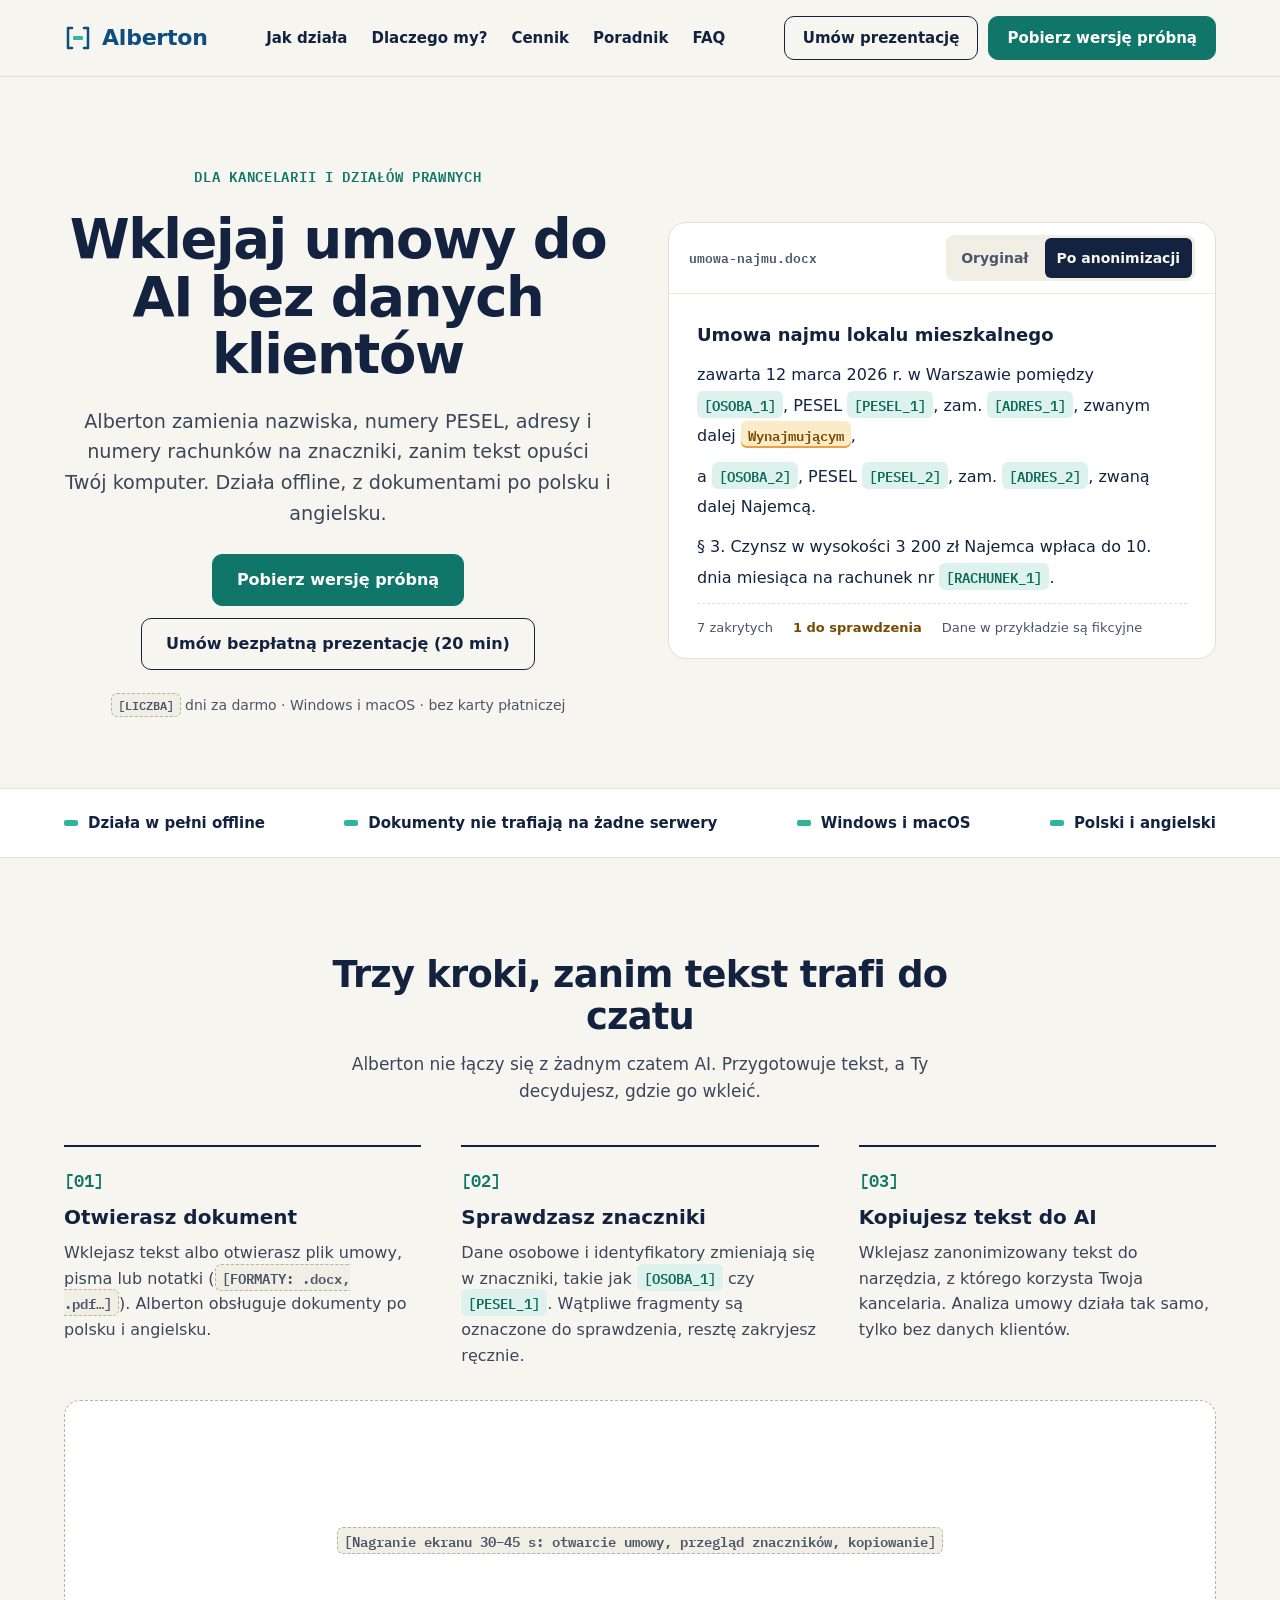
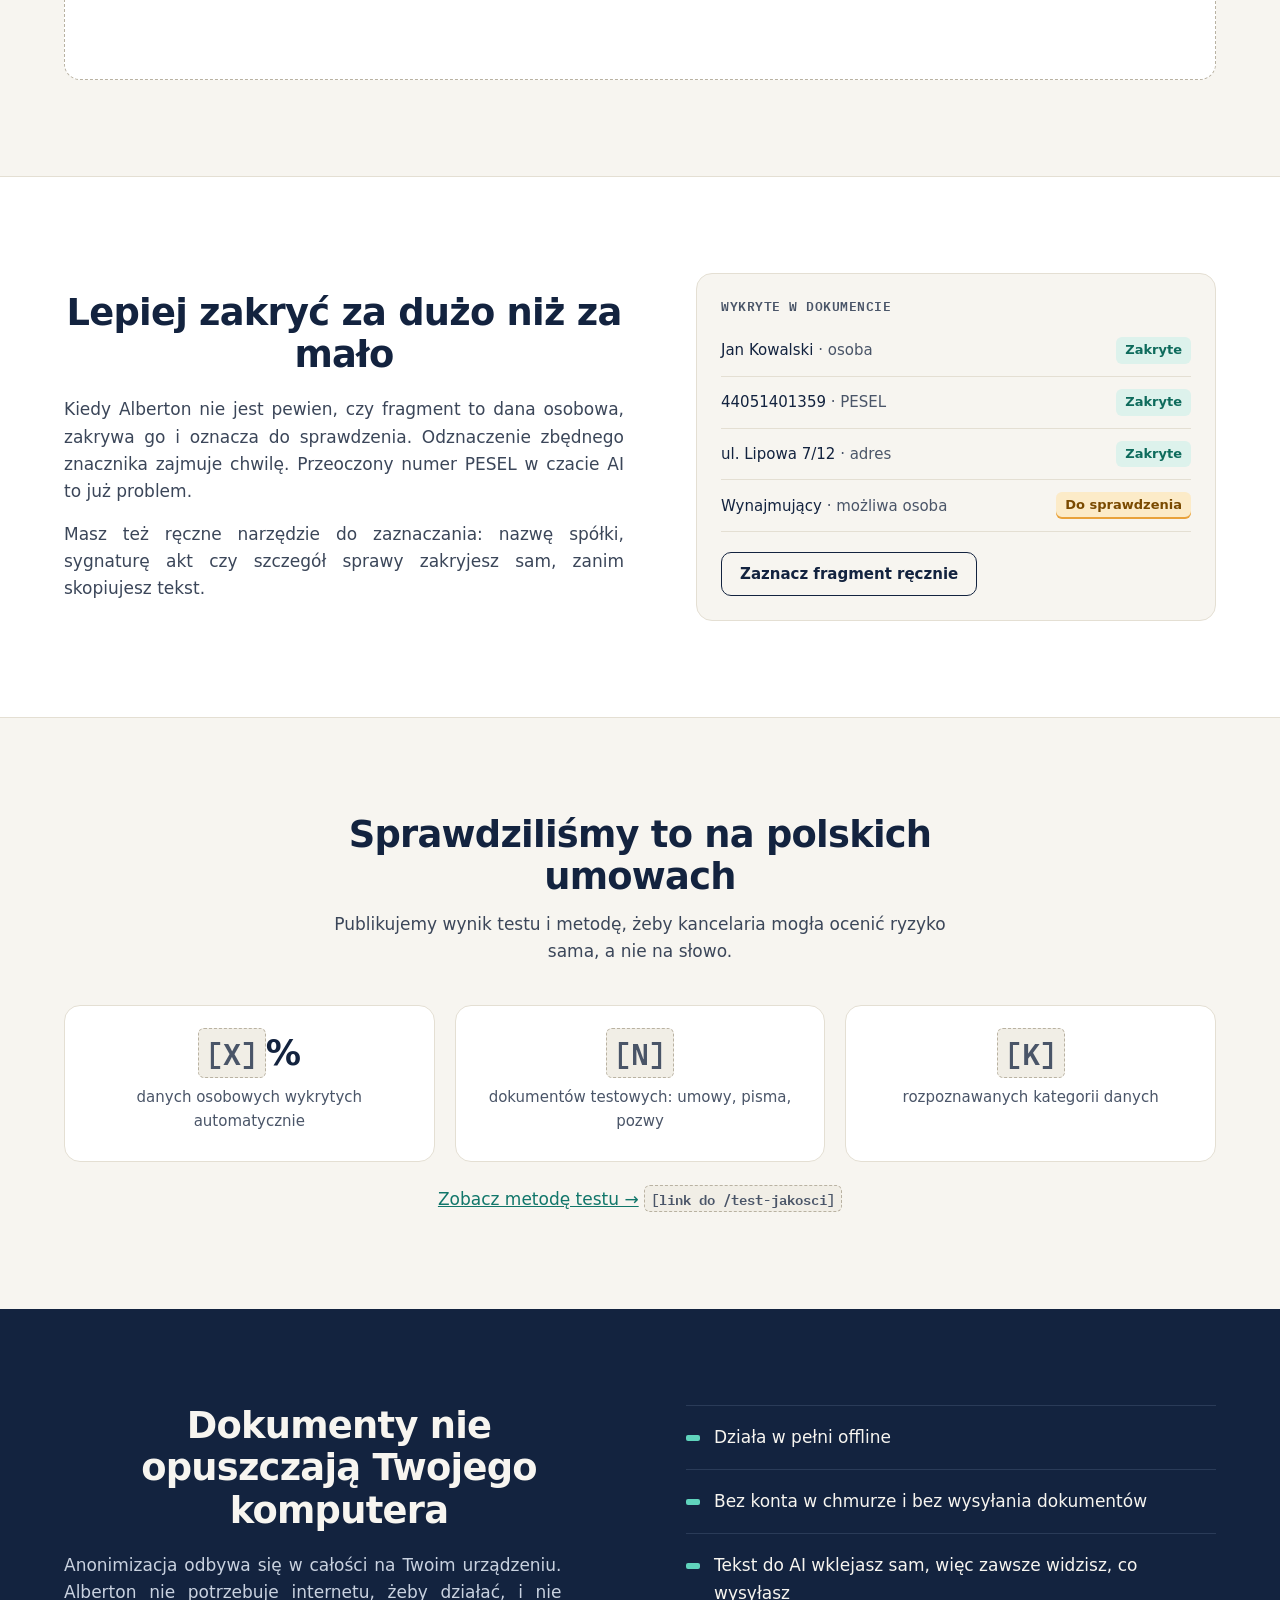
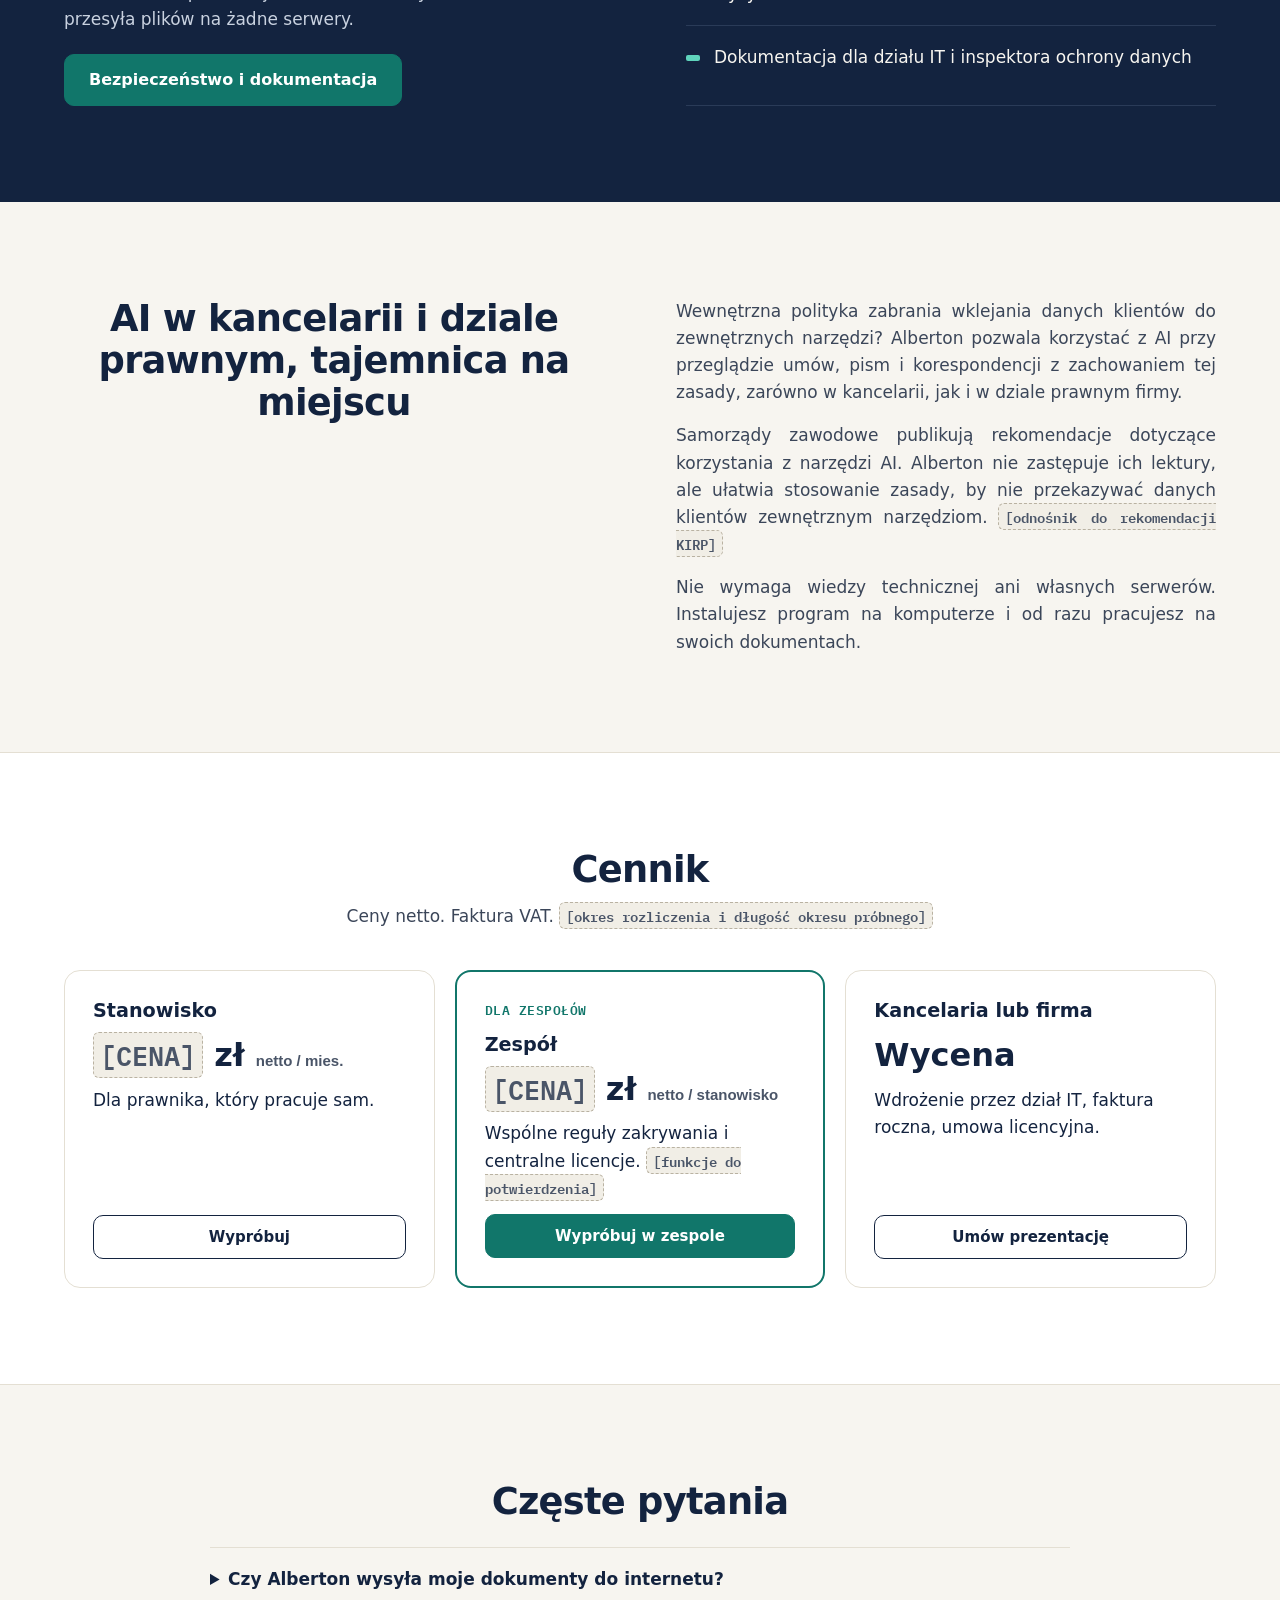
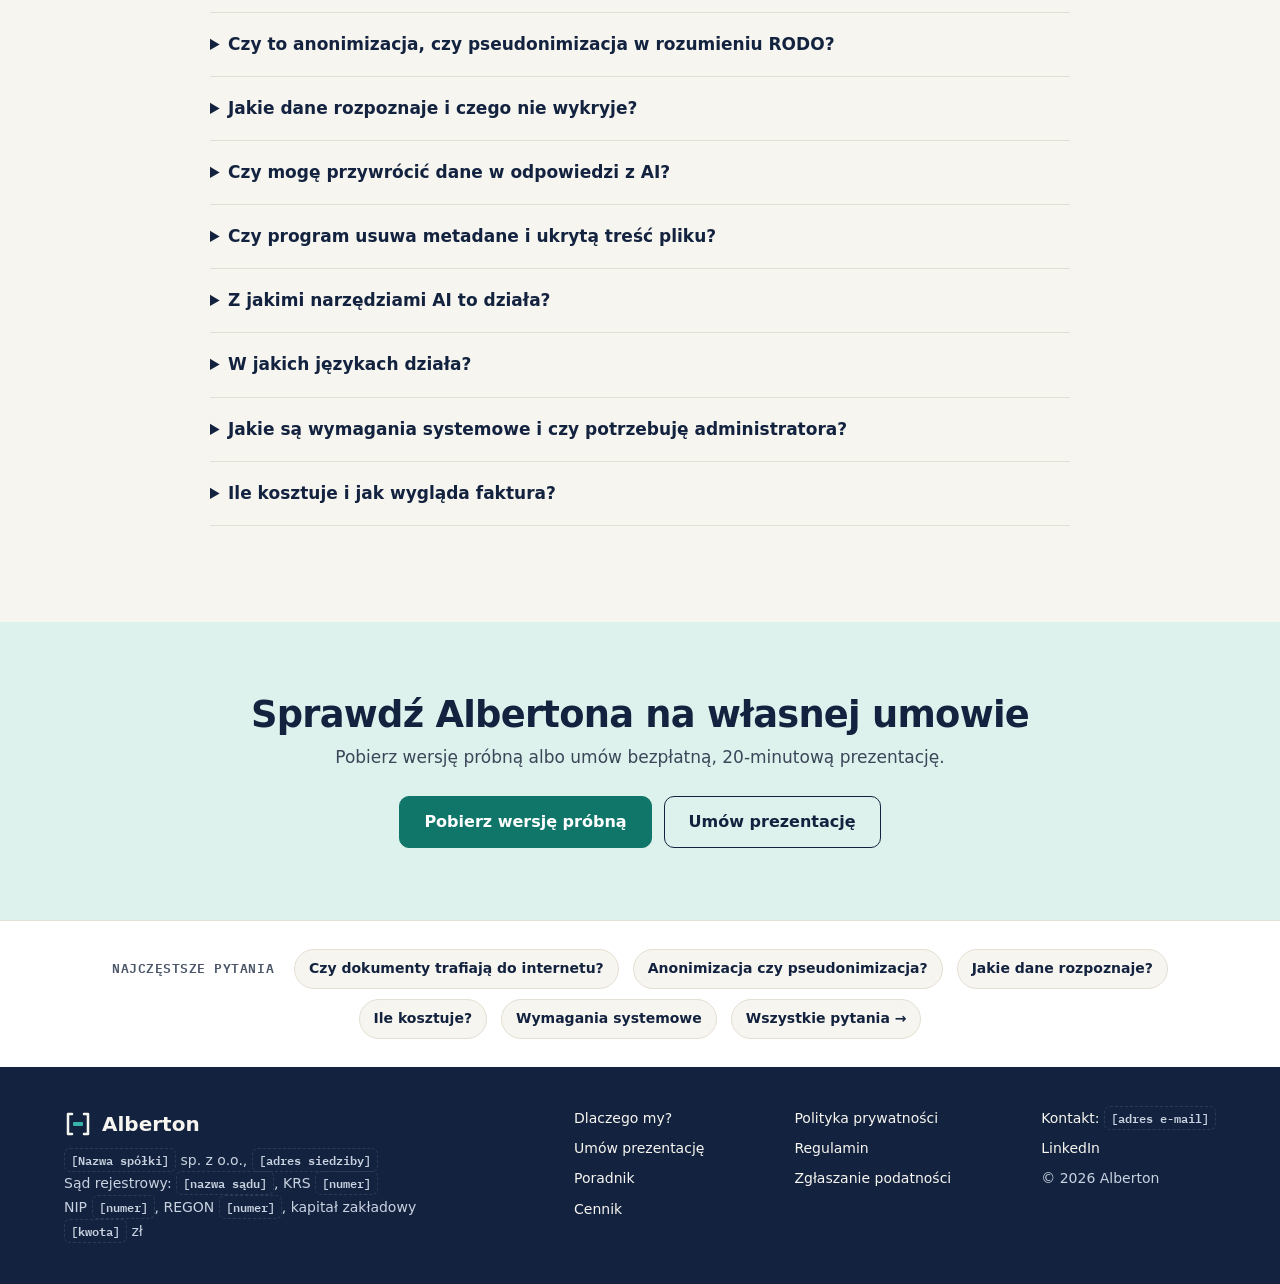
==== index.html @ 737182d7 "Propozycja wersji 3: zakładki Dlaczego my?, Prezentacja, Poradnik Zmiany wg audytu z 16.11.2026: prz" ====
<!doctype html>
<html lang="pl">
<head>
<meta charset="utf-8">
<meta name="viewport" content="width=device-width, initial-scale=1">
<title>Alberton — anonimizacja umów przed wklejeniem do AI</title>
<meta name="description" content="Alberton zamienia nazwiska, numery PESEL, adresy i numery rachunków na znaczniki, zanim tekst opuści Twój komputer. Działa offline, dla dokumentów po polsku i angielsku.">
<meta name="theme-color" content="#13233F">
<link rel="canonical" href="https://alberton.pl/">
<link rel="icon" href="/favicon.svg" type="image/svg+xml">
<link rel="apple-touch-icon" href="/assets/apple-touch-icon.png">

<meta property="og:type" content="website">
<meta property="og:locale" content="pl_PL">
<meta property="og:site_name" content="Alberton">
<meta property="og:url" content="https://alberton.pl/">
<meta property="og:title" content="Alberton — anonimizacja umów przed wklejeniem do AI">
<meta property="og:description" content="Alberton zamienia nazwiska, numery PESEL, adresy i numery rachunków na znaczniki, zanim tekst opuści Twój komputer. Działa offline, dla dokumentów po polsku i angielsku.">
<meta property="og:image" content="https://alberton.pl/assets/og-image.png">
<meta property="og:image:width" content="1200">
<meta property="og:image:height" content="630">
<meta property="og:image:alt" content="Alberton — wklejaj umowy do AI bez danych klientów">
<meta name="twitter:card" content="summary_large_image">

<link rel="preload" href="/assets/fonts/manrope-latin-800-normal.woff2" as="font" type="font/woff2" crossorigin>
<link rel="preload" href="/assets/fonts/inter-latin-400-normal.woff2" as="font" type="font/woff2" crossorigin>
<link rel="stylesheet" href="/assets/styles.css">
<script type="application/ld+json">
{
  "@context": "https://schema.org",
  "@type": "SoftwareApplication",
  "name": "Alberton",
  "url": "https://alberton.pl/",
  "applicationCategory": "BusinessApplication",
  "operatingSystem": "Windows, macOS",
  "description": "Aplikacja desktopowa do anonimizacji umów i dokumentów przed wklejeniem ich do narzędzi AI. Działa offline.",
  "inLanguage": ["pl", "en"]
}
</script>
</head>
<body>
<a class="skip-link" href="#tresc">Przejdź do treści</a>

<header class="site-header">
  <div class="wrap">
    <a class="logo" href="/" aria-label="Alberton — strona główna">
      <svg width="28" height="28" viewBox="0 0 28 28" fill="none" aria-hidden="true"><path d="M8 4H4V24H8" stroke="#0F4C81" stroke-width="2.5" stroke-linecap="round" stroke-linejoin="round"/><path d="M20 4H24V24H20" stroke="#0F4C81" stroke-width="2.5" stroke-linecap="round" stroke-linejoin="round"/><rect x="9" y="12" width="10" height="4" rx="1" fill="#38B2AC"/></svg>
      <span>Alberton</span>
    </a>
    <nav class="main-nav" aria-label="Główna nawigacja">
      <a class="nav-link" href="/#jak-dziala">Jak działa</a>
      <a class="nav-link" href="/dlaczego-my/">Dlaczego my?</a>
      <a class="nav-link" href="/#cennik">Cennik</a>
      <a class="nav-link" href="/poradnik/">Poradnik</a>
      <a class="nav-link" href="/#faq">FAQ</a>
    </nav>
    <div class="nav-actions">
      <a class="btn btn-outline btn-sm" href="/prezentacja/">Umów prezentację</a>
      <a class="btn btn-primary btn-sm" href="#">Pobierz wersję próbną</a>
    </div>
  </div>
</header>

<main id="tresc">

  <section class="wrap hero" aria-labelledby="hero-title">
    <div class="hero-copy">
      <p class="eyebrow">Dla kancelarii i działów prawnych</p>
      <h1 id="hero-title">Wklejaj umowy do AI bez danych klientów</h1>
      <p class="lead">Alberton zamienia nazwiska, numery PESEL, adresy i numery rachunków na znaczniki, zanim tekst opuści Twój komputer. Działa offline, z dokumentami po polsku i angielsku.</p>
      <div class="actions">
        <a class="btn btn-primary" href="#">Pobierz wersję próbną</a>
        <a class="btn btn-outline" href="/prezentacja/">Umów bezpłatną prezentację (20 min)</a>
      </div>
      <p class="hero-note"><span class="ph">[LICZBA]</span> dni za darmo · Windows i macOS · bez karty płatniczej</p>
    </div>

    <div class="hero-demo">
      <div class="doc">
        <div class="doc-bar">
          <span class="doc-name">umowa-najmu.docx</span>
          <div class="toggle" role="group" aria-label="Widok dokumentu">
            <button type="button" data-view="orig" aria-pressed="false">Oryginał</button>
            <button type="button" data-view="anon" aria-pressed="true">Po anonimizacji</button>
          </div>
        </div>
        <div class="doc-body" aria-live="polite">
          <p class="doc-title">Umowa najmu lokalu mieszkalnego</p>
          <div data-panel="orig" hidden>
            <p>zawarta 12 marca 2026 r. w Warszawie pomiędzy Janem Kowalskim, PESEL 44051401359, zam. ul. Lipowa 7/12, 00-001 Warszawa, zwanym dalej Wynajmującym,</p>
            <p>a Anną Nowak, PESEL 02070803628, zam. ul. Słoneczna 3, 31-002 Kraków, zwaną dalej Najemcą.</p>
            <p>§ 3. Czynsz w wysokości 3 200 zł Najemca wpłaca do 10. dnia miesiąca na rachunek nr PL61 1090 1014 0000 0712 1981 2874.</p>
            <p class="doc-summary"><span>Dane w przykładzie są fikcyjne</span></p>
          </div>
          <div data-panel="anon">
            <p>zawarta 12 marca 2026 r. w Warszawie pomiędzy <span class="tag">[OSOBA_1]</span>, PESEL <span class="tag">[PESEL_1]</span>, zam. <span class="tag">[ADRES_1]</span>, zwanym dalej <span class="flag" title="Do sprawdzenia">Wynajmującym</span>,</p>
            <p>a <span class="tag">[OSOBA_2]</span>, PESEL <span class="tag">[PESEL_2]</span>, zam. <span class="tag">[ADRES_2]</span>, zwaną dalej Najemcą.</p>
            <p>§ 3. Czynsz w wysokości 3 200 zł Najemca wpłaca do 10. dnia miesiąca na rachunek nr <span class="tag">[RACHUNEK_1]</span>.</p>
            <p class="doc-summary"><span>7 zakrytych</span><span class="check">1 do sprawdzenia</span><span>Dane w przykładzie są fikcyjne</span></p>
          </div>
        </div>
      </div>
    </div>
  </section>

  <section class="strip" aria-label="W skrócie">
    <ul class="wrap">
      <li>Działa w pełni offline</li>
      <li>Dokumenty nie trafiają na żadne serwery</li>
      <li>Windows i macOS</li>
      <li>Polski i angielski</li>
    </ul>
  </section>

  <section id="jak-dziala" class="wrap section" aria-labelledby="how-title">
    <div class="section-head">
      <h2 id="how-title" class="h2">Trzy kroki, zanim tekst trafi do czatu</h2>
      <p class="muted">Alberton nie łączy się z żadnym czatem AI. Przygotowuje tekst, a Ty decydujesz, gdzie go wkleić.</p>
    </div>
    <ol class="steps">
      <li>
        <span class="num" aria-hidden="true">[01]</span>
        <h3>Otwierasz dokument</h3>
        <p>Wklejasz tekst albo otwierasz plik umowy, pisma lub notatki (<span class="ph">[FORMATY: .docx, .pdf…]</span>). Alberton obsługuje dokumenty po polsku i angielsku.</p>
      </li>
      <li>
        <span class="num" aria-hidden="true">[02]</span>
        <h3>Sprawdzasz znaczniki</h3>
        <p>Dane osobowe i identyfikatory zmieniają się w znaczniki, takie jak <span class="tag">[OSOBA_1]</span> czy <span class="tag">[PESEL_1]</span>. Wątpliwe fragmenty są oznaczone do sprawdzenia, resztę zakryjesz ręcznie.</p>
      </li>
      <li>
        <span class="num" aria-hidden="true">[03]</span>
        <h3>Kopiujesz tekst do AI</h3>
        <p>Wklejasz zanonimizowany tekst do narzędzia, z którego korzysta Twoja kancelaria. Analiza umowy działa tak samo, tylko bez danych klientów.</p>
      </li>
    </ol>
    <div class="video-ph"><span class="ph">[Nagranie ekranu 30–45 s: otwarcie umowy, przegląd znaczników, kopiowanie]</span></div>
  </section>

  <section class="band" aria-labelledby="rule-title">
    <div class="wrap section split">
      <div class="rule-copy">
        <h2 id="rule-title" class="h2">Lepiej zakryć za dużo niż za mało</h2>
        <p class="measure muted">Kiedy Alberton nie jest pewien, czy fragment to dana osobowa, zakrywa go i oznacza do sprawdzenia. Odznaczenie zbędnego znacznika zajmuje chwilę. Przeoczony numer PESEL w czacie AI to już problem.</p>
        <p class="measure muted">Masz też ręczne narzędzie do zaznaczania: nazwę spółki, sygnaturę akt czy szczegół sprawy zakryjesz sam, zanim skopiujesz tekst.</p>
      </div>
      <div class="panel">
        <p class="panel-title">Wykryte w dokumencie</p>
        <ul class="found">
          <li><span>Jan Kowalski <span class="kind">· osoba</span></span><span class="status status-done">Zakryte</span></li>
          <li><span>44051401359 <span class="kind">· PESEL</span></span><span class="status status-done">Zakryte</span></li>
          <li><span>ul. Lipowa 7/12 <span class="kind">· adres</span></span><span class="status status-done">Zakryte</span></li>
          <li><span>Wynajmujący <span class="kind">· możliwa osoba</span></span><span class="status status-check">Do sprawdzenia</span></li>
        </ul>
        <button type="button" class="btn btn-outline btn-sm">Zaznacz fragment ręcznie</button>
      </div>
    </div>
  </section>

  <section id="test-jakosci" class="wrap section" aria-labelledby="test-title">
    <div class="section-head">
      <h2 id="test-title" class="h2">Sprawdziliśmy to na polskich umowach</h2>
      <p class="muted">Publikujemy wynik testu i metodę, żeby kancelaria mogła ocenić ryzyko sama, a nie na słowo.</p>
    </div>
    <div class="grid center">
      <div class="card"><div class="stat"><span class="ph">[X]</span>%</div><div class="stat-label">danych osobowych wykrytych automatycznie</div></div>
      <div class="card"><div class="stat"><span class="ph">[N]</span></div><div class="stat-label">dokumentów testowych: umowy, pisma, pozwy</div></div>
      <div class="card"><div class="stat"><span class="ph">[K]</span></div><div class="stat-label">rozpoznawanych kategorii danych</div></div>
    </div>
    <p class="center" style="margin-top:24px"><a href="#">Zobacz metodę testu →</a> <span class="ph">[link do /test-jakosci]</span></p>
  </section>

  <section id="bezpieczenstwo" class="security" aria-labelledby="sec-title">
    <div class="wrap section security-grid">
      <div class="security-copy">
        <h2 id="sec-title" class="h2">Dokumenty nie opuszczają Twojego komputera</h2>
        <p>Anonimizacja odbywa się w całości na Twoim urządzeniu. Alberton nie potrzebuje internetu, żeby działać, i nie przesyła plików na żadne serwery.</p>
        <p><a class="btn btn-primary" href="/dlaczego-my/">Bezpieczeństwo i dokumentacja</a></p>
      </div>
      <ul class="facts">
        <li>Działa w pełni offline</li>
        <li>Bez konta w chmurze i bez wysyłania dokumentów</li>
        <li>Tekst do AI wklejasz sam, więc zawsze widzisz, co wysyłasz</li>
        <li>Dokumentacja dla działu IT i inspektora ochrony danych</li>
      </ul>
    </div>
  </section>

  <section id="kancelarie" class="wrap section law" aria-labelledby="law-title">
    <h2 id="law-title" class="h2">AI w kancelarii i dziale prawnym, tajemnica na miejscu</h2>
    <div class="law-cols">
      <p>Wewnętrzna polityka zabrania wklejania danych klientów do zewnętrznych narzędzi? Alberton pozwala korzystać z AI przy przeglądzie umów, pism i korespondencji z zachowaniem tej zasady, zarówno w kancelarii, jak i w dziale prawnym firmy.</p>
      <p>Samorządy zawodowe publikują rekomendacje dotyczące korzystania z narzędzi AI. Alberton nie zastępuje ich lektury, ale ułatwia stosowanie zasady, by nie przekazywać danych klientów zewnętrznym narzędziom. <span class="ph">[odnośnik do rekomendacji KIRP]</span></p>
      <p>Nie wymaga wiedzy technicznej ani własnych serwerów. Instalujesz program na komputerze i od razu pracujesz na swoich dokumentach.</p>
    </div>
  </section>

  <section id="cennik" class="band" aria-labelledby="price-title">
    <div class="wrap section">
      <div class="section-head">
        <h2 id="price-title" class="h2">Cennik</h2>
        <p class="muted">Ceny netto. Faktura VAT. <span class="ph">[okres rozliczenia i długość okresu próbnego]</span></p>
      </div>
      <div class="grid">
        <div class="card"><h3>Stanowisko</h3><div class="price"><span class="ph">[CENA]</span> zł <small>netto / mies.</small></div><p>Dla prawnika, który pracuje sam.</p><a class="btn btn-outline btn-sm" href="#">Wypróbuj</a></div>
        <div class="card card-featured"><div class="meta">Dla zespołów</div><h3>Zespół</h3><div class="price"><span class="ph">[CENA]</span> zł <small>netto / stanowisko</small></div><p>Wspólne reguły zakrywania i centralne licencje. <span class="ph">[funkcje do potwierdzenia]</span></p><a class="btn btn-primary btn-sm" href="#">Wypróbuj w zespole</a></div>
        <div class="card"><h3>Kancelaria lub firma</h3><div class="price">Wycena</div><p>Wdrożenie przez dział IT, faktura roczna, umowa licencyjna.</p><a class="btn btn-outline btn-sm" href="/prezentacja/">Umów prezentację</a></div>
      </div>
    </div>
  </section>

  <section id="faq" class="wrap section" aria-labelledby="faq-title">
    <div class="faq">
      <h2 id="faq-title" class="h2">Częste pytania</h2>
      <div class="faq-list">
        <details id="q-internet"><summary>Czy Alberton wysyła moje dokumenty do internetu?</summary>
          <p>Nie. Program działa offline, a dokument przetwarzany jest wyłącznie na Twoim komputerze. <span class="ph">[Opisać, z czym program łączy się poza tym, np. aktywacja licencji, aktualizacje]</span></p></details>
        <details id="q-rodo"><summary>Czy to anonimizacja, czy pseudonimizacja w rozumieniu RODO?</summary>
          <p>Zastąpienie danych znacznikami to zwykle pseudonimizacja, a nie anonimizacja w rozumieniu RODO. Tekst może nadal zawierać szczegóły sprawy, które pozwalają kogoś rozpoznać, dlatego przed wklejeniem warto przejrzeć znaczniki i zakryć ręcznie to, czego program nie wykrył. <span class="ph">[Doprecyzować z prawnikiem]</span></p></details>
        <details id="q-dane"><summary>Jakie dane rozpoznaje i czego nie wykryje?</summary>
          <p>Między innymi imiona i nazwiska, numery PESEL, adresy i numery rachunków. Wszystko, czego nie wykryje, możesz zaznaczyć ręcznie. <span class="ph">[Pełna lista kategorii i znane ograniczenia, np. skany bez warstwy tekstu]</span></p></details>
        <details id="q-przywracanie"><summary>Czy mogę przywrócić dane w odpowiedzi z AI?</summary>
          <p><span class="ph">[Odpowiedź zależna od funkcji produktu]</span></p></details>
        <details id="q-metadane"><summary>Czy program usuwa metadane i ukrytą treść pliku?</summary>
          <p><span class="ph">[Komentarze, śledzenie zmian, właściwości dokumentu: odpowiedź zależna od funkcji produktu]</span></p></details>
        <details id="q-narzedzia"><summary>Z jakimi narzędziami AI to działa?</summary>
          <p>Z każdym, do którego można wkleić tekst. Alberton nie integruje się z żadnym czatem, tylko przygotowuje bezpieczną wersję dokumentu.</p></details>
        <details id="q-jezyki"><summary>W jakich językach działa?</summary>
          <p>Obsługuje dokumenty po polsku i angielsku.</p></details>
        <details id="q-wymagania"><summary>Jakie są wymagania systemowe i czy potrzebuję administratora?</summary>
          <p>Alberton działa na Windows i macOS. <span class="ph">[Wersje systemu, uprawnienia potrzebne do instalacji]</span></p></details>
        <details id="q-cena"><summary>Ile kosztuje i jak wygląda faktura?</summary>
          <p>Ceny podajemy netto, wystawiamy fakturę VAT. <span class="ph">[Ceny planów, okres próbny, płatność miesięczna lub roczna]</span> Szczegóły w <a href="#cennik">cenniku</a>.</p></details>
      </div>
    </div>
  </section>

  <section class="cta" aria-labelledby="cta-title">
    <div class="wrap">
      <div class="cta-copy">
        <h2 id="cta-title" class="h2">Sprawdź Albertona na własnej umowie</h2>
        <p>Pobierz wersję próbną albo umów bezpłatną, 20-minutową prezentację.</p>
      </div>
      <div class="actions">
        <a class="btn btn-primary" href="#">Pobierz wersję próbną</a>
        <a class="btn btn-outline" href="/prezentacja/">Umów prezentację</a>
      </div>
    </div>
  </section>

</main>

<section class="faq-bar" aria-label="Najczęstsze pytania">
  <div class="wrap">
    <span class="label">Najczęstsze pytania</span>
    <a href="/#q-internet">Czy dokumenty trafiają do internetu?</a>
    <a href="/#q-rodo">Anonimizacja czy pseudonimizacja?</a>
    <a href="/#q-dane">Jakie dane rozpoznaje?</a>
    <a href="/#q-cena">Ile kosztuje?</a>
    <a href="/#q-wymagania">Wymagania systemowe</a>
    <a href="/#faq">Wszystkie pytania →</a>
  </div>
</section>

<footer class="site-footer">
  <div class="wrap footer-cols">
    <div class="footer-col footer-company">
      <span class="footer-logo"><svg width="28" height="28" viewBox="0 0 28 28" fill="none" aria-hidden="true"><path d="M8 4H4V24H8" stroke="#F7F5F0" stroke-width="2.5" stroke-linecap="round" stroke-linejoin="round"/><path d="M20 4H24V24H20" stroke="#F7F5F0" stroke-width="2.5" stroke-linecap="round" stroke-linejoin="round"/><rect x="9" y="12" width="10" height="4" rx="1" fill="#38B2AC"/></svg>Alberton</span>
      <span><span class="ph">[Nazwa spółki]</span> sp. z o.o., <span class="ph">[adres siedziby]</span><br>
      Sąd rejestrowy: <span class="ph">[nazwa sądu]</span>, KRS <span class="ph">[numer]</span><br>
      NIP <span class="ph">[numer]</span>, REGON <span class="ph">[numer]</span>, kapitał zakładowy <span class="ph">[kwota]</span>&nbsp;zł</span>
    </div>
    <nav class="footer-col footer-nav" aria-label="Stopka">
      <a href="/dlaczego-my/">Dlaczego my?</a>
      <a href="/prezentacja/">Umów prezentację</a>
      <a href="/poradnik/">Poradnik</a>
      <a href="/#cennik">Cennik</a>
    </nav>
    <nav class="footer-col footer-nav" aria-label="Dokumenty">
      <a href="#">Polityka prywatności</a>
      <a href="#">Regulamin</a>
      <a href="/dlaczego-my/#zgloszenia">Zgłaszanie podatności</a>
    </nav>
    <div class="footer-col footer-nav">
      <a href="#">Kontakt: <span class="ph">[adres e-mail]</span></a>
      <a href="#">LinkedIn</a>
      <span>© <span data-year>2026</span> Alberton</span>
    </div>
  </div>
</footer>

<script src="/assets/main.js" defer></script>
</body>
</html>
---- assets/styles.css ----
/* Fonty hostowane lokalnie (bez Google Fonts) */
@font-face { font-family: "Inter"; font-style: normal; font-weight: 400; font-display: swap;
  src: url("fonts/inter-latin-400-normal.woff2") format("woff2");
  unicode-range: U+0000-00FF,U+0131,U+0152-0153,U+02BB-02BC,U+02C6,U+02DA,U+02DC,U+0304,U+0308,U+0329,U+2000-206F,U+2074,U+20AC,U+2122,U+2191,U+2193,U+2212,U+2215,U+FEFF,U+FFFD; }
@font-face { font-family: "Inter"; font-style: normal; font-weight: 400; font-display: swap;
  src: url("fonts/inter-latin-ext-400-normal.woff2") format("woff2");
  unicode-range: U+0100-02AF,U+0304,U+0308,U+0329,U+1E00-1E9F,U+1EF2-1EFF,U+2020,U+20A0-20AB,U+20AD-20C0,U+2113,U+2C60-2C7F,U+A720-A7FF; }
@font-face { font-family: "Inter"; font-style: normal; font-weight: 600; font-display: swap;
  src: url("fonts/inter-latin-600-normal.woff2") format("woff2");
  unicode-range: U+0000-00FF,U+0131,U+0152-0153,U+02BB-02BC,U+02C6,U+02DA,U+02DC,U+0304,U+0308,U+0329,U+2000-206F,U+2074,U+20AC,U+2122,U+2191,U+2193,U+2212,U+2215,U+FEFF,U+FFFD; }
@font-face { font-family: "Inter"; font-style: normal; font-weight: 600; font-display: swap;
  src: url("fonts/inter-latin-ext-600-normal.woff2") format("woff2");
  unicode-range: U+0100-02AF,U+0304,U+0308,U+0329,U+1E00-1E9F,U+1EF2-1EFF,U+2020,U+20A0-20AB,U+20AD-20C0,U+2113,U+2C60-2C7F,U+A720-A7FF; }
@font-face { font-family: "Manrope"; font-style: normal; font-weight: 700; font-display: swap;
  src: url("fonts/manrope-latin-700-normal.woff2") format("woff2");
  unicode-range: U+0000-00FF,U+0131,U+0152-0153,U+02BB-02BC,U+02C6,U+02DA,U+02DC,U+0304,U+0308,U+0329,U+2000-206F,U+2074,U+20AC,U+2122,U+2191,U+2193,U+2212,U+2215,U+FEFF,U+FFFD; }
@font-face { font-family: "Manrope"; font-style: normal; font-weight: 700; font-display: swap;
  src: url("fonts/manrope-latin-ext-700-normal.woff2") format("woff2");
  unicode-range: U+0100-02AF,U+0304,U+0308,U+0329,U+1E00-1E9F,U+1EF2-1EFF,U+2020,U+20A0-20AB,U+20AD-20C0,U+2113,U+2C60-2C7F,U+A720-A7FF; }
@font-face { font-family: "Manrope"; font-style: normal; font-weight: 800; font-display: swap;
  src: url("fonts/manrope-latin-800-normal.woff2") format("woff2");
  unicode-range: U+0000-00FF,U+0131,U+0152-0153,U+02BB-02BC,U+02C6,U+02DA,U+02DC,U+0304,U+0308,U+0329,U+2000-206F,U+2074,U+20AC,U+2122,U+2191,U+2193,U+2212,U+2215,U+FEFF,U+FFFD; }
@font-face { font-family: "Manrope"; font-style: normal; font-weight: 800; font-display: swap;
  src: url("fonts/manrope-latin-ext-800-normal.woff2") format("woff2");
  unicode-range: U+0100-02AF,U+0304,U+0308,U+0329,U+1E00-1E9F,U+1EF2-1EFF,U+2020,U+20A0-20AB,U+20AD-20C0,U+2113,U+2C60-2C7F,U+A720-A7FF; }
@font-face { font-family: "IBM Plex Mono"; font-style: normal; font-weight: 600; font-display: swap;
  src: url("fonts/ibm-plex-mono-latin-600-normal.woff2") format("woff2");
  unicode-range: U+0000-00FF,U+0131,U+0152-0153,U+02BB-02BC,U+02C6,U+02DA,U+02DC,U+0304,U+0308,U+0329,U+2000-206F,U+2074,U+20AC,U+2122,U+2191,U+2193,U+2212,U+2215,U+FEFF,U+FFFD; }
@font-face { font-family: "IBM Plex Mono"; font-style: normal; font-weight: 600; font-display: swap;
  src: url("fonts/ibm-plex-mono-latin-ext-600-normal.woff2") format("woff2");
  unicode-range: U+0100-02AF,U+0304,U+0308,U+0329,U+1E00-1E9F,U+1EF2-1EFF,U+2020,U+20A0-20AB,U+20AD-20C0,U+2113,U+2C60-2C7F,U+A720-A7FF; }

/* Identyfikacja „znacznik zamiast danych” */
:root {
  --ink: #13233F;          /* Atrament: tekst, ciemne sekcje */
  --ink-line: #2A3B58;
  --paper: #F7F5F0;        /* Papier: tło */
  --white: #FFFFFF;
  --mark: #2FB39A;         /* Znacznik: tylko grafika */
  --mark-dark: #11766A;    /* Znacznik ciemny: przyciski, linki */
  --mark-darker: #0E6B5C;
  --mark-tint: #DDF2EC;
  --mark-on-ink: #5FD3BC;
  --signal: #E9A23B;       /* Sygnał: tylko „do sprawdzenia” */
  --signal-tint: #FCEBC8;
  --signal-text: #7A4A00;
  --graphite: #4A5568;     /* Grafit: tekst drugorzędny */
  --text-2: #3B4659;
  --on-ink: #C9D2E0;
  --line: #E4DFD3;
  --line-soft: #EEEAE0;
  --chip: #F1EEE6;
  --radius: 10px;
  --mono: "IBM Plex Mono", ui-monospace, "SFMono-Regular", Menlo, Consolas, monospace;
  --head: "Manrope", "Inter", system-ui, sans-serif;
}

*, *::before, *::after { box-sizing: border-box; }
html { scroll-behavior: smooth; }
@media (prefers-reduced-motion: reduce) { html { scroll-behavior: auto; } }
body {
  margin: 0;
  background: var(--paper);
  color: var(--ink);
  font-family: "Inter", system-ui, -apple-system, "Segoe UI", sans-serif;
  font-size: 17px;
  line-height: 1.6;
  -webkit-text-size-adjust: 100%;
}
h1, h2, h3 { font-family: var(--head); font-weight: 800; margin: 0; }
h3 { font-weight: 700; }
p { margin: 0; }
a { color: var(--mark-dark); }
a:hover { color: var(--mark-darker); }
:focus-visible { outline: 2px solid var(--mark-dark); outline-offset: 3px; }

.skip-link { position: absolute; left: 16px; top: -48px; background: var(--ink); color: var(--paper); padding: 8px 16px; border-radius: var(--radius); z-index: 10; }
.skip-link:focus { top: 12px; color: var(--paper); }

.wrap { max-width: 1200px; margin: 0 auto; padding-left: 24px; padding-right: 24px; }
.measure { max-width: 60ch; }
.muted { color: var(--text-2); }
.mono { font-family: var(--mono); font-weight: 600; }

/* Znaczniki w tekście: [OSOBA_1] i „do sprawdzenia” */
.tag, .flag { font-family: var(--mono); font-size: 0.86em; font-weight: 600; padding: 2px 7px; border-radius: 6px; white-space: nowrap; }
.tag { background: var(--mark-tint); color: var(--mark-darker); }
.flag { background: var(--signal-tint); color: var(--signal-text); box-shadow: inset 0 -2px 0 var(--signal); }

/* Przyciski */
.btn { display: inline-flex; align-items: center; justify-content: center; min-height: 52px; padding: 0 24px; border-radius: var(--radius); font: 600 16px/1.2 "Inter", system-ui, sans-serif; text-decoration: none; cursor: pointer; border: 1.5px solid transparent; }
.btn-primary { background: var(--mark-dark); color: var(--white); border-color: var(--mark-dark); }
.btn-primary:hover { background: var(--mark-darker); border-color: var(--mark-darker); color: var(--white); }
.btn-outline { background: transparent; color: var(--ink); border-color: var(--ink); }
.btn-outline:hover { background: var(--ink); color: var(--paper); }
.btn-sm { min-height: 44px; padding: 0 18px; font-size: 15px; }

/* Nagłówek */
.site-header { border-bottom: 1px solid var(--line); background: var(--paper); }
.site-header .wrap { display: flex; flex-wrap: wrap; align-items: center; justify-content: space-between; gap: 16px; padding-top: 16px; padding-bottom: 16px; }
.logo { display: flex; align-items: center; gap: 10px; text-decoration: none; color: var(--ink); }
.logo:hover { color: var(--ink); }
.logo span { font-family: var(--head); font-weight: 800; font-size: 22px; letter-spacing: -0.01em; }
.main-nav { display: flex; flex-wrap: wrap; align-items: center; gap: 6px 24px; }
.nav-link { color: var(--ink); text-decoration: none; font-size: 15px; font-weight: 600; }
.nav-link:hover { color: var(--ink); text-decoration: underline; text-decoration-color: var(--mark); text-decoration-thickness: 3px; text-underline-offset: 7px; }

/* Hero */
.hero { display: flex; flex-wrap: wrap; align-items: center; gap: 56px; padding-top: 88px; padding-bottom: 72px; }
.hero-copy { flex: 1 1 460px; min-width: 0; display: flex; flex-direction: column; gap: 24px; }
.eyebrow { font-family: var(--mono); font-size: 14px; font-weight: 600; color: var(--mark-dark); letter-spacing: 0.05em; text-transform: uppercase; }
.hero h1 { font-size: clamp(2.4rem, 5vw, 3.4rem); line-height: 1.05; letter-spacing: -0.025em; }
.lead { font-size: 1.2rem; color: var(--text-2); max-width: 34em; }
.actions { display: flex; flex-wrap: wrap; gap: 12px; }
.hero-note { font-size: 14px; color: var(--graphite); }
.hero-demo { flex: 1 1 460px; min-width: 0; }

.doc { background: var(--white); border: 1px solid var(--line); border-radius: 18px; overflow: hidden; }
.doc-bar { display: flex; flex-wrap: wrap; align-items: center; justify-content: space-between; gap: 12px; padding: 12px 20px; border-bottom: 1px solid var(--line-soft); }
.doc-name { font-family: var(--mono); font-weight: 600; font-size: 13px; color: var(--graphite); }
.toggle { display: flex; gap: 4px; padding: 3px; background: var(--chip); border-radius: 8px; }
.toggle button { min-height: 40px; padding: 0 12px; border-radius: 6px; font: 600 14px/1 "Inter", system-ui, sans-serif; cursor: pointer; background: transparent; color: var(--graphite); border: 0; }
.toggle button[aria-pressed="true"] { background: var(--ink); color: var(--paper); }
.doc-body { padding: 24px 28px 20px; font-size: 16px; line-height: 1.9; }
.doc-body p + p { margin-top: 10px; }
.doc-title { font-family: var(--head); font-weight: 700; font-size: 18px; margin-bottom: 8px; }
.doc-summary { display: flex; flex-wrap: wrap; gap: 6px 20px; margin-top: 16px; padding-top: 14px; border-top: 1px dashed var(--line); font-size: 13px; line-height: 1.5; color: var(--graphite); }
.doc-summary .check { color: var(--signal-text); font-weight: 600; }

/* Pasek faktów */
.strip { background: var(--white); border-top: 1px solid var(--line); border-bottom: 1px solid var(--line); }
.strip ul { list-style: none; margin: 0 auto; padding-top: 22px; padding-bottom: 22px; display: flex; flex-wrap: wrap; gap: 10px 40px; justify-content: space-between; font-size: 15px; font-weight: 600; }
.strip li { display: flex; align-items: center; gap: 10px; }
.strip li::before { content: ""; flex: none; width: 14px; height: 6px; border-radius: 2px; background: var(--mark); }

/* Sekcje */
.section { padding-top: 96px; padding-bottom: 96px; }
.h2 { font-size: clamp(1.8rem, 3.4vw, 2.3rem); line-height: 1.15; letter-spacing: -0.02em; }
.section-head { display: flex; flex-direction: column; gap: 12px; max-width: 680px; margin-bottom: 40px; }

.steps { list-style: none; margin: 0; padding: 0; display: grid; grid-template-columns: repeat(auto-fit, minmax(260px, 1fr)); gap: 32px 40px; }
.steps li { border-top: 2px solid var(--ink); padding-top: 20px; display: flex; flex-direction: column; gap: 10px; }
.steps .num { font-family: var(--mono); font-weight: 600; color: var(--mark-dark); }
.steps h3 { font-size: 1.25rem; line-height: 1.3; }
.steps p { color: var(--text-2); font-size: 16px; }

.band { background: var(--white); border-top: 1px solid var(--line); border-bottom: 1px solid var(--line); }
.split { display: flex; flex-wrap: wrap; align-items: center; gap: 56px 72px; }
.split > * { min-width: 0; }
.rule-copy { flex: 1 1 420px; display: flex; flex-direction: column; gap: 16px; }
.rule-copy .h2 { margin-bottom: 4px; }
.panel { flex: 1 1 380px; background: var(--paper); border: 1px solid var(--line); border-radius: 16px; padding: 22px 24px 24px; }
.panel-title { font-family: var(--mono); font-weight: 600; font-size: 13px; color: var(--graphite); letter-spacing: 0.04em; text-transform: uppercase; margin-bottom: 8px; }
.found { list-style: none; margin: 0 0 20px; padding: 0; font-size: 15px; }
.found li { display: flex; justify-content: space-between; align-items: center; gap: 12px; padding: 12px 0; border-bottom: 1px solid var(--line); }
.found .kind { color: var(--graphite); }
.status { font-size: 13px; font-weight: 600; padding: 3px 9px; border-radius: 6px; white-space: nowrap; }
.status-done { background: var(--mark-tint); color: var(--mark-darker); }
.status-check { background: var(--signal-tint); color: var(--signal-text); box-shadow: inset 0 -2px 0 var(--signal); }

.security { background: var(--ink); color: var(--paper); }
.security .h2 { color: var(--paper); max-width: 20ch; }
.security-grid { display: flex; flex-wrap: wrap; gap: 40px 72px; }
.security-copy { flex: 1 1 400px; min-width: 0; display: flex; flex-direction: column; gap: 20px; }
.security-copy p { color: var(--on-ink); max-width: 46ch; }
.facts { flex: 1 1 380px; min-width: 0; list-style: none; margin: 0; padding: 0; border-bottom: 1px solid var(--ink-line); }
.facts li { display: flex; gap: 14px; padding: 18px 0; border-top: 1px solid var(--ink-line); }
.facts li::before { content: ""; flex: none; width: 14px; height: 6px; margin-top: 11px; border-radius: 2px; background: var(--mark-on-ink); }

.law { display: flex; flex-wrap: wrap; gap: 24px 72px; }
.law .h2 { flex: 1 1 420px; max-width: 22ch; }
.law-cols { flex: 1 1 420px; display: flex; flex-direction: column; gap: 16px; color: var(--text-2); }

.faq { max-width: 860px; }
.faq .h2 { margin-bottom: 24px; }
.faq-list { border-bottom: 1px solid var(--line); }
.faq details { border-top: 1px solid var(--line); padding: 18px 0; }
.faq summary { cursor: pointer; font-weight: 600; }
.faq details p { margin-top: 10px; color: var(--text-2); }

.cta { background: var(--mark-tint); }
.cta .wrap { display: flex; flex-wrap: wrap; align-items: center; justify-content: space-between; gap: 24px 48px; padding-top: 72px; padding-bottom: 72px; }
.cta-copy { flex: 1 1 420px; min-width: 0; display: flex; flex-direction: column; gap: 8px; }
.cta-copy p { color: var(--text-2); }

/* Stopka */
.site-footer { background: var(--ink); color: var(--on-ink); font-size: 14px; }
.site-footer .wrap { display: flex; flex-wrap: wrap; align-items: center; justify-content: space-between; gap: 16px 40px; padding-top: 40px; padding-bottom: 40px; }
.footer-logo { display: flex; align-items: center; gap: 10px; font-family: var(--head); font-weight: 800; font-size: 20px; color: var(--paper); }
.footer-nav { display: flex; flex-wrap: wrap; gap: 8px 24px; }
.footer-nav a { color: var(--paper); text-decoration: none; }
.footer-nav a:hover { color: var(--paper); text-decoration: underline; text-decoration-color: var(--mark-on-ink); text-underline-offset: 5px; }

@media (max-width: 640px) {
  .hero { padding-top: 48px; padding-bottom: 56px; gap: 40px; }
  .section { padding-top: 64px; padding-bottom: 64px; }
  .cta .wrap { padding-top: 56px; padding-bottom: 56px; }
  .main-nav { gap: 8px 18px; }
  .doc-body { padding: 20px 18px 18px; }
  .strip ul { justify-content: flex-start; }
}

/* ===== Wersja 3: podstrony, wyśrodkowanie, justowanie ===== */
/* Logo: znak bez zmian (geometria i kolory z wersji 1) */
.logo, .logo:hover { color: #0F4C81; }
.logo span { color: #0F4C81; }

/* Wyśrodkowane nagłówki i wstępy, justowany tekst ciągły */
.center { text-align: center; }
.section-head { margin-left: auto; margin-right: auto; text-align: center; align-items: center; }
.section-head p { max-width: 60ch; }
.justify, .prose p, .rule-copy p, .law-cols p, .security-copy p, .faq details p { text-align: justify; hyphens: auto; -webkit-hyphens: auto; }
.hero-copy { text-align: center; align-items: center; }
.hero-copy .lead { text-align: center; }
.hero-copy .actions { justify-content: center; }
.rule-copy .h2, .security-copy .h2, .law .h2 { text-align: center; margin-left: auto; margin-right: auto; }
.cta .wrap { flex-direction: column; text-align: center; justify-content: center; }
.cta-copy { flex: none; align-items: center; }
.faq { margin: 0 auto; }
.faq .h2 { text-align: center; }

/* Miejsca do uzupełnienia */
.ph { font-family: var(--mono); font-size: 0.85em; font-weight: 600; color: var(--graphite); background: var(--chip); border: 1px dashed #B9B2A2; border-radius: 6px; padding: 1px 6px; }

/* Nawigacja */
.main-nav .nav-link[aria-current="page"] { text-decoration: underline; text-decoration-color: var(--mark); text-decoration-thickness: 3px; text-underline-offset: 7px; }
.nav-actions { display: flex; flex-wrap: wrap; gap: 10px; }

/* Karty i siatki */
.grid { display: grid; grid-template-columns: repeat(auto-fit, minmax(260px, 1fr)); gap: 20px; }
.card { background: var(--white); border: 1px solid var(--line); border-radius: 16px; padding: 28px; display: flex; flex-direction: column; gap: 12px; }
.card h3 { font-size: 1.2rem; line-height: 1.3; }
.card .meta { font-family: var(--mono); font-size: 13px; font-weight: 600; color: var(--mark-dark); letter-spacing: 0.04em; text-transform: uppercase; }
.card .btn { margin-top: auto; }
.card-featured { border: 2px solid var(--mark-dark); }
.price { font-family: var(--head); font-weight: 800; font-size: 2rem; line-height: 1.2; }
.price small { font-family: "Inter", sans-serif; font-size: 15px; font-weight: 600; color: var(--graphite); }
.stat { font-family: var(--head); font-weight: 800; font-size: 2.2rem; line-height: 1.1; }
.stat-label { font-size: 15px; color: var(--graphite); }
.band-white { background: var(--white); }
.video-ph { margin-top: 32px; background: var(--white); border: 1px dashed #B9B2A2; border-radius: 16px; min-height: 280px; display: flex; align-items: center; justify-content: center; text-align: center; padding: 24px; color: var(--graphite); }

/* Dokumentacja (Dlaczego my?) */
.docs { list-style: none; margin: 0; padding: 0; border-bottom: 1px solid var(--line); }
.docs li { display: flex; flex-wrap: wrap; justify-content: space-between; align-items: center; gap: 8px 24px; padding: 18px 0; border-top: 1px solid var(--line); }
.docs .doc-what { flex: 1 1 360px; display: flex; flex-direction: column; gap: 4px; }
.docs .doc-what strong { font-weight: 600; }
.docs .doc-what span { color: var(--graphite); font-size: 15px; }
.docs .doc-for { font-family: var(--mono); font-size: 13px; font-weight: 600; color: var(--mark-darker); background: var(--mark-tint); border-radius: 6px; padding: 3px 9px; white-space: nowrap; }

/* Podstrony */
.page-head { padding-top: 80px; padding-bottom: 56px; text-align: center; display: flex; flex-direction: column; align-items: center; gap: 18px; }
.page-head h1 { font-size: clamp(2.2rem, 4.5vw, 3rem); line-height: 1.08; letter-spacing: -0.025em; max-width: 20ch; }
.page-head .lead { text-align: center; max-width: 40em; }
.prose { max-width: 720px; margin: 0 auto; display: flex; flex-direction: column; gap: 18px; }
.prose h2 { font-size: 1.6rem; line-height: 1.2; margin-top: 24px; text-align: center; }
.breadcrumb { font-size: 14px; color: var(--graphite); }
.breadcrumb a { color: var(--graphite); }

/* Formularz prezentacji */
.form { background: var(--white); border: 1px solid var(--line); border-radius: 16px; padding: 28px; display: flex; flex-direction: column; gap: 16px; }
.field { display: flex; flex-direction: column; gap: 6px; }
.field label { font-weight: 600; font-size: 15px; }
.field input, .field select, .field textarea { font: 400 16px/1.4 "Inter", system-ui, sans-serif; color: var(--ink); background: var(--paper); border: 1.5px solid #B9B2A2; border-radius: 8px; padding: 12px 14px; min-height: 48px; }
.field input:focus, .field select:focus, .field textarea:focus { outline: 2px solid var(--mark-dark); outline-offset: 1px; border-color: var(--mark-dark); }
.form .note { font-size: 14px; color: var(--graphite); text-align: justify; hyphens: auto; }
.agenda { list-style: none; margin: 0; padding: 0; counter-reset: a; }
.agenda li { display: flex; gap: 16px; padding: 16px 0; border-top: 1px solid var(--line); }
.agenda li:last-child { border-bottom: 1px solid var(--line); }
.agenda .mono { color: var(--mark-dark); flex: none; width: 4.5em; }

/* Pasek najczęstszych pytań nad stopką */
.faq-bar { background: var(--white); border-top: 1px solid var(--line); }
.faq-bar .wrap { padding-top: 28px; padding-bottom: 28px; display: flex; flex-wrap: wrap; align-items: center; justify-content: center; gap: 10px 14px; text-align: center; }
.faq-bar .label { font-family: var(--mono); font-size: 13px; font-weight: 600; color: var(--graphite); letter-spacing: 0.04em; text-transform: uppercase; margin-right: 6px; }
.faq-bar a { display: inline-flex; align-items: center; min-height: 40px; padding: 0 14px; border: 1px solid var(--line); border-radius: 999px; color: var(--ink); text-decoration: none; font-size: 14px; font-weight: 600; background: var(--paper); }
.faq-bar a:hover { border-color: var(--mark-dark); color: var(--mark-darker); }

/* Stopka z danymi spółki */
.site-footer .footer-cols { align-items: flex-start; }
.footer-col { display: flex; flex-direction: column; gap: 8px; }
.footer-col .ph { color: var(--on-ink); background: transparent; border-color: var(--ink-line); }
.footer-company { max-width: 420px; line-height: 1.7; }

@media (min-width: 641px) and (max-width: 1024px) {
  .hero { gap: 40px; }
  .hero-copy, .hero-demo { flex-basis: 100%; }
  .doc { max-width: 680px; margin: 0 auto; }
}
@media (max-width: 640px) {
  .page-head { padding-top: 48px; padding-bottom: 40px; }
  .card, .form { padding: 22px; }
}
.split > .form { flex: 1 1 400px; min-width: 0; }
.card p, .steps p { text-align: left; }  /* wąskie kolumny: justowanie robi „dziury” między słowami */
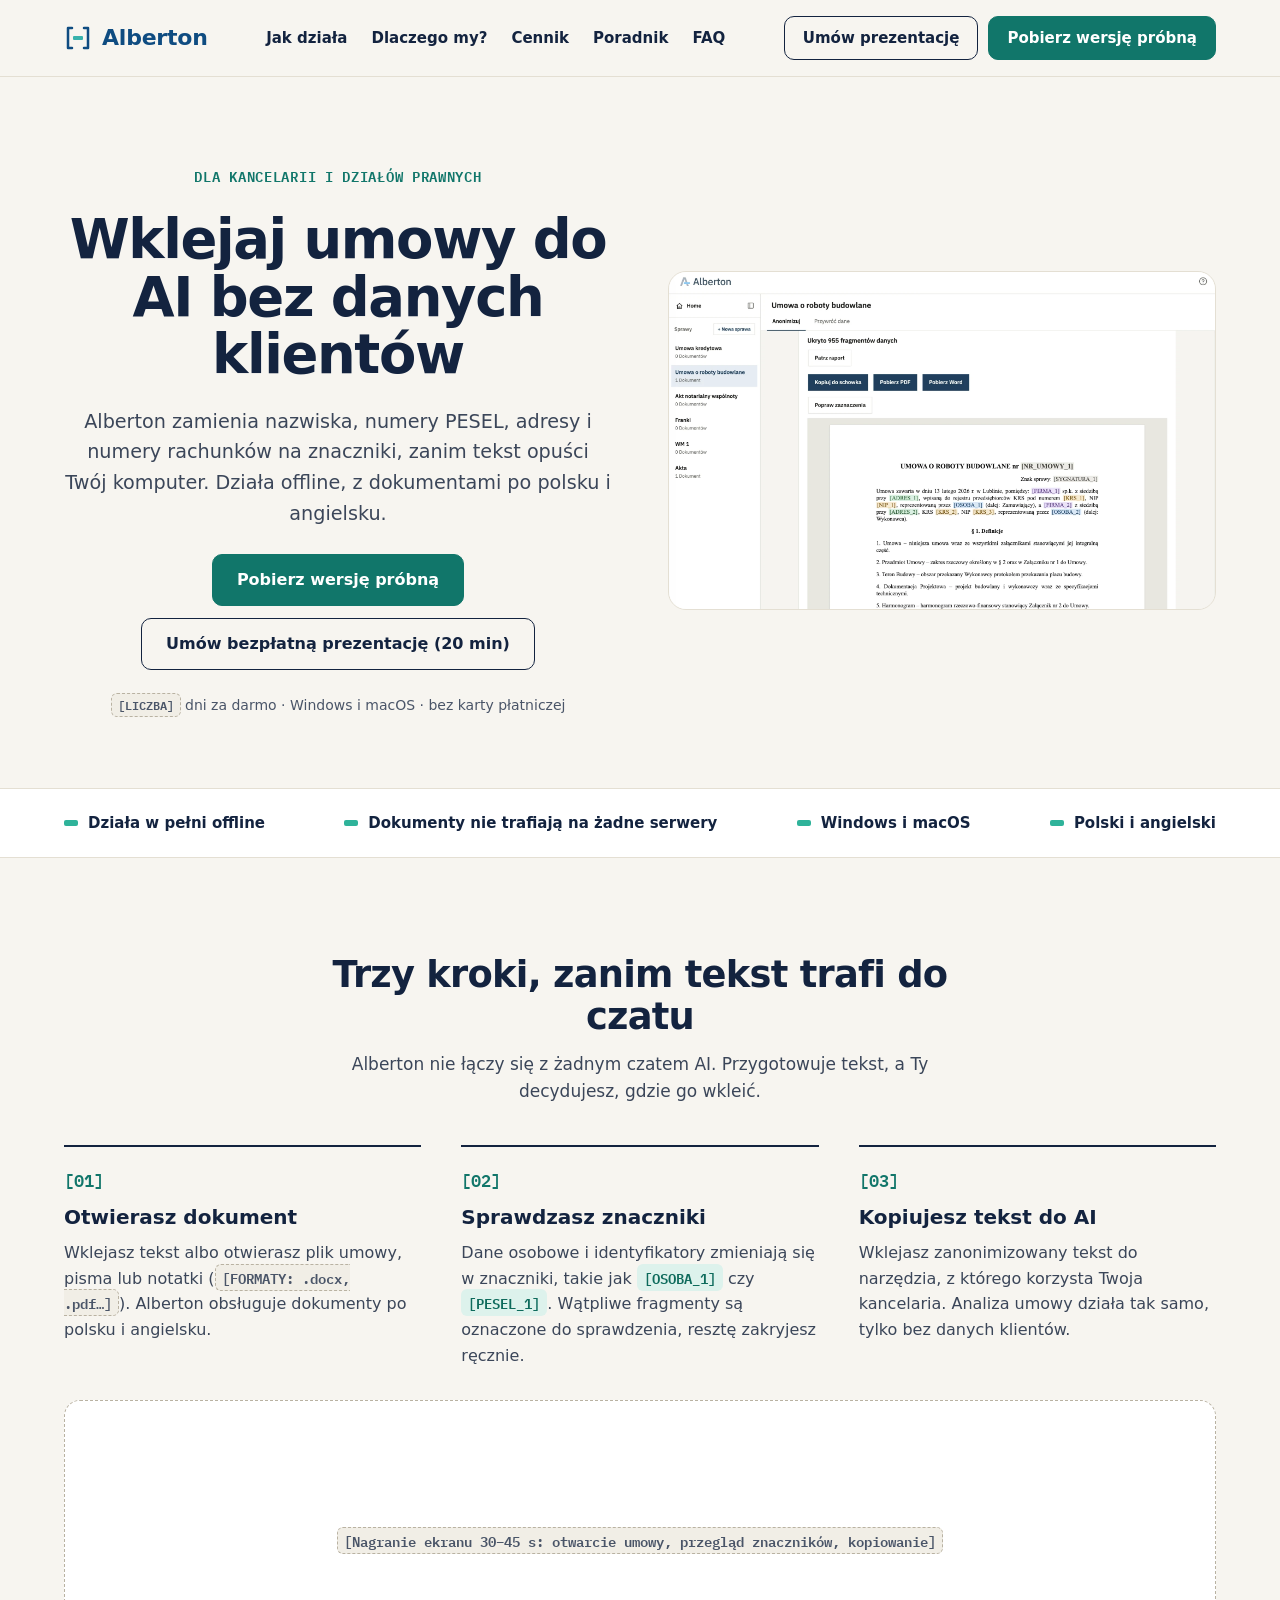
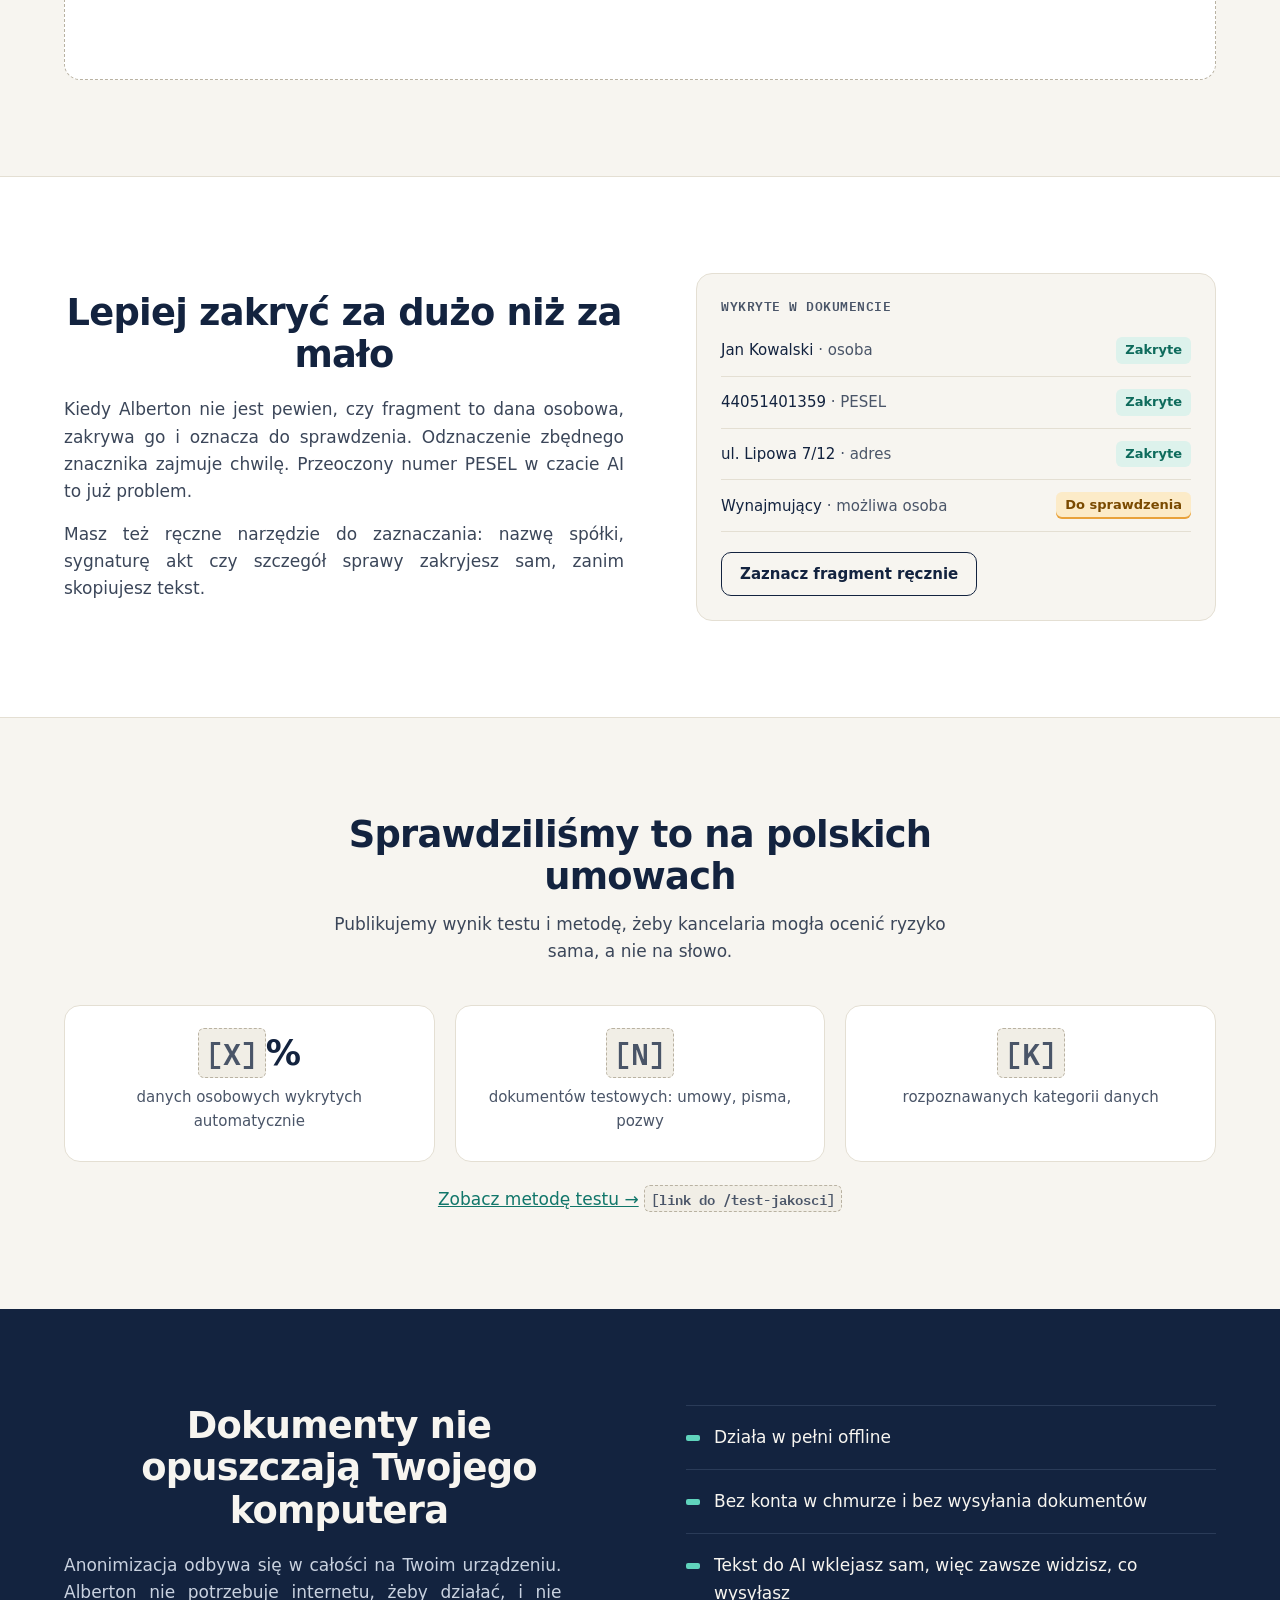
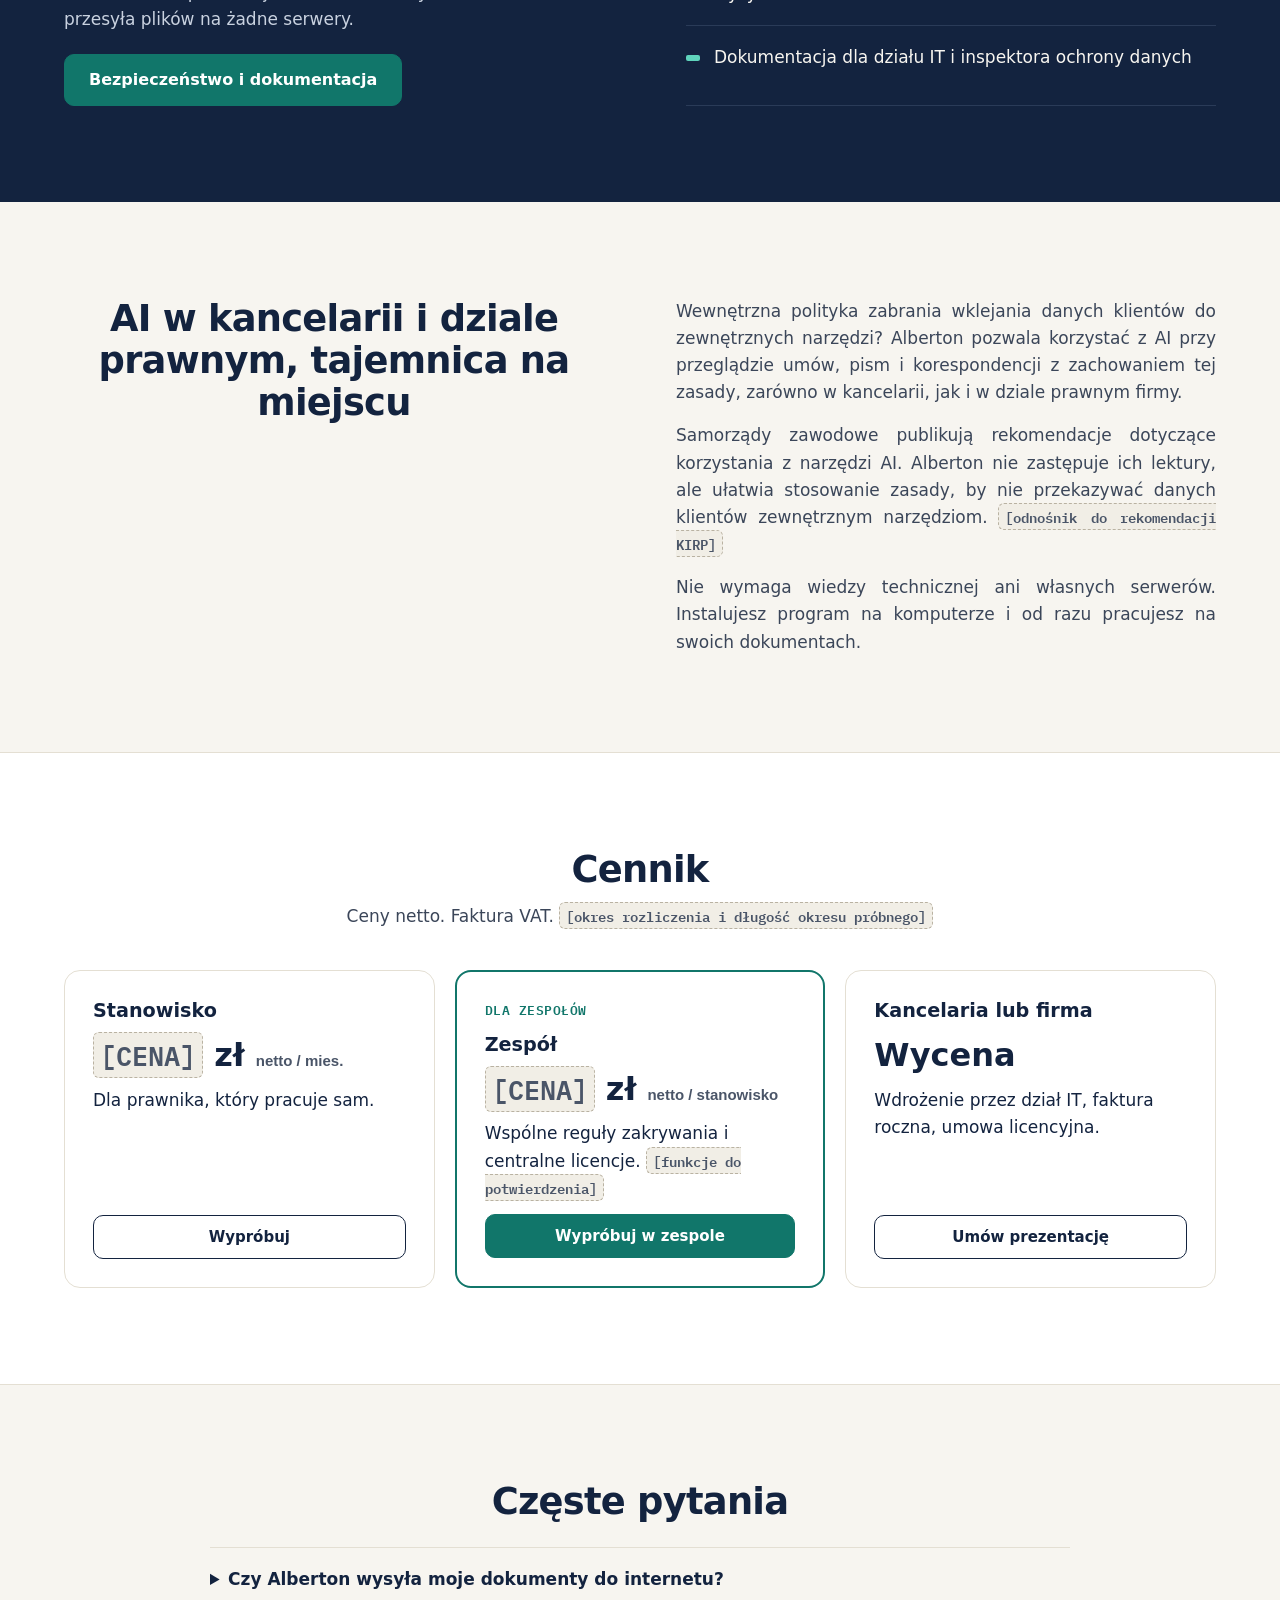
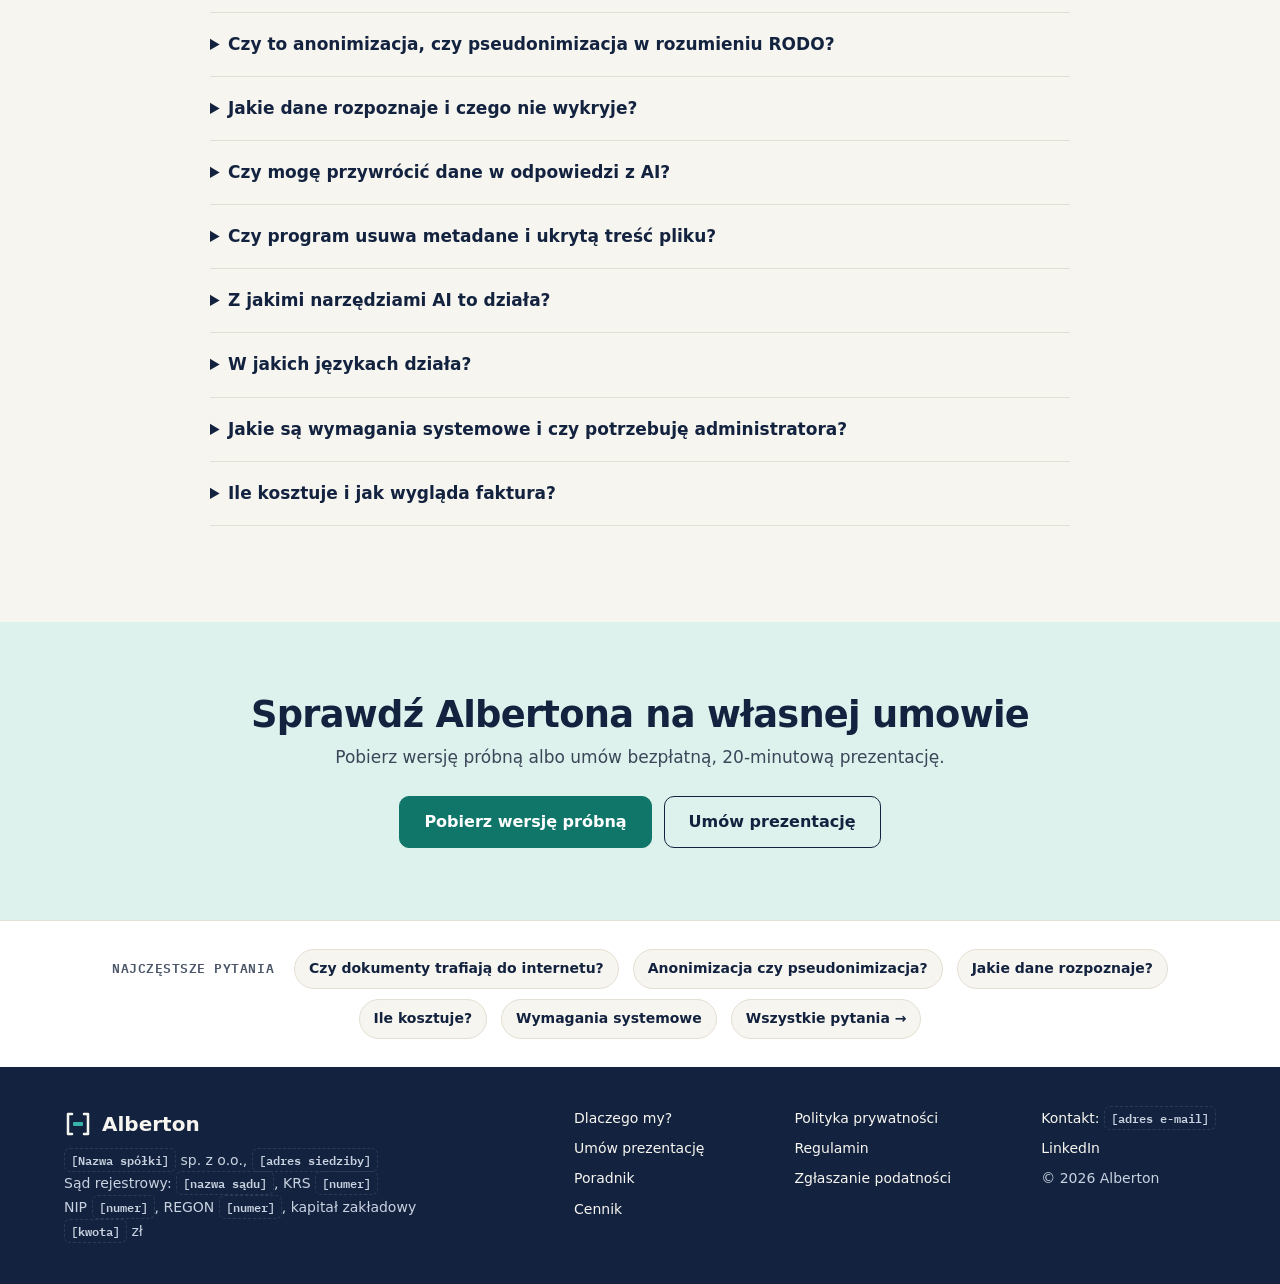
==== commit 446e88dc: "Zastąp porównanie oryginał/anonimizacja zrzutem aplikacji Co-Authored-By: Claude Sonnet 5.5 <noreply" ====
--- a/index.html
+++ b/index.html
@@ -76,30 +76,7 @@
     </div>
 
     <div class="hero-demo">
-      <div class="doc">
-        <div class="doc-bar">
-          <span class="doc-name">umowa-najmu.docx</span>
-          <div class="toggle" role="group" aria-label="Widok dokumentu">
-            <button type="button" data-view="orig" aria-pressed="false">Oryginał</button>
-            <button type="button" data-view="anon" aria-pressed="true">Po anonimizacji</button>
-          </div>
-        </div>
-        <div class="doc-body" aria-live="polite">
-          <p class="doc-title">Umowa najmu lokalu mieszkalnego</p>
-          <div data-panel="orig" hidden>
-            <p>zawarta 12 marca 2026 r. w Warszawie pomiędzy Janem Kowalskim, PESEL 44051401359, zam. ul. Lipowa 7/12, 00-001 Warszawa, zwanym dalej Wynajmującym,</p>
-            <p>a Anną Nowak, PESEL 02070803628, zam. ul. Słoneczna 3, 31-002 Kraków, zwaną dalej Najemcą.</p>
-            <p>§ 3. Czynsz w wysokości 3 200 zł Najemca wpłaca do 10. dnia miesiąca na rachunek nr PL61 1090 1014 0000 0712 1981 2874.</p>
-            <p class="doc-summary"><span>Dane w przykładzie są fikcyjne</span></p>
-          </div>
-          <div data-panel="anon">
-            <p>zawarta 12 marca 2026 r. w Warszawie pomiędzy <span class="tag">[OSOBA_1]</span>, PESEL <span class="tag">[PESEL_1]</span>, zam. <span class="tag">[ADRES_1]</span>, zwanym dalej <span class="flag" title="Do sprawdzenia">Wynajmującym</span>,</p>
-            <p>a <span class="tag">[OSOBA_2]</span>, PESEL <span class="tag">[PESEL_2]</span>, zam. <span class="tag">[ADRES_2]</span>, zwaną dalej Najemcą.</p>
-            <p>§ 3. Czynsz w wysokości 3 200 zł Najemca wpłaca do 10. dnia miesiąca na rachunek nr <span class="tag">[RACHUNEK_1]</span>.</p>
-            <p class="doc-summary"><span>7 zakrytych</span><span class="check">1 do sprawdzenia</span><span>Dane w przykładzie są fikcyjne</span></p>
-          </div>
-        </div>
-      </div>
+      <img class="hero-shot" src="/assets/aplikacja.webp" width="2000" height="1231" alt="Okno aplikacji Alberton z zanonimizowaną umową o roboty budowlane: dane w tekście zastąpione kolorowymi znacznikami, takimi jak [FIRMA_1], [ADRES_1] i [OSOBA_1]">
     </div>
   </section>
 
--- a/assets/styles.css
+++ b/assets/styles.css
@@ -115,17 +115,6 @@
 .hero-note { font-size: 14px; color: var(--graphite); }
 .hero-demo { flex: 1 1 460px; min-width: 0; }
 
-.doc { background: var(--white); border: 1px solid var(--line); border-radius: 18px; overflow: hidden; }
-.doc-bar { display: flex; flex-wrap: wrap; align-items: center; justify-content: space-between; gap: 12px; padding: 12px 20px; border-bottom: 1px solid var(--line-soft); }
-.doc-name { font-family: var(--mono); font-weight: 600; font-size: 13px; color: var(--graphite); }
-.toggle { display: flex; gap: 4px; padding: 3px; background: var(--chip); border-radius: 8px; }
-.toggle button { min-height: 40px; padding: 0 12px; border-radius: 6px; font: 600 14px/1 "Inter", system-ui, sans-serif; cursor: pointer; background: transparent; color: var(--graphite); border: 0; }
-.toggle button[aria-pressed="true"] { background: var(--ink); color: var(--paper); }
-.doc-body { padding: 24px 28px 20px; font-size: 16px; line-height: 1.9; }
-.doc-body p + p { margin-top: 10px; }
-.doc-title { font-family: var(--head); font-weight: 700; font-size: 18px; margin-bottom: 8px; }
-.doc-summary { display: flex; flex-wrap: wrap; gap: 6px 20px; margin-top: 16px; padding-top: 14px; border-top: 1px dashed var(--line); font-size: 13px; line-height: 1.5; color: var(--graphite); }
-.doc-summary .check { color: var(--signal-text); font-weight: 600; }
 
 /* Pasek faktów */
 .strip { background: var(--white); border-top: 1px solid var(--line); border-bottom: 1px solid var(--line); }
@@ -196,7 +185,6 @@
   .section { padding-top: 64px; padding-bottom: 64px; }
   .cta .wrap { padding-top: 56px; padding-bottom: 56px; }
   .main-nav { gap: 8px 18px; }
-  .doc-body { padding: 20px 18px 18px; }
   .strip ul { justify-content: flex-start; }
 }
 
@@ -285,7 +273,6 @@
 @media (min-width: 641px) and (max-width: 1024px) {
   .hero { gap: 40px; }
   .hero-copy, .hero-demo { flex-basis: 100%; }
-  .doc { max-width: 680px; margin: 0 auto; }
 }
 @media (max-width: 640px) {
   .page-head { padding-top: 48px; padding-bottom: 40px; }
@@ -293,3 +280,4 @@
 }
 .split > .form { flex: 1 1 400px; min-width: 0; }
 .card p, .steps p { text-align: left; }  /* wąskie kolumny: justowanie robi „dziury” między słowami */
+.hero-shot { display: block; width: 100%; height: auto; border: 1px solid var(--line); border-radius: 18px; }
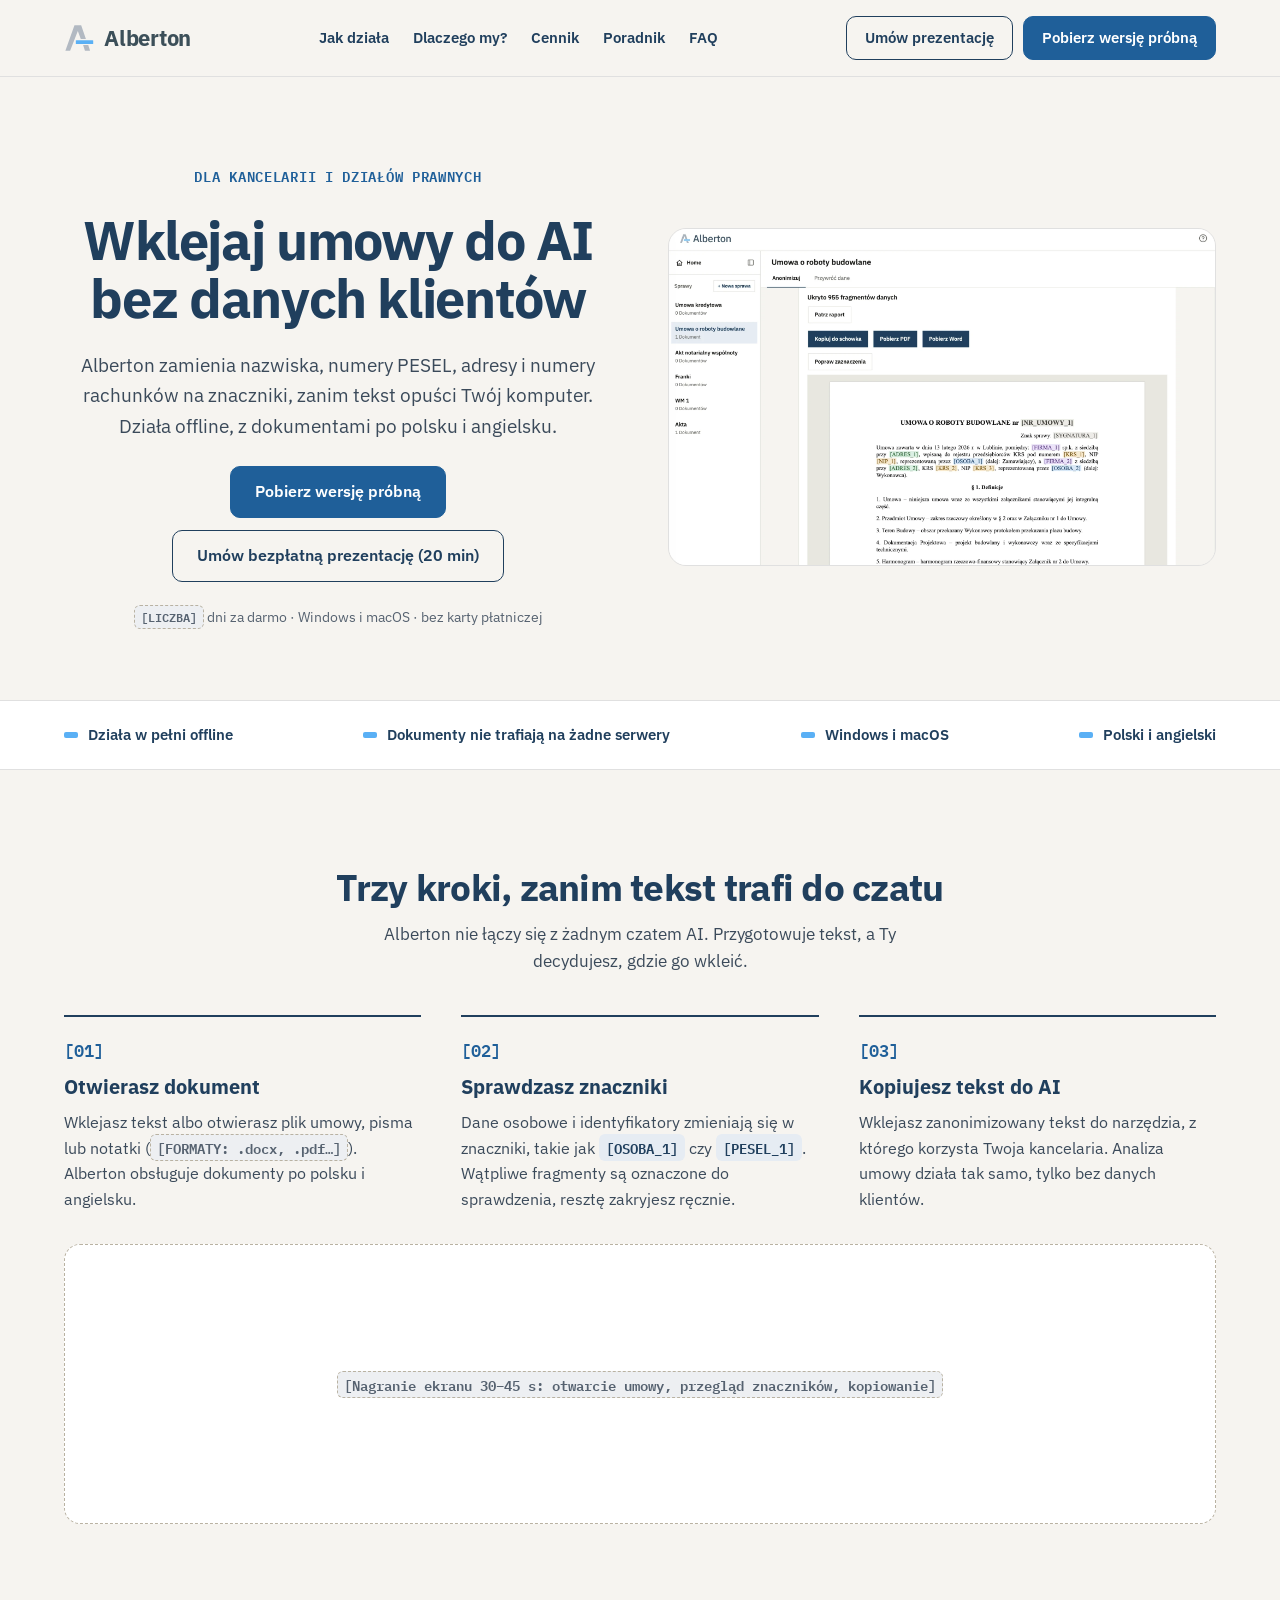
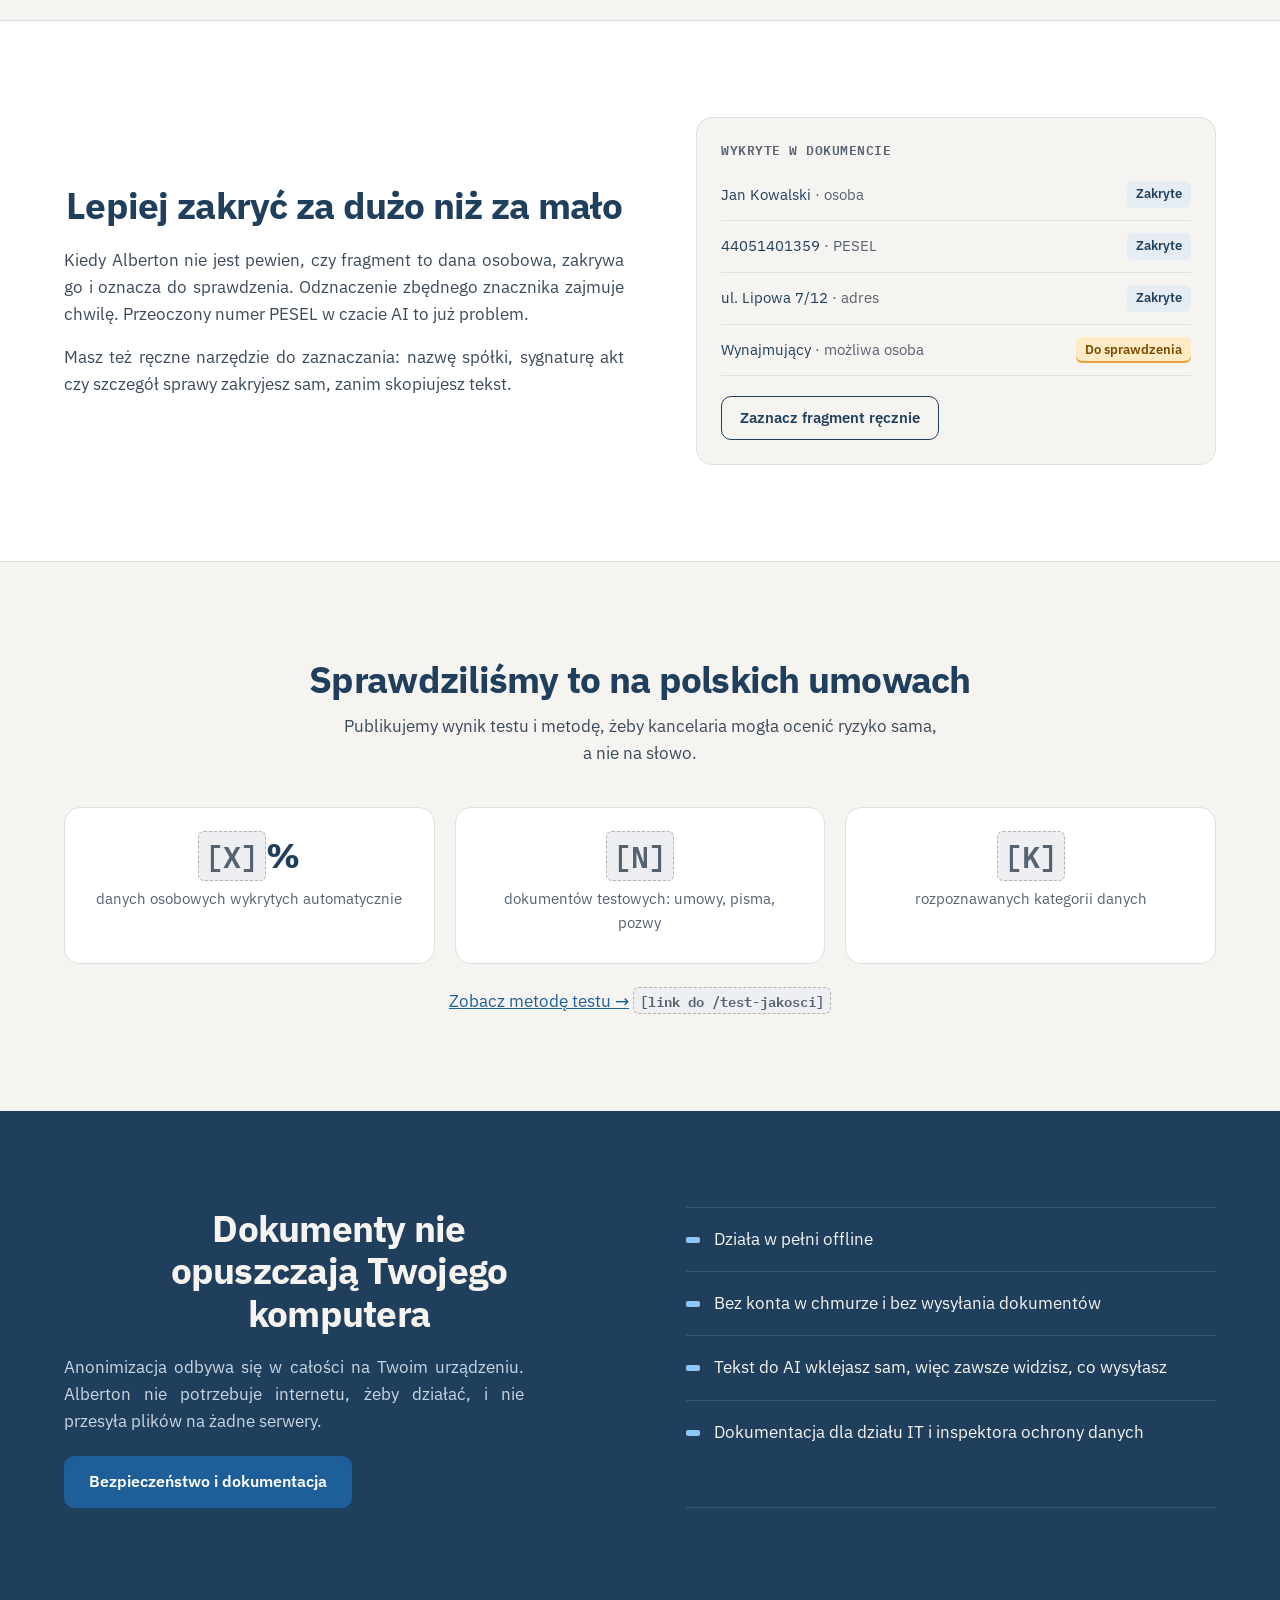
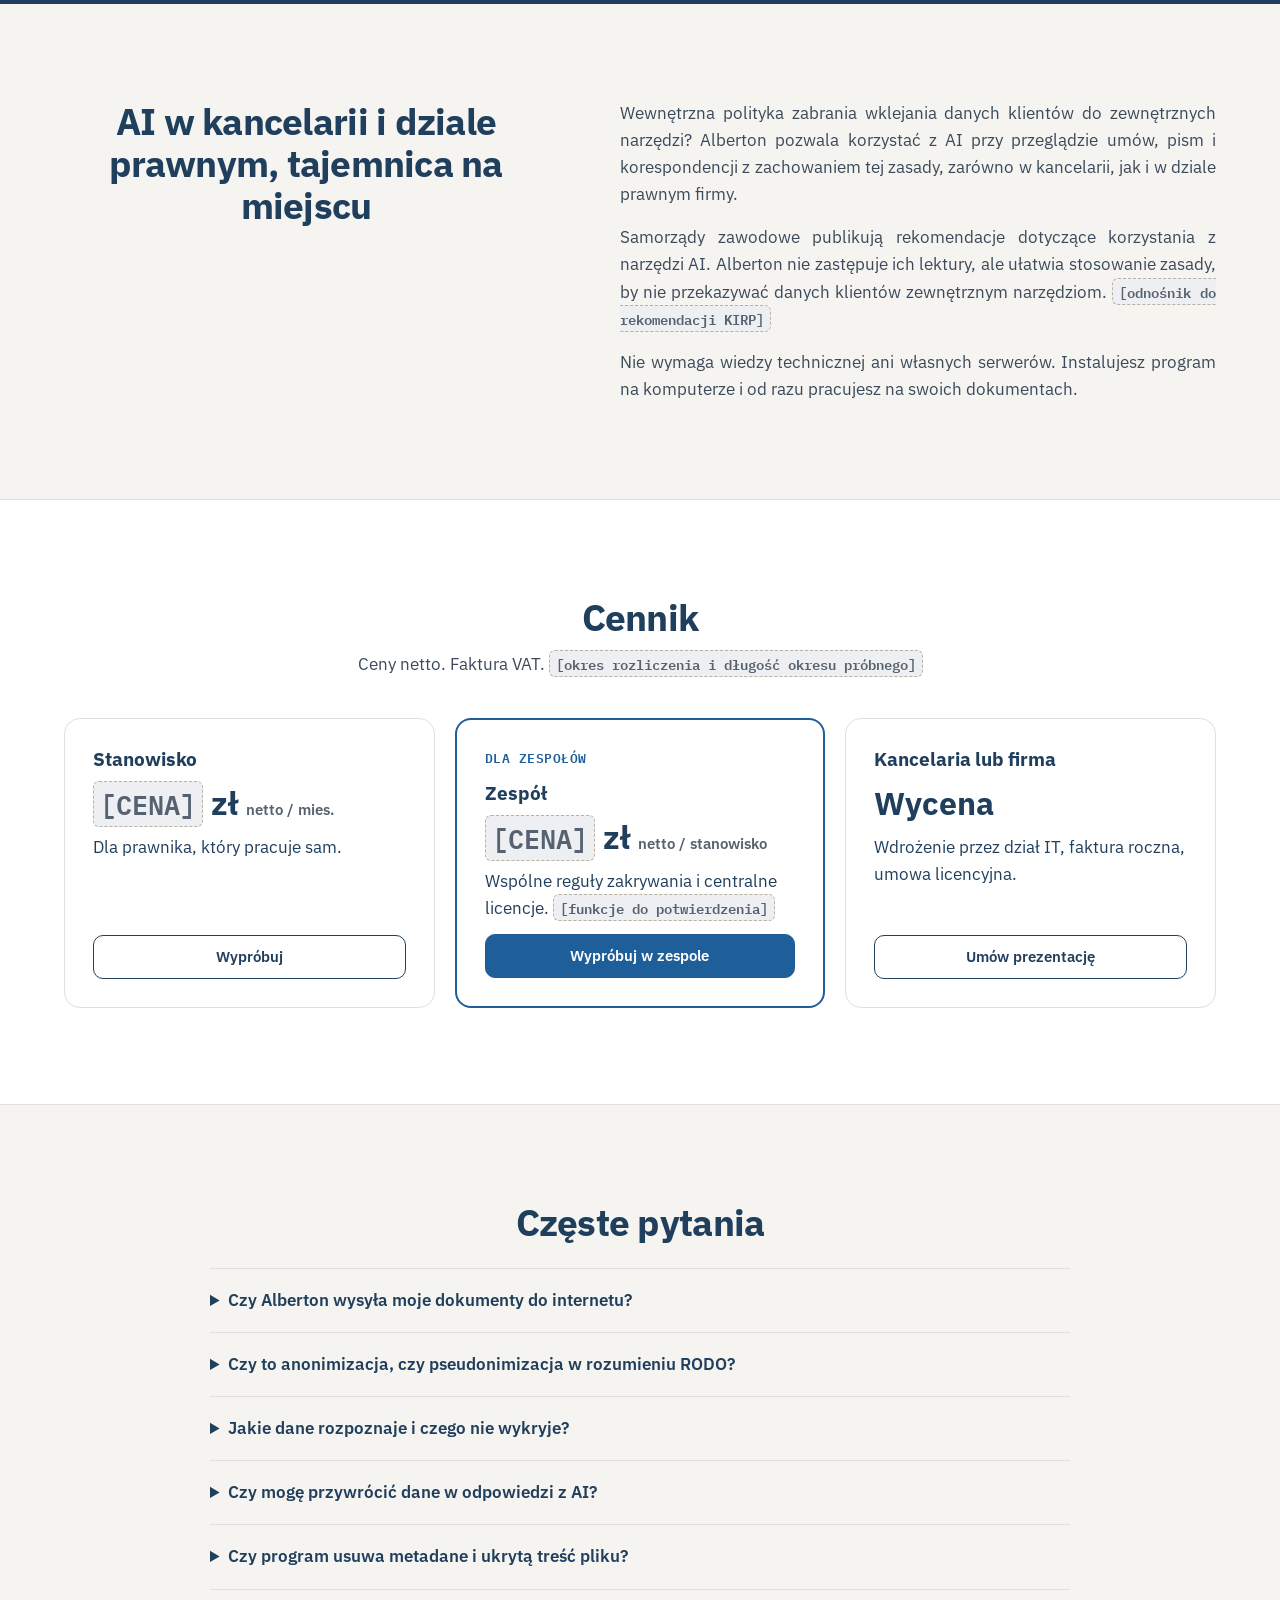
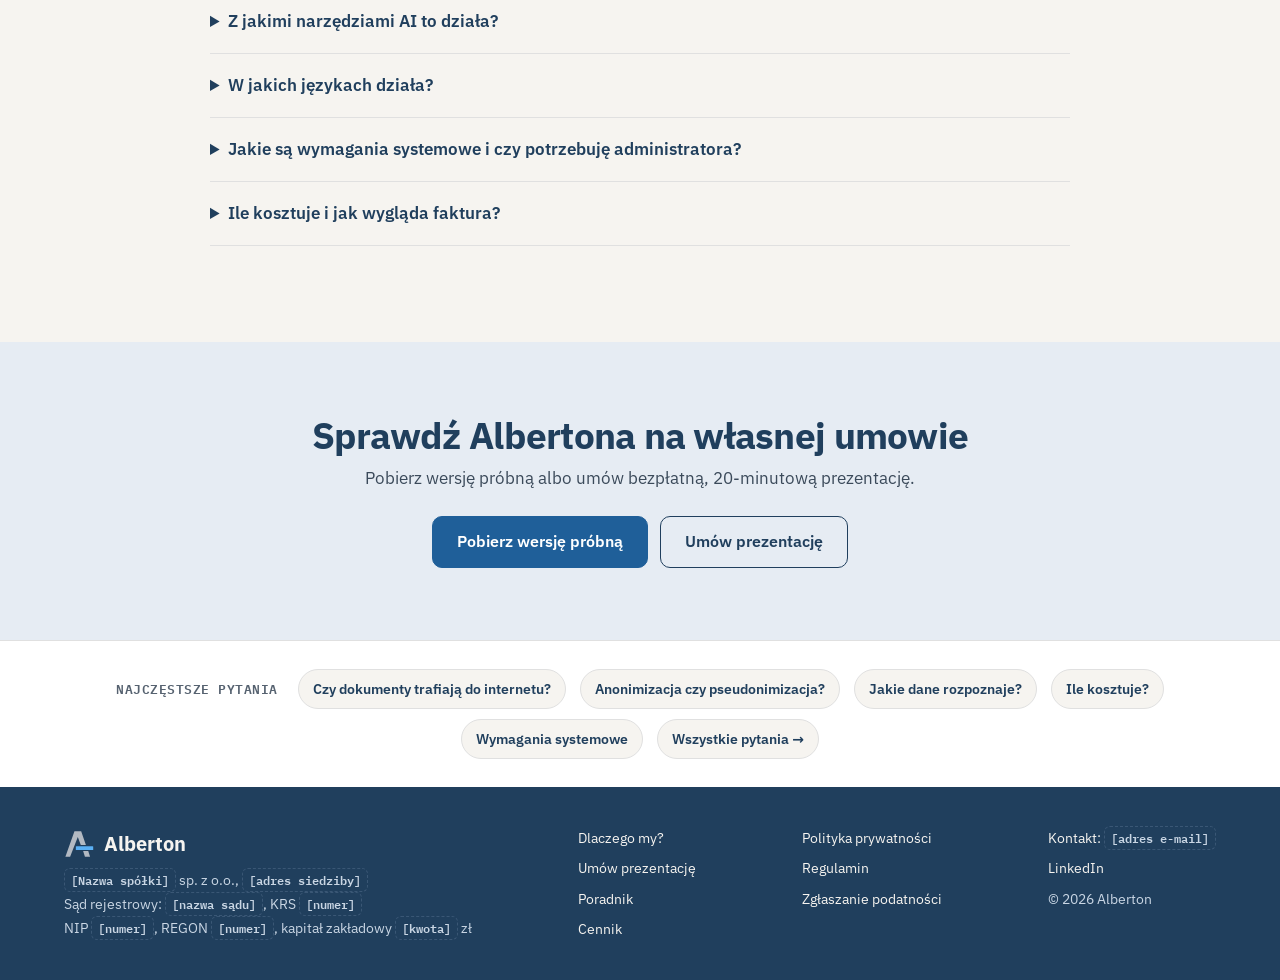
==== commit 531122b0: "Kolorystyka, logo i czcionka zgodne z programem (IBM Plex Sans) Co-Authored-By: Claude Sonnet 5.5 <n" ====
--- a/index.html
+++ b/index.html
@@ -22,8 +22,8 @@
 <meta property="og:image:alt" content="Alberton — wklejaj umowy do AI bez danych klientów">
 <meta name="twitter:card" content="summary_large_image">
 
-<link rel="preload" href="/assets/fonts/manrope-latin-800-normal.woff2" as="font" type="font/woff2" crossorigin>
-<link rel="preload" href="/assets/fonts/inter-latin-400-normal.woff2" as="font" type="font/woff2" crossorigin>
+<link rel="preload" href="/assets/fonts/ibm-plex-sans-latin-700-normal.woff2" as="font" type="font/woff2" crossorigin>
+<link rel="preload" href="/assets/fonts/ibm-plex-sans-latin-400-normal.woff2" as="font" type="font/woff2" crossorigin>
 <link rel="stylesheet" href="/assets/styles.css">
 <script type="application/ld+json">
 {
@@ -44,7 +44,7 @@
 <header class="site-header">
   <div class="wrap">
     <a class="logo" href="/" aria-label="Alberton — strona główna">
-      <svg width="28" height="28" viewBox="0 0 28 28" fill="none" aria-hidden="true"><path d="M8 4H4V24H8" stroke="#0F4C81" stroke-width="2.5" stroke-linecap="round" stroke-linejoin="round"/><path d="M20 4H24V24H20" stroke="#0F4C81" stroke-width="2.5" stroke-linecap="round" stroke-linejoin="round"/><rect x="9" y="12" width="10" height="4" rx="1" fill="#38B2AC"/></svg>
+      <svg width="30" height="30" viewBox="3 2 38 38" fill="none" aria-hidden="true"><path d="M4.75 37L16.25 5H24.75L30.75 22.25H24.25L20.5 12L10.75 37Z" fill="#B2B9C2"/><path d="M27.25 30H33.75L36 37H29.5Z" fill="#B2B9C2"/><rect x="18" y="24" width="22" height="4.75" rx="0.6" fill="#5AB0F5"/></svg>
       <span>Alberton</span>
     </a>
     <nav class="main-nav" aria-label="Główna nawigacja">
@@ -242,7 +242,7 @@
 <footer class="site-footer">
   <div class="wrap footer-cols">
     <div class="footer-col footer-company">
-      <span class="footer-logo"><svg width="28" height="28" viewBox="0 0 28 28" fill="none" aria-hidden="true"><path d="M8 4H4V24H8" stroke="#F7F5F0" stroke-width="2.5" stroke-linecap="round" stroke-linejoin="round"/><path d="M20 4H24V24H20" stroke="#F7F5F0" stroke-width="2.5" stroke-linecap="round" stroke-linejoin="round"/><rect x="9" y="12" width="10" height="4" rx="1" fill="#38B2AC"/></svg>Alberton</span>
+      <span class="footer-logo"><svg width="30" height="30" viewBox="3 2 38 38" fill="none" aria-hidden="true"><path d="M4.75 37L16.25 5H24.75L30.75 22.25H24.25L20.5 12L10.75 37Z" fill="#B2B9C2"/><path d="M27.25 30H33.75L36 37H29.5Z" fill="#B2B9C2"/><rect x="18" y="24" width="22" height="4.75" rx="0.6" fill="#5AB0F5"/></svg>Alberton</span>
       <span><span class="ph">[Nazwa spółki]</span> sp. z o.o., <span class="ph">[adres siedziby]</span><br>
       Sąd rejestrowy: <span class="ph">[nazwa sądu]</span>, KRS <span class="ph">[numer]</span><br>
       NIP <span class="ph">[numer]</span>, REGON <span class="ph">[numer]</span>, kapitał zakładowy <span class="ph">[kwota]</span>&nbsp;zł</span>
--- a/assets/styles.css
+++ b/assets/styles.css
@@ -1,27 +1,21 @@
 /* Fonty hostowane lokalnie (bez Google Fonts) */
-@font-face { font-family: "Inter"; font-style: normal; font-weight: 400; font-display: swap;
-  src: url("fonts/inter-latin-400-normal.woff2") format("woff2");
-  unicode-range: U+0000-00FF,U+0131,U+0152-0153,U+02BB-02BC,U+02C6,U+02DA,U+02DC,U+0304,U+0308,U+0329,U+2000-206F,U+2074,U+20AC,U+2122,U+2191,U+2193,U+2212,U+2215,U+FEFF,U+FFFD; }
-@font-face { font-family: "Inter"; font-style: normal; font-weight: 400; font-display: swap;
-  src: url("fonts/inter-latin-ext-400-normal.woff2") format("woff2");
-  unicode-range: U+0100-02AF,U+0304,U+0308,U+0329,U+1E00-1E9F,U+1EF2-1EFF,U+2020,U+20A0-20AB,U+20AD-20C0,U+2113,U+2C60-2C7F,U+A720-A7FF; }
-@font-face { font-family: "Inter"; font-style: normal; font-weight: 600; font-display: swap;
-  src: url("fonts/inter-latin-600-normal.woff2") format("woff2");
-  unicode-range: U+0000-00FF,U+0131,U+0152-0153,U+02BB-02BC,U+02C6,U+02DA,U+02DC,U+0304,U+0308,U+0329,U+2000-206F,U+2074,U+20AC,U+2122,U+2191,U+2193,U+2212,U+2215,U+FEFF,U+FFFD; }
-@font-face { font-family: "Inter"; font-style: normal; font-weight: 600; font-display: swap;
-  src: url("fonts/inter-latin-ext-600-normal.woff2") format("woff2");
-  unicode-range: U+0100-02AF,U+0304,U+0308,U+0329,U+1E00-1E9F,U+1EF2-1EFF,U+2020,U+20A0-20AB,U+20AD-20C0,U+2113,U+2C60-2C7F,U+A720-A7FF; }
-@font-face { font-family: "Manrope"; font-style: normal; font-weight: 700; font-display: swap;
-  src: url("fonts/manrope-latin-700-normal.woff2") format("woff2");
-  unicode-range: U+0000-00FF,U+0131,U+0152-0153,U+02BB-02BC,U+02C6,U+02DA,U+02DC,U+0304,U+0308,U+0329,U+2000-206F,U+2074,U+20AC,U+2122,U+2191,U+2193,U+2212,U+2215,U+FEFF,U+FFFD; }
-@font-face { font-family: "Manrope"; font-style: normal; font-weight: 700; font-display: swap;
-  src: url("fonts/manrope-latin-ext-700-normal.woff2") format("woff2");
-  unicode-range: U+0100-02AF,U+0304,U+0308,U+0329,U+1E00-1E9F,U+1EF2-1EFF,U+2020,U+20A0-20AB,U+20AD-20C0,U+2113,U+2C60-2C7F,U+A720-A7FF; }
-@font-face { font-family: "Manrope"; font-style: normal; font-weight: 800; font-display: swap;
-  src: url("fonts/manrope-latin-800-normal.woff2") format("woff2");
-  unicode-range: U+0000-00FF,U+0131,U+0152-0153,U+02BB-02BC,U+02C6,U+02DA,U+02DC,U+0304,U+0308,U+0329,U+2000-206F,U+2074,U+20AC,U+2122,U+2191,U+2193,U+2212,U+2215,U+FEFF,U+FFFD; }
-@font-face { font-family: "Manrope"; font-style: normal; font-weight: 800; font-display: swap;
-  src: url("fonts/manrope-latin-ext-800-normal.woff2") format("woff2");
+@font-face { font-family: "IBM Plex Sans"; font-style: normal; font-weight: 400; font-display: swap;
+  src: url("fonts/ibm-plex-sans-latin-400-normal.woff2") format("woff2");
+  unicode-range: U+0000-00FF,U+0131,U+0152-0153,U+02BB-02BC,U+02C6,U+02DA,U+02DC,U+0304,U+0308,U+0329,U+2000-206F,U+2074,U+20AC,U+2122,U+2191,U+2193,U+2212,U+2215,U+FEFF,U+FFFD; }
+@font-face { font-family: "IBM Plex Sans"; font-style: normal; font-weight: 400; font-display: swap;
+  src: url("fonts/ibm-plex-sans-latin-ext-400-normal.woff2") format("woff2");
+  unicode-range: U+0100-02AF,U+0304,U+0308,U+0329,U+1E00-1E9F,U+1EF2-1EFF,U+2020,U+20A0-20AB,U+20AD-20C0,U+2113,U+2C60-2C7F,U+A720-A7FF; }
+@font-face { font-family: "IBM Plex Sans"; font-style: normal; font-weight: 600; font-display: swap;
+  src: url("fonts/ibm-plex-sans-latin-600-normal.woff2") format("woff2");
+  unicode-range: U+0000-00FF,U+0131,U+0152-0153,U+02BB-02BC,U+02C6,U+02DA,U+02DC,U+0304,U+0308,U+0329,U+2000-206F,U+2074,U+20AC,U+2122,U+2191,U+2193,U+2212,U+2215,U+FEFF,U+FFFD; }
+@font-face { font-family: "IBM Plex Sans"; font-style: normal; font-weight: 600; font-display: swap;
+  src: url("fonts/ibm-plex-sans-latin-ext-600-normal.woff2") format("woff2");
+  unicode-range: U+0100-02AF,U+0304,U+0308,U+0329,U+1E00-1E9F,U+1EF2-1EFF,U+2020,U+20A0-20AB,U+20AD-20C0,U+2113,U+2C60-2C7F,U+A720-A7FF; }
+@font-face { font-family: "IBM Plex Sans"; font-style: normal; font-weight: 700; font-display: swap;
+  src: url("fonts/ibm-plex-sans-latin-700-normal.woff2") format("woff2");
+  unicode-range: U+0000-00FF,U+0131,U+0152-0153,U+02BB-02BC,U+02C6,U+02DA,U+02DC,U+0304,U+0308,U+0329,U+2000-206F,U+2074,U+20AC,U+2122,U+2191,U+2193,U+2212,U+2215,U+FEFF,U+FFFD; }
+@font-face { font-family: "IBM Plex Sans"; font-style: normal; font-weight: 700; font-display: swap;
+  src: url("fonts/ibm-plex-sans-latin-ext-700-normal.woff2") format("woff2");
   unicode-range: U+0100-02AF,U+0304,U+0308,U+0329,U+1E00-1E9F,U+1EF2-1EFF,U+2020,U+20A0-20AB,U+20AD-20C0,U+2113,U+2C60-2C7F,U+A720-A7FF; }
 @font-face { font-family: "IBM Plex Mono"; font-style: normal; font-weight: 600; font-display: swap;
   src: url("fonts/ibm-plex-mono-latin-600-normal.woff2") format("woff2");
@@ -32,27 +26,27 @@
 
 /* Identyfikacja „znacznik zamiast danych” */
 :root {
-  --ink: #13233F;          /* Atrament: tekst, ciemne sekcje */
-  --ink-line: #2A3B58;
-  --paper: #F7F5F0;        /* Papier: tło */
+  --ink: #203F5D;          /* Atrament: tekst, ciemne sekcje */
+  --ink-line: #3A5775;
+  --paper: #F6F4F0;        /* Papier: tło */
   --white: #FFFFFF;
-  --mark: #2FB39A;         /* Znacznik: tylko grafika */
-  --mark-dark: #11766A;    /* Znacznik ciemny: przyciski, linki */
-  --mark-darker: #0E6B5C;
-  --mark-tint: #DDF2EC;
-  --mark-on-ink: #5FD3BC;
+  --mark: #5AB0F5;         /* Znacznik: tylko grafika */
+  --mark-dark: #1F5F99;    /* Znacznik ciemny: przyciski, linki */
+  --mark-darker: #203F5D;
+  --mark-tint: #E6ECF3;
+  --mark-on-ink: #8CC8F8;
   --signal: #E9A23B;       /* Sygnał: tylko „do sprawdzenia” */
-  --signal-tint: #FCEBC8;
+  --signal-tint: #FFEAC6;
   --signal-text: #7A4A00;
-  --graphite: #4A5568;     /* Grafit: tekst drugorzędny */
-  --text-2: #3B4659;
-  --on-ink: #C9D2E0;
-  --line: #E4DFD3;
-  --line-soft: #EEEAE0;
-  --chip: #F1EEE6;
+  --graphite: #566270;     /* Grafit: tekst drugorzędny */
+  --text-2: #3B4A5A;
+  --on-ink: #C9D6E4;
+  --line: #E0E0E0;
+  --line-soft: #EBEBEB;
+  --chip: #EDEFF2;
   --radius: 10px;
   --mono: "IBM Plex Mono", ui-monospace, "SFMono-Regular", Menlo, Consolas, monospace;
-  --head: "Manrope", "Inter", system-ui, sans-serif;
+  --head: "IBM Plex Sans", system-ui, sans-serif;
 }
 
 *, *::before, *::after { box-sizing: border-box; }
@@ -62,12 +56,12 @@
   margin: 0;
   background: var(--paper);
   color: var(--ink);
-  font-family: "Inter", system-ui, -apple-system, "Segoe UI", sans-serif;
+  font-family: "IBM Plex Sans", system-ui, -apple-system, "Segoe UI", sans-serif;
   font-size: 17px;
   line-height: 1.6;
   -webkit-text-size-adjust: 100%;
 }
-h1, h2, h3 { font-family: var(--head); font-weight: 800; margin: 0; }
+h1, h2, h3 { font-family: var(--head); font-weight: 700; margin: 0; }
 h3 { font-weight: 700; }
 p { margin: 0; }
 a { color: var(--mark-dark); }
@@ -88,7 +82,7 @@
 .flag { background: var(--signal-tint); color: var(--signal-text); box-shadow: inset 0 -2px 0 var(--signal); }
 
 /* Przyciski */
-.btn { display: inline-flex; align-items: center; justify-content: center; min-height: 52px; padding: 0 24px; border-radius: var(--radius); font: 600 16px/1.2 "Inter", system-ui, sans-serif; text-decoration: none; cursor: pointer; border: 1.5px solid transparent; }
+.btn { display: inline-flex; align-items: center; justify-content: center; min-height: 52px; padding: 0 24px; border-radius: var(--radius); font: 600 16px/1.2 "IBM Plex Sans", system-ui, sans-serif; text-decoration: none; cursor: pointer; border: 1.5px solid transparent; }
 .btn-primary { background: var(--mark-dark); color: var(--white); border-color: var(--mark-dark); }
 .btn-primary:hover { background: var(--mark-darker); border-color: var(--mark-darker); color: var(--white); }
 .btn-outline { background: transparent; color: var(--ink); border-color: var(--ink); }
@@ -100,7 +94,7 @@
 .site-header .wrap { display: flex; flex-wrap: wrap; align-items: center; justify-content: space-between; gap: 16px; padding-top: 16px; padding-bottom: 16px; }
 .logo { display: flex; align-items: center; gap: 10px; text-decoration: none; color: var(--ink); }
 .logo:hover { color: var(--ink); }
-.logo span { font-family: var(--head); font-weight: 800; font-size: 22px; letter-spacing: -0.01em; }
+.logo span { font-family: var(--head); font-weight: 700; font-size: 22px; letter-spacing: -0.01em; }
 .main-nav { display: flex; flex-wrap: wrap; align-items: center; gap: 6px 24px; }
 .nav-link { color: var(--ink); text-decoration: none; font-size: 15px; font-weight: 600; }
 .nav-link:hover { color: var(--ink); text-decoration: underline; text-decoration-color: var(--mark); text-decoration-thickness: 3px; text-underline-offset: 7px; }
@@ -175,7 +169,7 @@
 /* Stopka */
 .site-footer { background: var(--ink); color: var(--on-ink); font-size: 14px; }
 .site-footer .wrap { display: flex; flex-wrap: wrap; align-items: center; justify-content: space-between; gap: 16px 40px; padding-top: 40px; padding-bottom: 40px; }
-.footer-logo { display: flex; align-items: center; gap: 10px; font-family: var(--head); font-weight: 800; font-size: 20px; color: var(--paper); }
+.footer-logo { display: flex; align-items: center; gap: 10px; font-family: var(--head); font-weight: 700; font-size: 20px; color: var(--paper); }
 .footer-nav { display: flex; flex-wrap: wrap; gap: 8px 24px; }
 .footer-nav a { color: var(--paper); text-decoration: none; }
 .footer-nav a:hover { color: var(--paper); text-decoration: underline; text-decoration-color: var(--mark-on-ink); text-underline-offset: 5px; }
@@ -190,8 +184,8 @@
 
 /* ===== Wersja 3: podstrony, wyśrodkowanie, justowanie ===== */
 /* Logo: znak bez zmian (geometria i kolory z wersji 1) */
-.logo, .logo:hover { color: #0F4C81; }
-.logo span { color: #0F4C81; }
+.logo, .logo:hover { color: #3C4F59; }
+.logo span { color: #3C4F59; }
 
 /* Wyśrodkowane nagłówki i wstępy, justowany tekst ciągły */
 .center { text-align: center; }
@@ -221,9 +215,9 @@
 .card .meta { font-family: var(--mono); font-size: 13px; font-weight: 600; color: var(--mark-dark); letter-spacing: 0.04em; text-transform: uppercase; }
 .card .btn { margin-top: auto; }
 .card-featured { border: 2px solid var(--mark-dark); }
-.price { font-family: var(--head); font-weight: 800; font-size: 2rem; line-height: 1.2; }
-.price small { font-family: "Inter", sans-serif; font-size: 15px; font-weight: 600; color: var(--graphite); }
-.stat { font-family: var(--head); font-weight: 800; font-size: 2.2rem; line-height: 1.1; }
+.price { font-family: var(--head); font-weight: 700; font-size: 2rem; line-height: 1.2; }
+.price small { font-family: "IBM Plex Sans", sans-serif; font-size: 15px; font-weight: 600; color: var(--graphite); }
+.stat { font-family: var(--head); font-weight: 700; font-size: 2.2rem; line-height: 1.1; }
 .stat-label { font-size: 15px; color: var(--graphite); }
 .band-white { background: var(--white); }
 .video-ph { margin-top: 32px; background: var(--white); border: 1px dashed #B9B2A2; border-radius: 16px; min-height: 280px; display: flex; align-items: center; justify-content: center; text-align: center; padding: 24px; color: var(--graphite); }
@@ -249,7 +243,7 @@
 .form { background: var(--white); border: 1px solid var(--line); border-radius: 16px; padding: 28px; display: flex; flex-direction: column; gap: 16px; }
 .field { display: flex; flex-direction: column; gap: 6px; }
 .field label { font-weight: 600; font-size: 15px; }
-.field input, .field select, .field textarea { font: 400 16px/1.4 "Inter", system-ui, sans-serif; color: var(--ink); background: var(--paper); border: 1.5px solid #B9B2A2; border-radius: 8px; padding: 12px 14px; min-height: 48px; }
+.field input, .field select, .field textarea { font: 400 16px/1.4 "IBM Plex Sans", system-ui, sans-serif; color: var(--ink); background: var(--paper); border: 1.5px solid #B9B2A2; border-radius: 8px; padding: 12px 14px; min-height: 48px; }
 .field input:focus, .field select:focus, .field textarea:focus { outline: 2px solid var(--mark-dark); outline-offset: 1px; border-color: var(--mark-dark); }
 .form .note { font-size: 14px; color: var(--graphite); text-align: justify; hyphens: auto; }
 .agenda { list-style: none; margin: 0; padding: 0; counter-reset: a; }
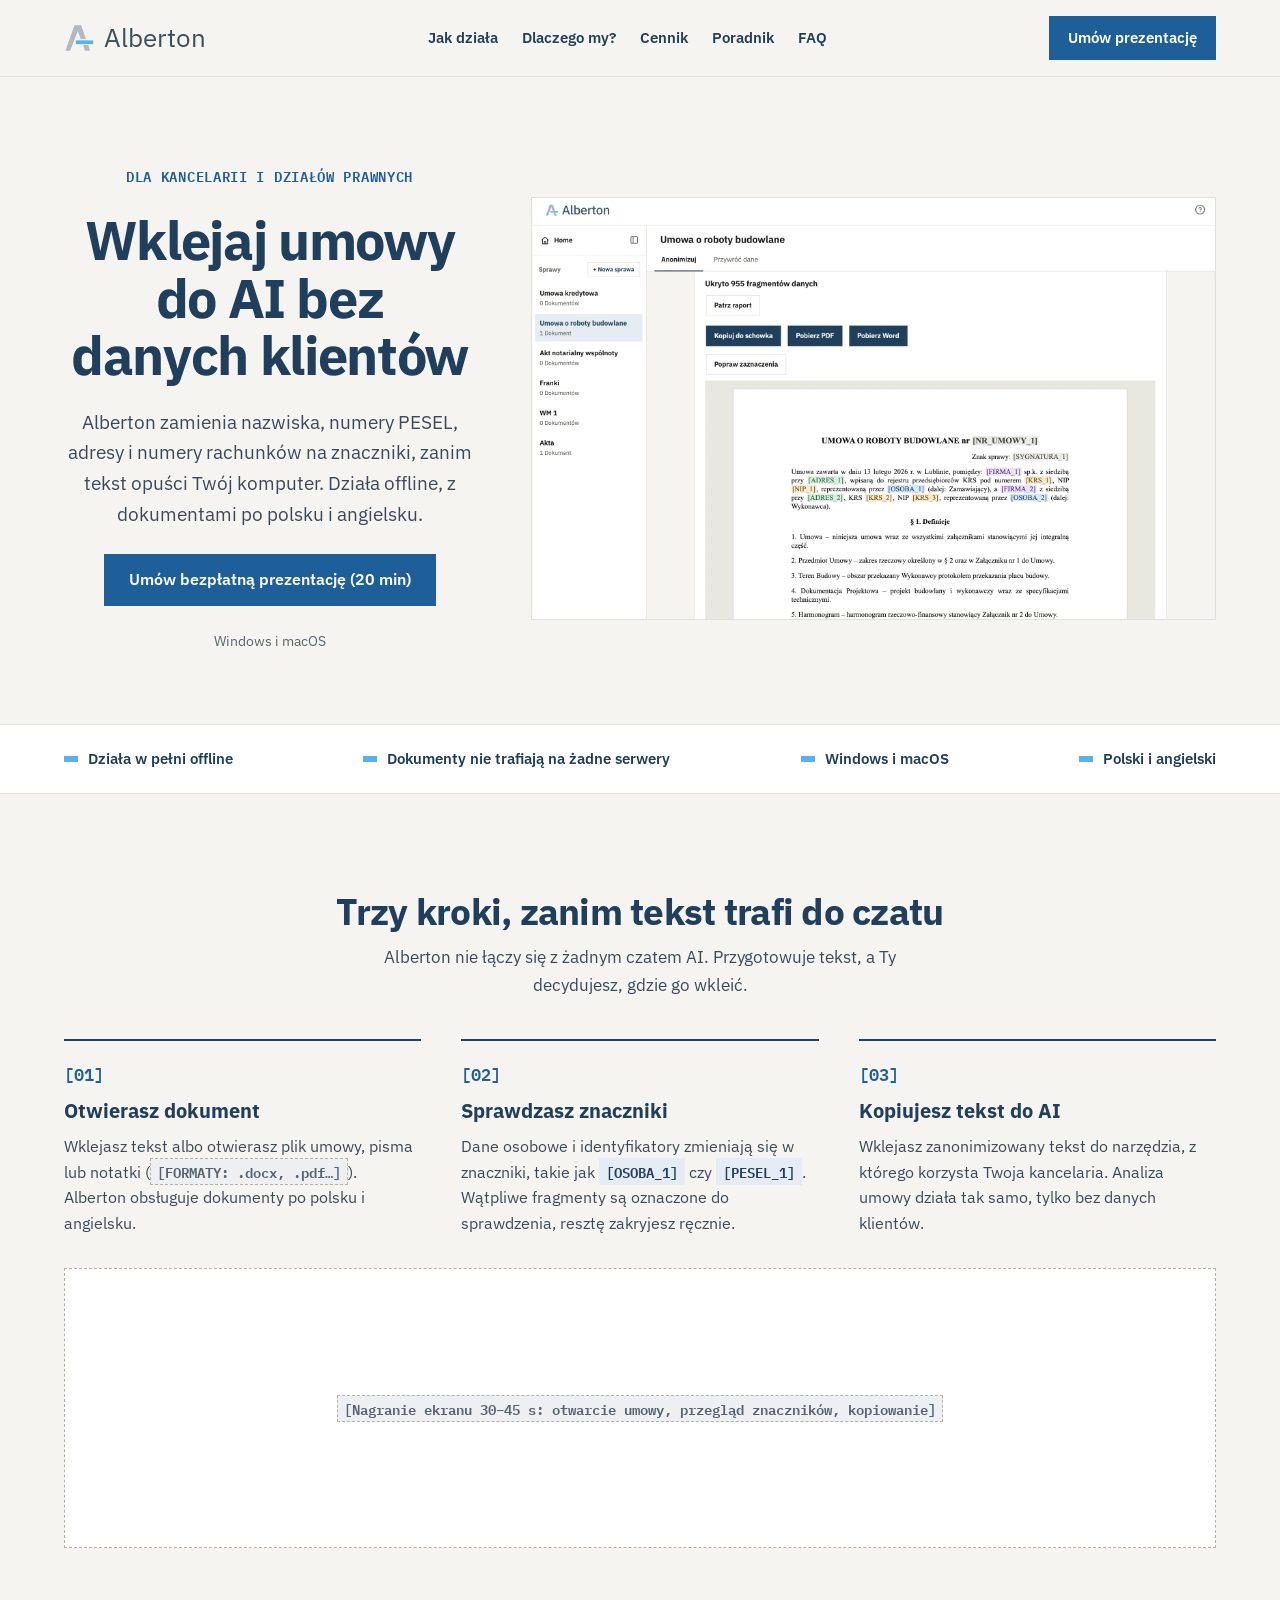
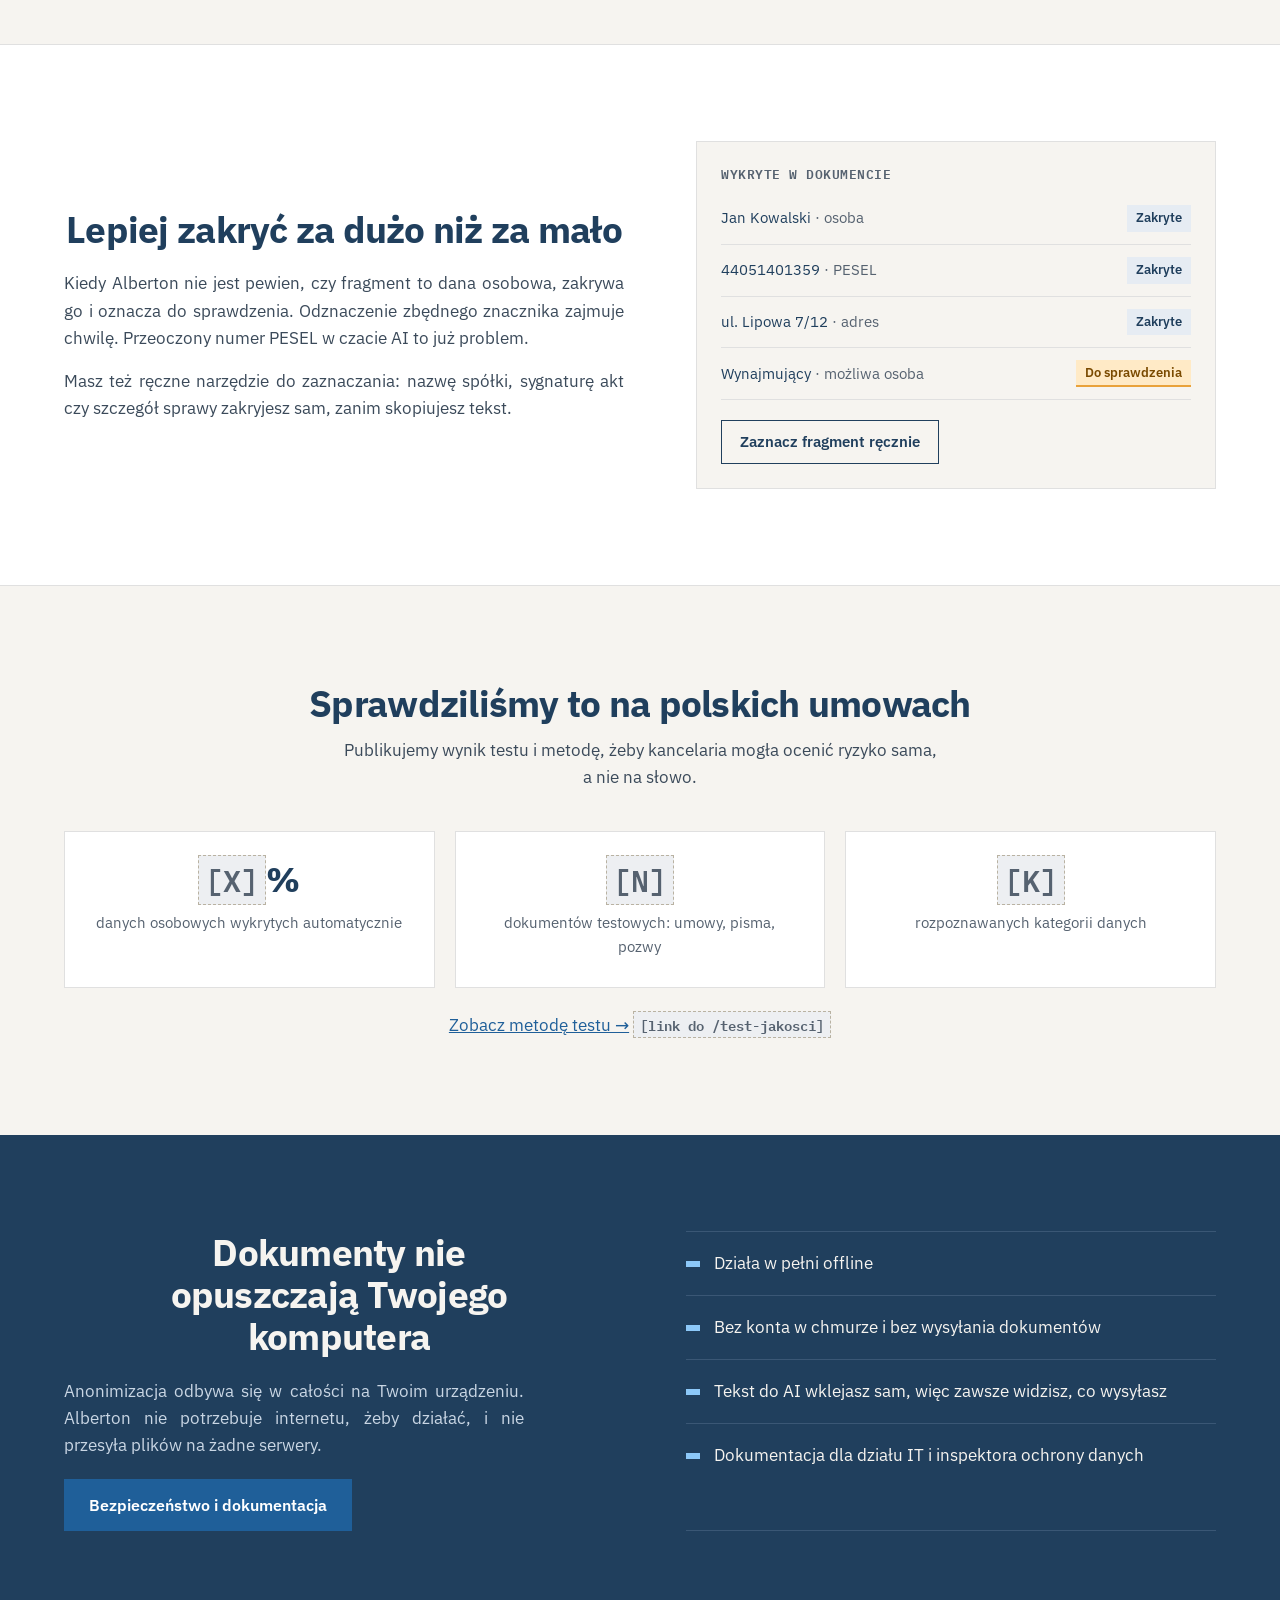
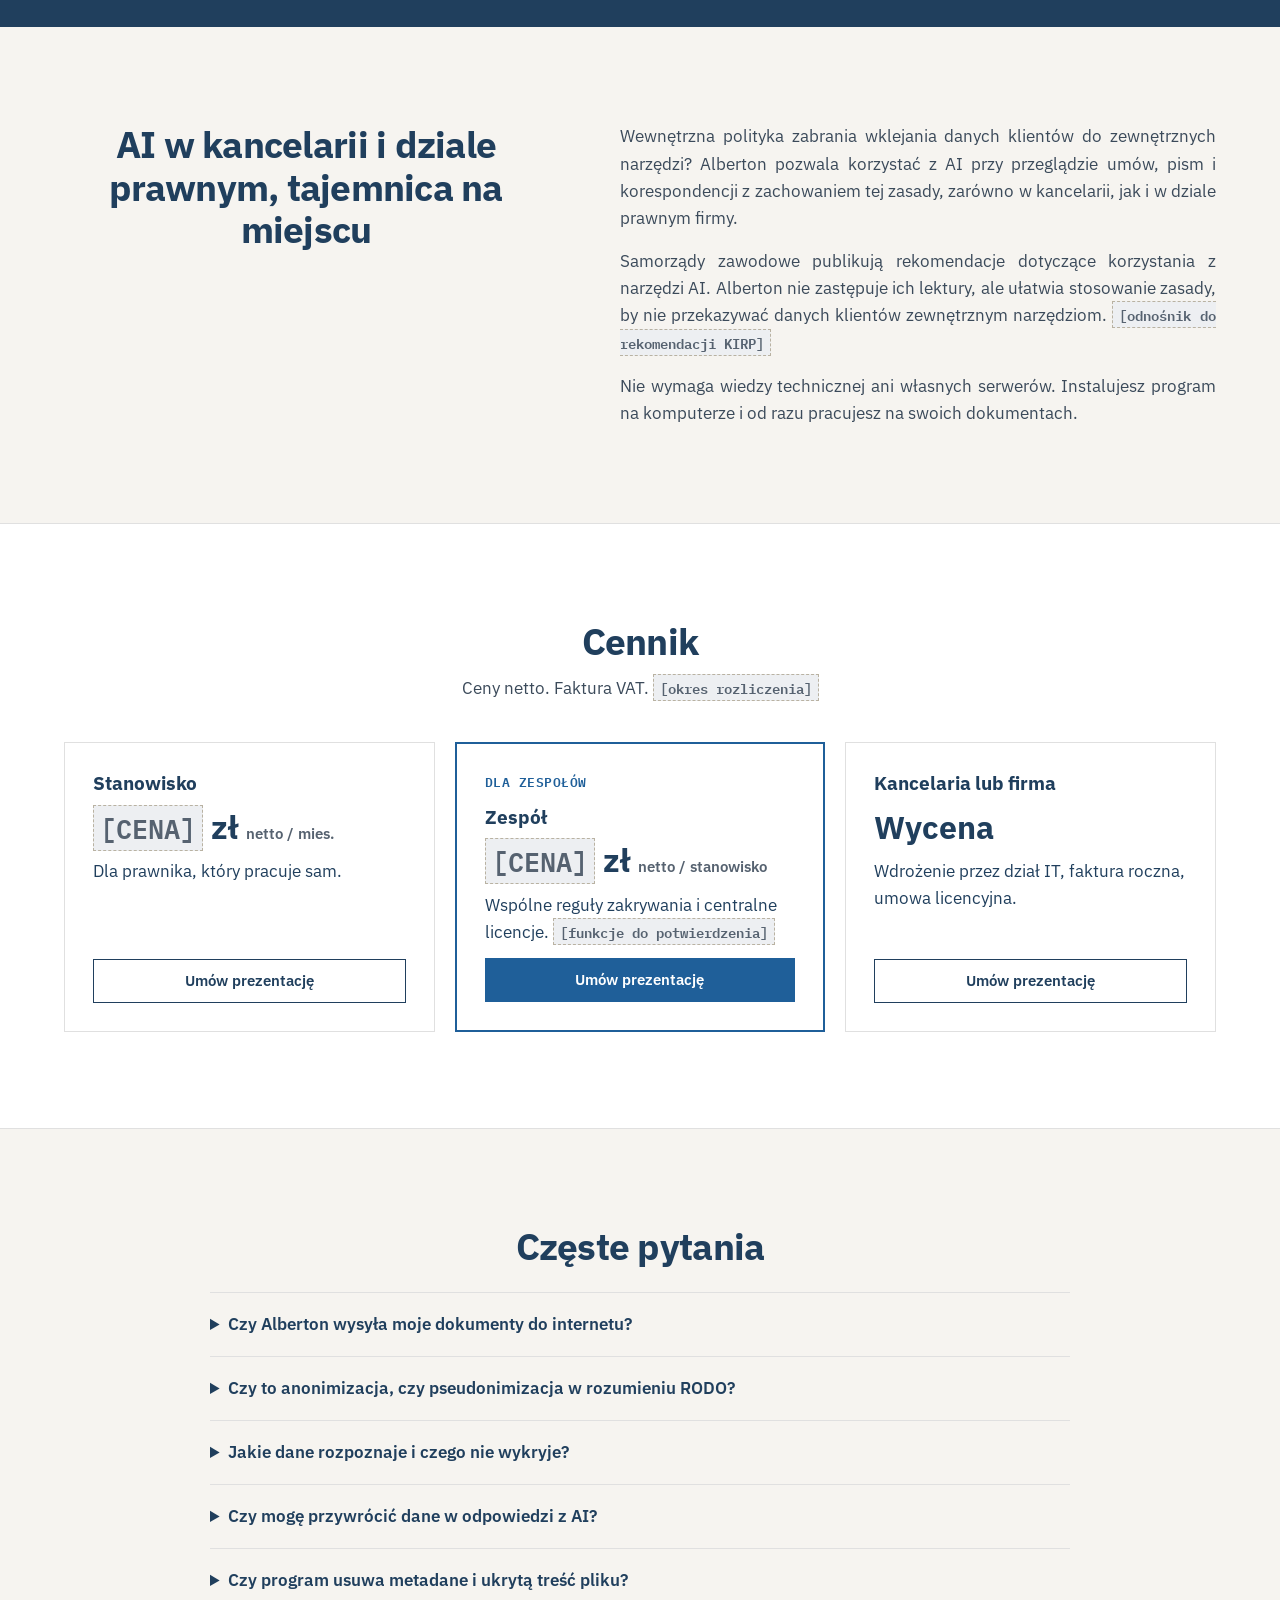
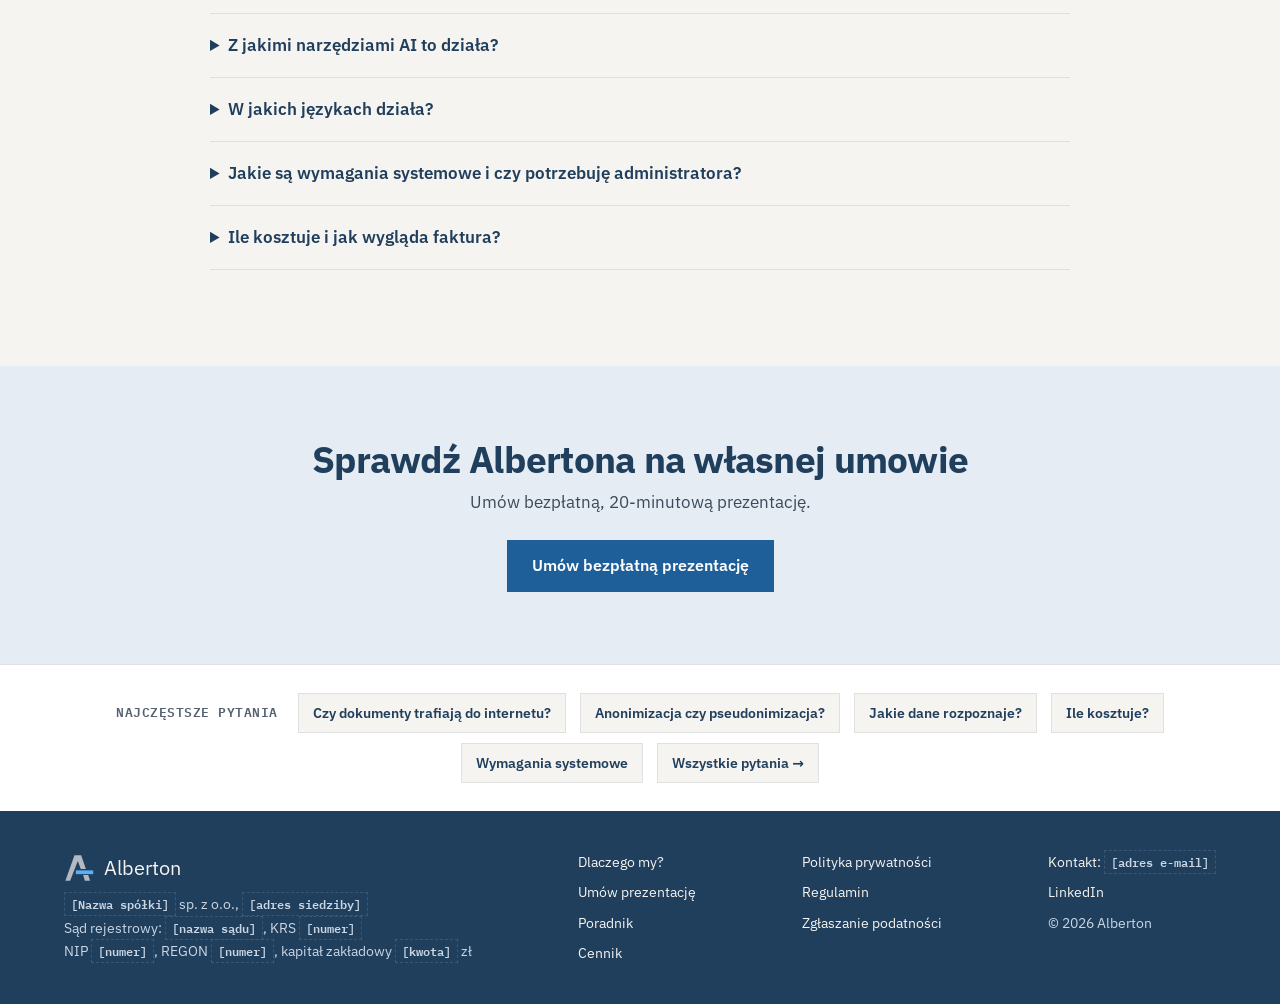
==== commit 08be805f: "Ostre kąty, większy zrzut, napis logo jak w programie, bez wersji próbnej Co-Authored-By: Claude Son" ====
--- a/index.html
+++ b/index.html
@@ -44,7 +44,7 @@
 <header class="site-header">
   <div class="wrap">
     <a class="logo" href="/" aria-label="Alberton — strona główna">
-      <svg width="30" height="30" viewBox="3 2 38 38" fill="none" aria-hidden="true"><path d="M4.75 37L16.25 5H24.75L30.75 22.25H24.25L20.5 12L10.75 37Z" fill="#B2B9C2"/><path d="M27.25 30H33.75L36 37H29.5Z" fill="#B2B9C2"/><rect x="18" y="24" width="22" height="4.75" rx="0.6" fill="#5AB0F5"/></svg>
+      <svg width="30" height="30" viewBox="3 2 38 38" fill="none" aria-hidden="true"><path d="M4.75 37L16.25 5H24.75L30.75 22.25H24.25L20.5 12L10.75 37Z" fill="#B2B9C2"/><path d="M27.25 30H33.75L36 37H29.5Z" fill="#B2B9C2"/><rect x="18" y="24" width="22" height="4.75" fill="#5AB0F5"/></svg>
       <span>Alberton</span>
     </a>
     <nav class="main-nav" aria-label="Główna nawigacja">
@@ -55,8 +55,7 @@
       <a class="nav-link" href="/#faq">FAQ</a>
     </nav>
     <div class="nav-actions">
-      <a class="btn btn-outline btn-sm" href="/prezentacja/">Umów prezentację</a>
-      <a class="btn btn-primary btn-sm" href="#">Pobierz wersję próbną</a>
+      <a class="btn btn-primary btn-sm" href="/prezentacja/">Umów prezentację</a>
     </div>
   </div>
 </header>
@@ -69,10 +68,9 @@
       <h1 id="hero-title">Wklejaj umowy do AI bez danych klientów</h1>
       <p class="lead">Alberton zamienia nazwiska, numery PESEL, adresy i numery rachunków na znaczniki, zanim tekst opuści Twój komputer. Działa offline, z dokumentami po polsku i angielsku.</p>
       <div class="actions">
-        <a class="btn btn-primary" href="#">Pobierz wersję próbną</a>
-        <a class="btn btn-outline" href="/prezentacja/">Umów bezpłatną prezentację (20 min)</a>
-      </div>
-      <p class="hero-note"><span class="ph">[LICZBA]</span> dni za darmo · Windows i macOS · bez karty płatniczej</p>
+        <a class="btn btn-primary" href="/prezentacja/">Umów bezpłatną prezentację (20 min)</a>
+      </div>
+      <p class="hero-note">Windows i macOS</p>
     </div>
 
     <div class="hero-demo">
@@ -176,11 +174,11 @@
     <div class="wrap section">
       <div class="section-head">
         <h2 id="price-title" class="h2">Cennik</h2>
-        <p class="muted">Ceny netto. Faktura VAT. <span class="ph">[okres rozliczenia i długość okresu próbnego]</span></p>
+        <p class="muted">Ceny netto. Faktura VAT. <span class="ph">[okres rozliczenia]</span></p>
       </div>
       <div class="grid">
-        <div class="card"><h3>Stanowisko</h3><div class="price"><span class="ph">[CENA]</span> zł <small>netto / mies.</small></div><p>Dla prawnika, który pracuje sam.</p><a class="btn btn-outline btn-sm" href="#">Wypróbuj</a></div>
-        <div class="card card-featured"><div class="meta">Dla zespołów</div><h3>Zespół</h3><div class="price"><span class="ph">[CENA]</span> zł <small>netto / stanowisko</small></div><p>Wspólne reguły zakrywania i centralne licencje. <span class="ph">[funkcje do potwierdzenia]</span></p><a class="btn btn-primary btn-sm" href="#">Wypróbuj w zespole</a></div>
+        <div class="card"><h3>Stanowisko</h3><div class="price"><span class="ph">[CENA]</span> zł <small>netto / mies.</small></div><p>Dla prawnika, który pracuje sam.</p><a class="btn btn-outline btn-sm" href="/prezentacja/">Umów prezentację</a></div>
+        <div class="card card-featured"><div class="meta">Dla zespołów</div><h3>Zespół</h3><div class="price"><span class="ph">[CENA]</span> zł <small>netto / stanowisko</small></div><p>Wspólne reguły zakrywania i centralne licencje. <span class="ph">[funkcje do potwierdzenia]</span></p><a class="btn btn-primary btn-sm" href="/prezentacja/">Umów prezentację</a></div>
         <div class="card"><h3>Kancelaria lub firma</h3><div class="price">Wycena</div><p>Wdrożenie przez dział IT, faktura roczna, umowa licencyjna.</p><a class="btn btn-outline btn-sm" href="/prezentacja/">Umów prezentację</a></div>
       </div>
     </div>
@@ -207,7 +205,7 @@
         <details id="q-wymagania"><summary>Jakie są wymagania systemowe i czy potrzebuję administratora?</summary>
           <p>Alberton działa na Windows i macOS. <span class="ph">[Wersje systemu, uprawnienia potrzebne do instalacji]</span></p></details>
         <details id="q-cena"><summary>Ile kosztuje i jak wygląda faktura?</summary>
-          <p>Ceny podajemy netto, wystawiamy fakturę VAT. <span class="ph">[Ceny planów, okres próbny, płatność miesięczna lub roczna]</span> Szczegóły w <a href="#cennik">cenniku</a>.</p></details>
+          <p>Ceny podajemy netto, wystawiamy fakturę VAT. <span class="ph">[Ceny planów, płatność miesięczna lub roczna]</span> Szczegóły w <a href="#cennik">cenniku</a>.</p></details>
       </div>
     </div>
   </section>
@@ -216,11 +214,10 @@
     <div class="wrap">
       <div class="cta-copy">
         <h2 id="cta-title" class="h2">Sprawdź Albertona na własnej umowie</h2>
-        <p>Pobierz wersję próbną albo umów bezpłatną, 20-minutową prezentację.</p>
+        <p>Umów bezpłatną, 20-minutową prezentację.</p>
       </div>
       <div class="actions">
-        <a class="btn btn-primary" href="#">Pobierz wersję próbną</a>
-        <a class="btn btn-outline" href="/prezentacja/">Umów prezentację</a>
+        <a class="btn btn-primary" href="/prezentacja/">Umów bezpłatną prezentację</a>
       </div>
     </div>
   </section>
@@ -242,7 +239,7 @@
 <footer class="site-footer">
   <div class="wrap footer-cols">
     <div class="footer-col footer-company">
-      <span class="footer-logo"><svg width="30" height="30" viewBox="3 2 38 38" fill="none" aria-hidden="true"><path d="M4.75 37L16.25 5H24.75L30.75 22.25H24.25L20.5 12L10.75 37Z" fill="#B2B9C2"/><path d="M27.25 30H33.75L36 37H29.5Z" fill="#B2B9C2"/><rect x="18" y="24" width="22" height="4.75" rx="0.6" fill="#5AB0F5"/></svg>Alberton</span>
+      <span class="footer-logo"><svg width="30" height="30" viewBox="3 2 38 38" fill="none" aria-hidden="true"><path d="M4.75 37L16.25 5H24.75L30.75 22.25H24.25L20.5 12L10.75 37Z" fill="#B2B9C2"/><path d="M27.25 30H33.75L36 37H29.5Z" fill="#B2B9C2"/><rect x="18" y="24" width="22" height="4.75" fill="#5AB0F5"/></svg>Alberton</span>
       <span><span class="ph">[Nazwa spółki]</span> sp. z o.o., <span class="ph">[adres siedziby]</span><br>
       Sąd rejestrowy: <span class="ph">[nazwa sądu]</span>, KRS <span class="ph">[numer]</span><br>
       NIP <span class="ph">[numer]</span>, REGON <span class="ph">[numer]</span>, kapitał zakładowy <span class="ph">[kwota]</span>&nbsp;zł</span>
--- a/assets/styles.css
+++ b/assets/styles.css
@@ -44,7 +44,7 @@
   --line: #E0E0E0;
   --line-soft: #EBEBEB;
   --chip: #EDEFF2;
-  --radius: 10px;
+  --radius: 0;
   --mono: "IBM Plex Mono", ui-monospace, "SFMono-Regular", Menlo, Consolas, monospace;
   --head: "IBM Plex Sans", system-ui, sans-serif;
 }
@@ -68,7 +68,7 @@
 a:hover { color: var(--mark-darker); }
 :focus-visible { outline: 2px solid var(--mark-dark); outline-offset: 3px; }
 
-.skip-link { position: absolute; left: 16px; top: -48px; background: var(--ink); color: var(--paper); padding: 8px 16px; border-radius: var(--radius); z-index: 10; }
+.skip-link { position: absolute; left: 16px; top: -48px; background: var(--ink); color: var(--paper); padding: 8px 16px; border-radius: 0; z-index: 10; }
 .skip-link:focus { top: 12px; color: var(--paper); }
 
 .wrap { max-width: 1200px; margin: 0 auto; padding-left: 24px; padding-right: 24px; }
@@ -77,12 +77,12 @@
 .mono { font-family: var(--mono); font-weight: 600; }
 
 /* Znaczniki w tekście: [OSOBA_1] i „do sprawdzenia” */
-.tag, .flag { font-family: var(--mono); font-size: 0.86em; font-weight: 600; padding: 2px 7px; border-radius: 6px; white-space: nowrap; }
+.tag, .flag { font-family: var(--mono); font-size: 0.86em; font-weight: 600; padding: 2px 7px; border-radius: 0; white-space: nowrap; }
 .tag { background: var(--mark-tint); color: var(--mark-darker); }
 .flag { background: var(--signal-tint); color: var(--signal-text); box-shadow: inset 0 -2px 0 var(--signal); }
 
 /* Przyciski */
-.btn { display: inline-flex; align-items: center; justify-content: center; min-height: 52px; padding: 0 24px; border-radius: var(--radius); font: 600 16px/1.2 "IBM Plex Sans", system-ui, sans-serif; text-decoration: none; cursor: pointer; border: 1.5px solid transparent; }
+.btn { display: inline-flex; align-items: center; justify-content: center; min-height: 52px; padding: 0 24px; border-radius: 0; font: 600 16px/1.2 "IBM Plex Sans", system-ui, sans-serif; text-decoration: none; cursor: pointer; border: 1.5px solid transparent; }
 .btn-primary { background: var(--mark-dark); color: var(--white); border-color: var(--mark-dark); }
 .btn-primary:hover { background: var(--mark-darker); border-color: var(--mark-darker); color: var(--white); }
 .btn-outline { background: transparent; color: var(--ink); border-color: var(--ink); }
@@ -94,27 +94,27 @@
 .site-header .wrap { display: flex; flex-wrap: wrap; align-items: center; justify-content: space-between; gap: 16px; padding-top: 16px; padding-bottom: 16px; }
 .logo { display: flex; align-items: center; gap: 10px; text-decoration: none; color: var(--ink); }
 .logo:hover { color: var(--ink); }
-.logo span { font-family: var(--head); font-weight: 700; font-size: 22px; letter-spacing: -0.01em; }
+.logo span { font-family: var(--head); font-weight: 400; font-size: 26px; letter-spacing: 0; }
 .main-nav { display: flex; flex-wrap: wrap; align-items: center; gap: 6px 24px; }
 .nav-link { color: var(--ink); text-decoration: none; font-size: 15px; font-weight: 600; }
 .nav-link:hover { color: var(--ink); text-decoration: underline; text-decoration-color: var(--mark); text-decoration-thickness: 3px; text-underline-offset: 7px; }
 
 /* Hero */
 .hero { display: flex; flex-wrap: wrap; align-items: center; gap: 56px; padding-top: 88px; padding-bottom: 72px; }
-.hero-copy { flex: 1 1 460px; min-width: 0; display: flex; flex-direction: column; gap: 24px; }
+.hero-copy { flex: 1 1 400px; min-width: 0; display: flex; flex-direction: column; gap: 24px; }
 .eyebrow { font-family: var(--mono); font-size: 14px; font-weight: 600; color: var(--mark-dark); letter-spacing: 0.05em; text-transform: uppercase; }
 .hero h1 { font-size: clamp(2.4rem, 5vw, 3.4rem); line-height: 1.05; letter-spacing: -0.025em; }
 .lead { font-size: 1.2rem; color: var(--text-2); max-width: 34em; }
 .actions { display: flex; flex-wrap: wrap; gap: 12px; }
 .hero-note { font-size: 14px; color: var(--graphite); }
-.hero-demo { flex: 1 1 460px; min-width: 0; }
+.hero-demo { flex: 0 1 685px; min-width: 0; }
 
 
 /* Pasek faktów */
 .strip { background: var(--white); border-top: 1px solid var(--line); border-bottom: 1px solid var(--line); }
 .strip ul { list-style: none; margin: 0 auto; padding-top: 22px; padding-bottom: 22px; display: flex; flex-wrap: wrap; gap: 10px 40px; justify-content: space-between; font-size: 15px; font-weight: 600; }
 .strip li { display: flex; align-items: center; gap: 10px; }
-.strip li::before { content: ""; flex: none; width: 14px; height: 6px; border-radius: 2px; background: var(--mark); }
+.strip li::before { content: ""; flex: none; width: 14px; height: 6px; border-radius: 0; background: var(--mark); }
 
 /* Sekcje */
 .section { padding-top: 96px; padding-bottom: 96px; }
@@ -132,12 +132,12 @@
 .split > * { min-width: 0; }
 .rule-copy { flex: 1 1 420px; display: flex; flex-direction: column; gap: 16px; }
 .rule-copy .h2 { margin-bottom: 4px; }
-.panel { flex: 1 1 380px; background: var(--paper); border: 1px solid var(--line); border-radius: 16px; padding: 22px 24px 24px; }
+.panel { flex: 1 1 380px; background: var(--paper); border: 1px solid var(--line); border-radius: 0; padding: 22px 24px 24px; }
 .panel-title { font-family: var(--mono); font-weight: 600; font-size: 13px; color: var(--graphite); letter-spacing: 0.04em; text-transform: uppercase; margin-bottom: 8px; }
 .found { list-style: none; margin: 0 0 20px; padding: 0; font-size: 15px; }
 .found li { display: flex; justify-content: space-between; align-items: center; gap: 12px; padding: 12px 0; border-bottom: 1px solid var(--line); }
 .found .kind { color: var(--graphite); }
-.status { font-size: 13px; font-weight: 600; padding: 3px 9px; border-radius: 6px; white-space: nowrap; }
+.status { font-size: 13px; font-weight: 600; padding: 3px 9px; border-radius: 0; white-space: nowrap; }
 .status-done { background: var(--mark-tint); color: var(--mark-darker); }
 .status-check { background: var(--signal-tint); color: var(--signal-text); box-shadow: inset 0 -2px 0 var(--signal); }
 
@@ -148,7 +148,7 @@
 .security-copy p { color: var(--on-ink); max-width: 46ch; }
 .facts { flex: 1 1 380px; min-width: 0; list-style: none; margin: 0; padding: 0; border-bottom: 1px solid var(--ink-line); }
 .facts li { display: flex; gap: 14px; padding: 18px 0; border-top: 1px solid var(--ink-line); }
-.facts li::before { content: ""; flex: none; width: 14px; height: 6px; margin-top: 11px; border-radius: 2px; background: var(--mark-on-ink); }
+.facts li::before { content: ""; flex: none; width: 14px; height: 6px; margin-top: 11px; border-radius: 0; background: var(--mark-on-ink); }
 
 .law { display: flex; flex-wrap: wrap; gap: 24px 72px; }
 .law .h2 { flex: 1 1 420px; max-width: 22ch; }
@@ -169,7 +169,7 @@
 /* Stopka */
 .site-footer { background: var(--ink); color: var(--on-ink); font-size: 14px; }
 .site-footer .wrap { display: flex; flex-wrap: wrap; align-items: center; justify-content: space-between; gap: 16px 40px; padding-top: 40px; padding-bottom: 40px; }
-.footer-logo { display: flex; align-items: center; gap: 10px; font-family: var(--head); font-weight: 700; font-size: 20px; color: var(--paper); }
+.footer-logo { display: flex; align-items: center; gap: 10px; font-family: var(--head); font-weight: 400; font-size: 20px; color: var(--paper); }
 .footer-nav { display: flex; flex-wrap: wrap; gap: 8px 24px; }
 .footer-nav a { color: var(--paper); text-decoration: none; }
 .footer-nav a:hover { color: var(--paper); text-decoration: underline; text-decoration-color: var(--mark-on-ink); text-underline-offset: 5px; }
@@ -202,7 +202,7 @@
 .faq .h2 { text-align: center; }
 
 /* Miejsca do uzupełnienia */
-.ph { font-family: var(--mono); font-size: 0.85em; font-weight: 600; color: var(--graphite); background: var(--chip); border: 1px dashed #B9B2A2; border-radius: 6px; padding: 1px 6px; }
+.ph { font-family: var(--mono); font-size: 0.85em; font-weight: 600; color: var(--graphite); background: var(--chip); border: 1px dashed #B9B2A2; border-radius: 0; padding: 1px 6px; }
 
 /* Nawigacja */
 .main-nav .nav-link[aria-current="page"] { text-decoration: underline; text-decoration-color: var(--mark); text-decoration-thickness: 3px; text-underline-offset: 7px; }
@@ -210,7 +210,7 @@
 
 /* Karty i siatki */
 .grid { display: grid; grid-template-columns: repeat(auto-fit, minmax(260px, 1fr)); gap: 20px; }
-.card { background: var(--white); border: 1px solid var(--line); border-radius: 16px; padding: 28px; display: flex; flex-direction: column; gap: 12px; }
+.card { background: var(--white); border: 1px solid var(--line); border-radius: 0; padding: 28px; display: flex; flex-direction: column; gap: 12px; }
 .card h3 { font-size: 1.2rem; line-height: 1.3; }
 .card .meta { font-family: var(--mono); font-size: 13px; font-weight: 600; color: var(--mark-dark); letter-spacing: 0.04em; text-transform: uppercase; }
 .card .btn { margin-top: auto; }
@@ -220,7 +220,7 @@
 .stat { font-family: var(--head); font-weight: 700; font-size: 2.2rem; line-height: 1.1; }
 .stat-label { font-size: 15px; color: var(--graphite); }
 .band-white { background: var(--white); }
-.video-ph { margin-top: 32px; background: var(--white); border: 1px dashed #B9B2A2; border-radius: 16px; min-height: 280px; display: flex; align-items: center; justify-content: center; text-align: center; padding: 24px; color: var(--graphite); }
+.video-ph { margin-top: 32px; background: var(--white); border: 1px dashed #B9B2A2; border-radius: 0; min-height: 280px; display: flex; align-items: center; justify-content: center; text-align: center; padding: 24px; color: var(--graphite); }
 
 /* Dokumentacja (Dlaczego my?) */
 .docs { list-style: none; margin: 0; padding: 0; border-bottom: 1px solid var(--line); }
@@ -228,7 +228,7 @@
 .docs .doc-what { flex: 1 1 360px; display: flex; flex-direction: column; gap: 4px; }
 .docs .doc-what strong { font-weight: 600; }
 .docs .doc-what span { color: var(--graphite); font-size: 15px; }
-.docs .doc-for { font-family: var(--mono); font-size: 13px; font-weight: 600; color: var(--mark-darker); background: var(--mark-tint); border-radius: 6px; padding: 3px 9px; white-space: nowrap; }
+.docs .doc-for { font-family: var(--mono); font-size: 13px; font-weight: 600; color: var(--mark-darker); background: var(--mark-tint); border-radius: 0; padding: 3px 9px; white-space: nowrap; }
 
 /* Podstrony */
 .page-head { padding-top: 80px; padding-bottom: 56px; text-align: center; display: flex; flex-direction: column; align-items: center; gap: 18px; }
@@ -240,10 +240,10 @@
 .breadcrumb a { color: var(--graphite); }
 
 /* Formularz prezentacji */
-.form { background: var(--white); border: 1px solid var(--line); border-radius: 16px; padding: 28px; display: flex; flex-direction: column; gap: 16px; }
+.form { background: var(--white); border: 1px solid var(--line); border-radius: 0; padding: 28px; display: flex; flex-direction: column; gap: 16px; }
 .field { display: flex; flex-direction: column; gap: 6px; }
 .field label { font-weight: 600; font-size: 15px; }
-.field input, .field select, .field textarea { font: 400 16px/1.4 "IBM Plex Sans", system-ui, sans-serif; color: var(--ink); background: var(--paper); border: 1.5px solid #B9B2A2; border-radius: 8px; padding: 12px 14px; min-height: 48px; }
+.field input, .field select, .field textarea { font: 400 16px/1.4 "IBM Plex Sans", system-ui, sans-serif; color: var(--ink); background: var(--paper); border: 1.5px solid #B9B2A2; border-radius: 0; padding: 12px 14px; min-height: 48px; }
 .field input:focus, .field select:focus, .field textarea:focus { outline: 2px solid var(--mark-dark); outline-offset: 1px; border-color: var(--mark-dark); }
 .form .note { font-size: 14px; color: var(--graphite); text-align: justify; hyphens: auto; }
 .agenda { list-style: none; margin: 0; padding: 0; counter-reset: a; }
@@ -255,7 +255,7 @@
 .faq-bar { background: var(--white); border-top: 1px solid var(--line); }
 .faq-bar .wrap { padding-top: 28px; padding-bottom: 28px; display: flex; flex-wrap: wrap; align-items: center; justify-content: center; gap: 10px 14px; text-align: center; }
 .faq-bar .label { font-family: var(--mono); font-size: 13px; font-weight: 600; color: var(--graphite); letter-spacing: 0.04em; text-transform: uppercase; margin-right: 6px; }
-.faq-bar a { display: inline-flex; align-items: center; min-height: 40px; padding: 0 14px; border: 1px solid var(--line); border-radius: 999px; color: var(--ink); text-decoration: none; font-size: 14px; font-weight: 600; background: var(--paper); }
+.faq-bar a { display: inline-flex; align-items: center; min-height: 40px; padding: 0 14px; border: 1px solid var(--line); border-radius: 0; color: var(--ink); text-decoration: none; font-size: 14px; font-weight: 600; background: var(--paper); }
 .faq-bar a:hover { border-color: var(--mark-dark); color: var(--mark-darker); }
 
 /* Stopka z danymi spółki */
@@ -274,4 +274,4 @@
 }
 .split > .form { flex: 1 1 400px; min-width: 0; }
 .card p, .steps p { text-align: left; }  /* wąskie kolumny: justowanie robi „dziury” między słowami */
-.hero-shot { display: block; width: 100%; height: auto; border: 1px solid var(--line); border-radius: 18px; }
+.hero-shot { display: block; width: 100%; height: auto; border: 1px solid var(--line); border-radius: 0; }
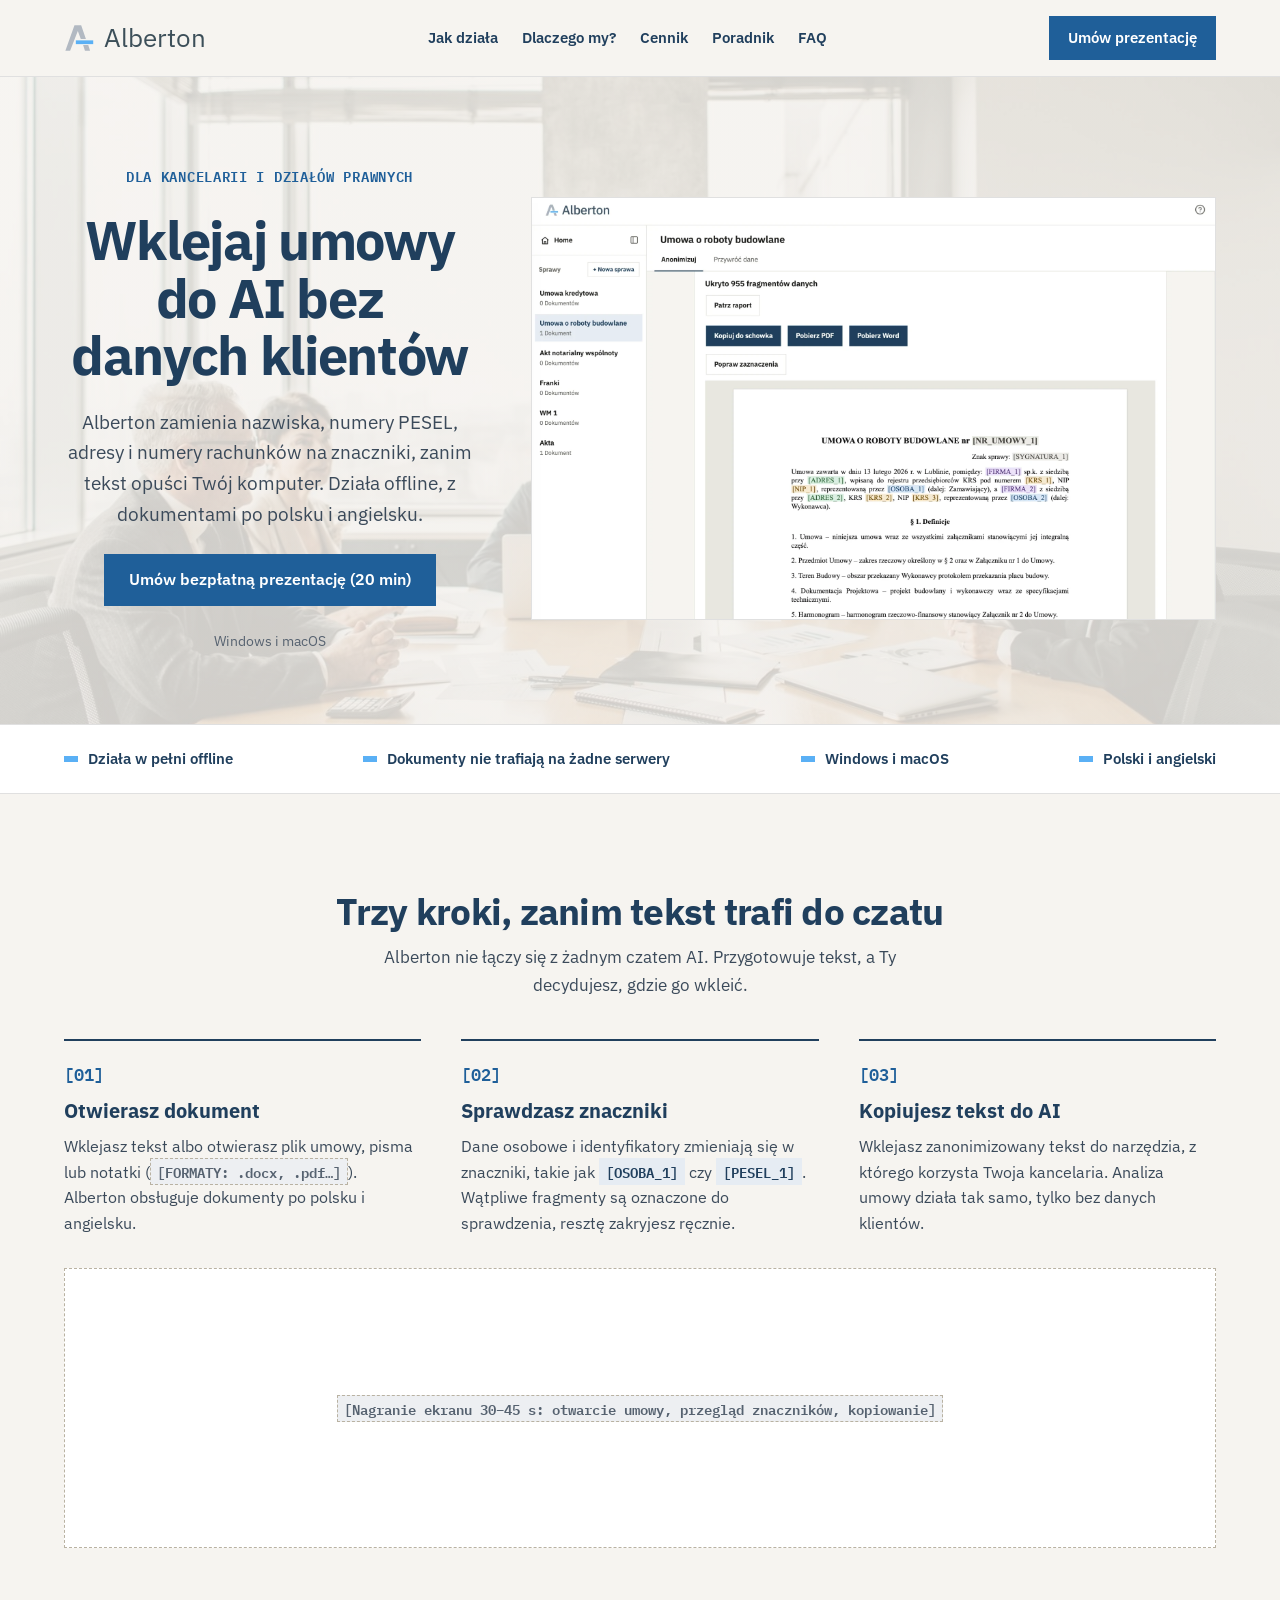
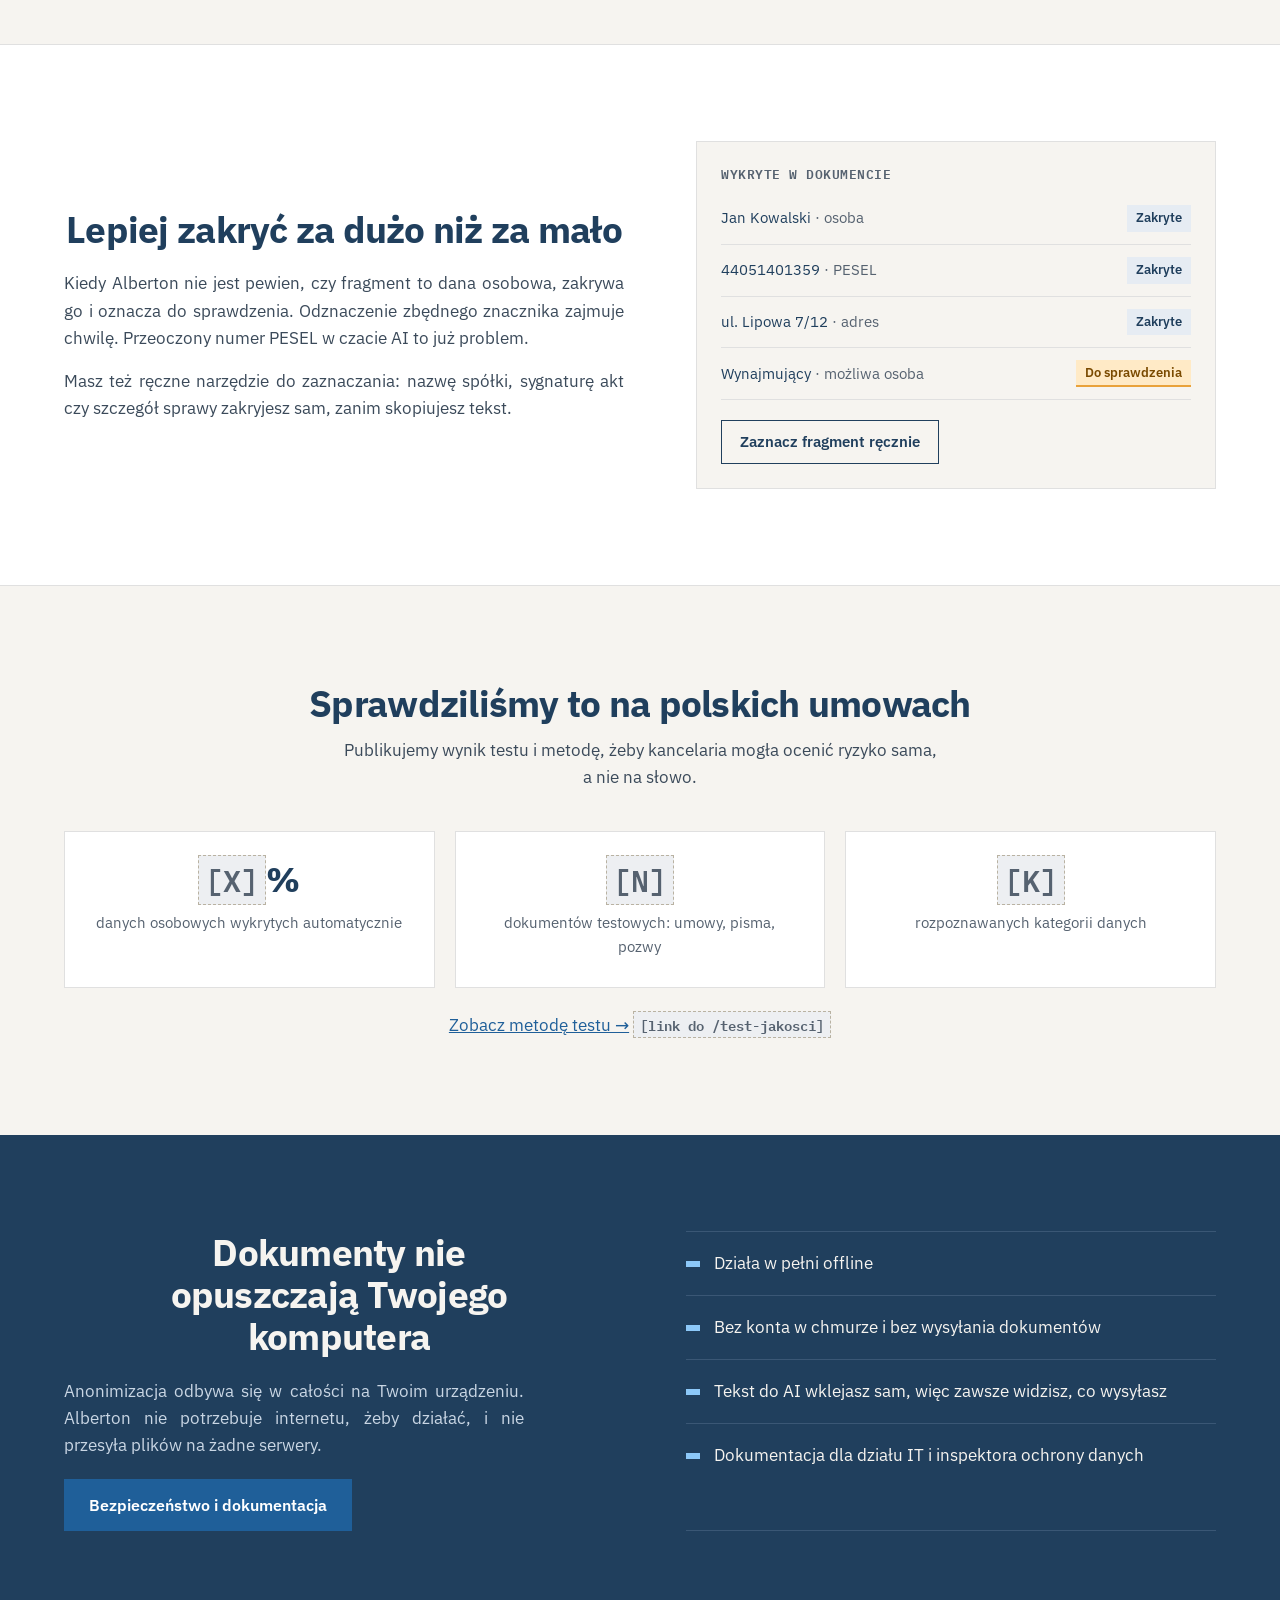
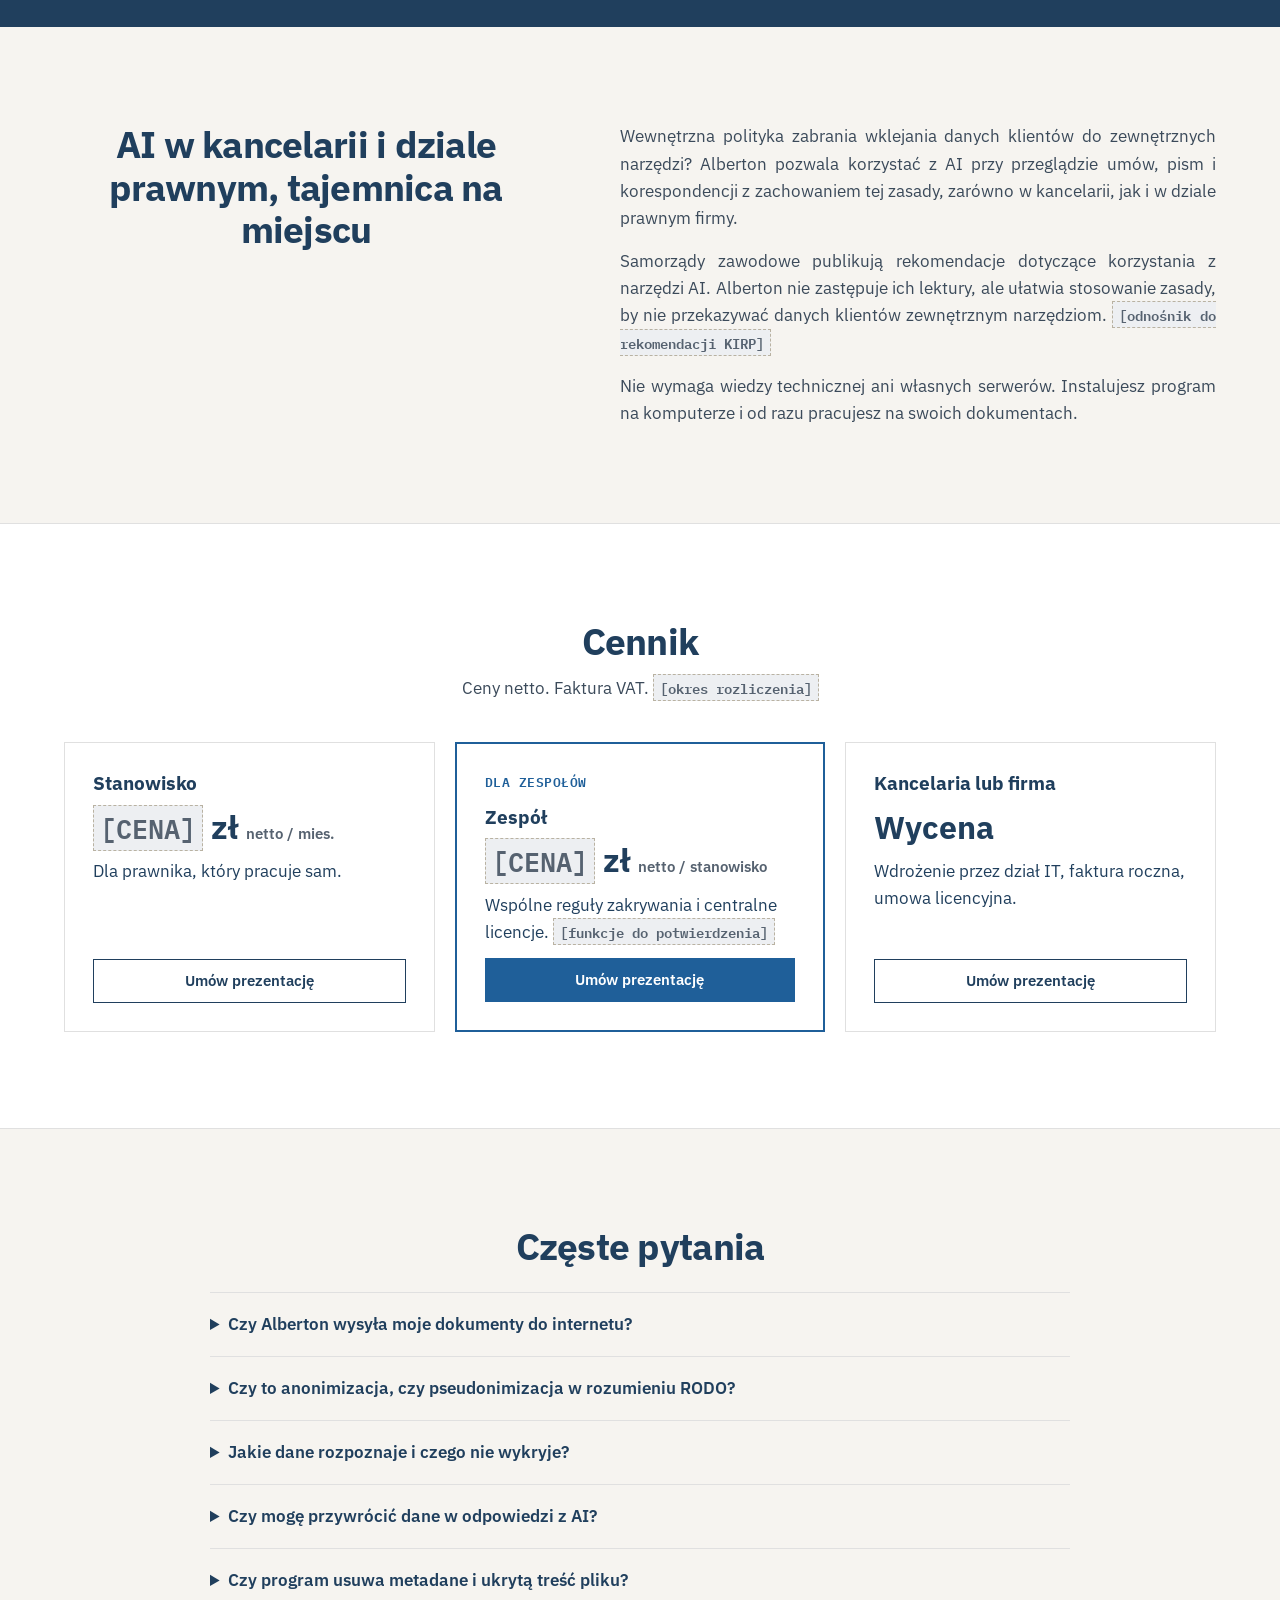
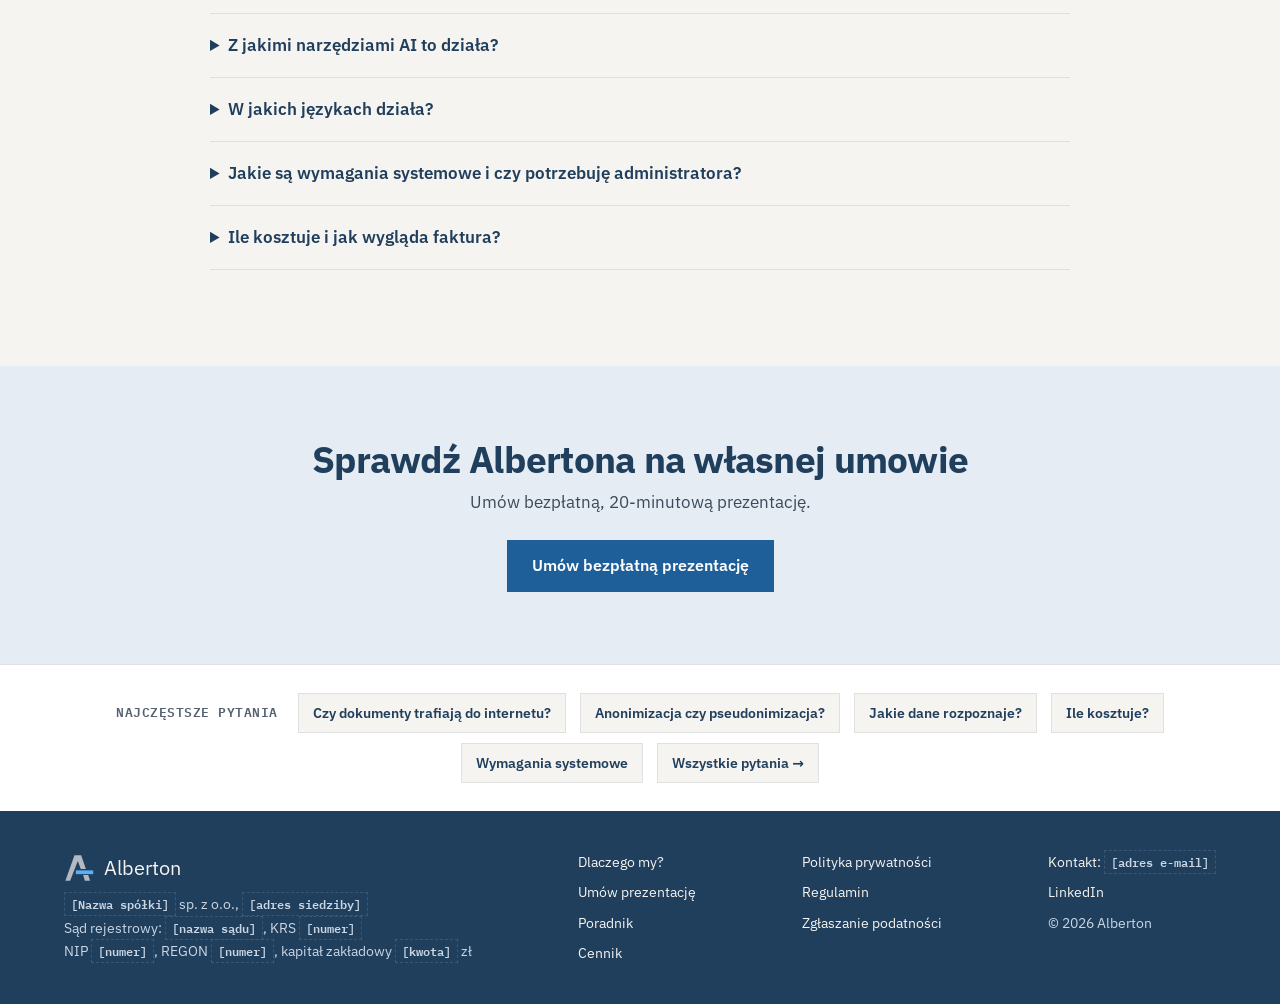
==== commit 1a72ae1a: "Zdjęcie zespołu jako tło sekcji hero Co-Authored-By: Claude Sonnet 5.5 <noreply@anthropic.com> Claud" ====
--- a/index.html
+++ b/index.html
@@ -62,7 +62,8 @@
 
 <main id="tresc">
 
-  <section class="wrap hero" aria-labelledby="hero-title">
+  <section class="hero-bg" aria-labelledby="hero-title">
+  <div class="wrap hero">
     <div class="hero-copy">
       <p class="eyebrow">Dla kancelarii i działów prawnych</p>
       <h1 id="hero-title">Wklejaj umowy do AI bez danych klientów</h1>
@@ -76,6 +77,7 @@
     <div class="hero-demo">
       <img class="hero-shot" src="/assets/aplikacja.webp" width="2000" height="1231" alt="Okno aplikacji Alberton z zanonimizowaną umową o roboty budowlane: dane w tekście zastąpione kolorowymi znacznikami, takimi jak [FIRMA_1], [ADRES_1] i [OSOBA_1]">
     </div>
+  </div>
   </section>
 
   <section class="strip" aria-label="W skrócie">
--- a/assets/styles.css
+++ b/assets/styles.css
@@ -275,3 +275,4 @@
 .split > .form { flex: 1 1 400px; min-width: 0; }
 .card p, .steps p { text-align: left; }  /* wąskie kolumny: justowanie robi „dziury” między słowami */
 .hero-shot { display: block; width: 100%; height: auto; border: 1px solid var(--line); border-radius: 0; }
+.hero-bg { background: linear-gradient(rgba(246, 244, 240, 0.84), rgba(246, 244, 240, 0.84)), url("tlo-hero.jpg") center / cover no-repeat; }
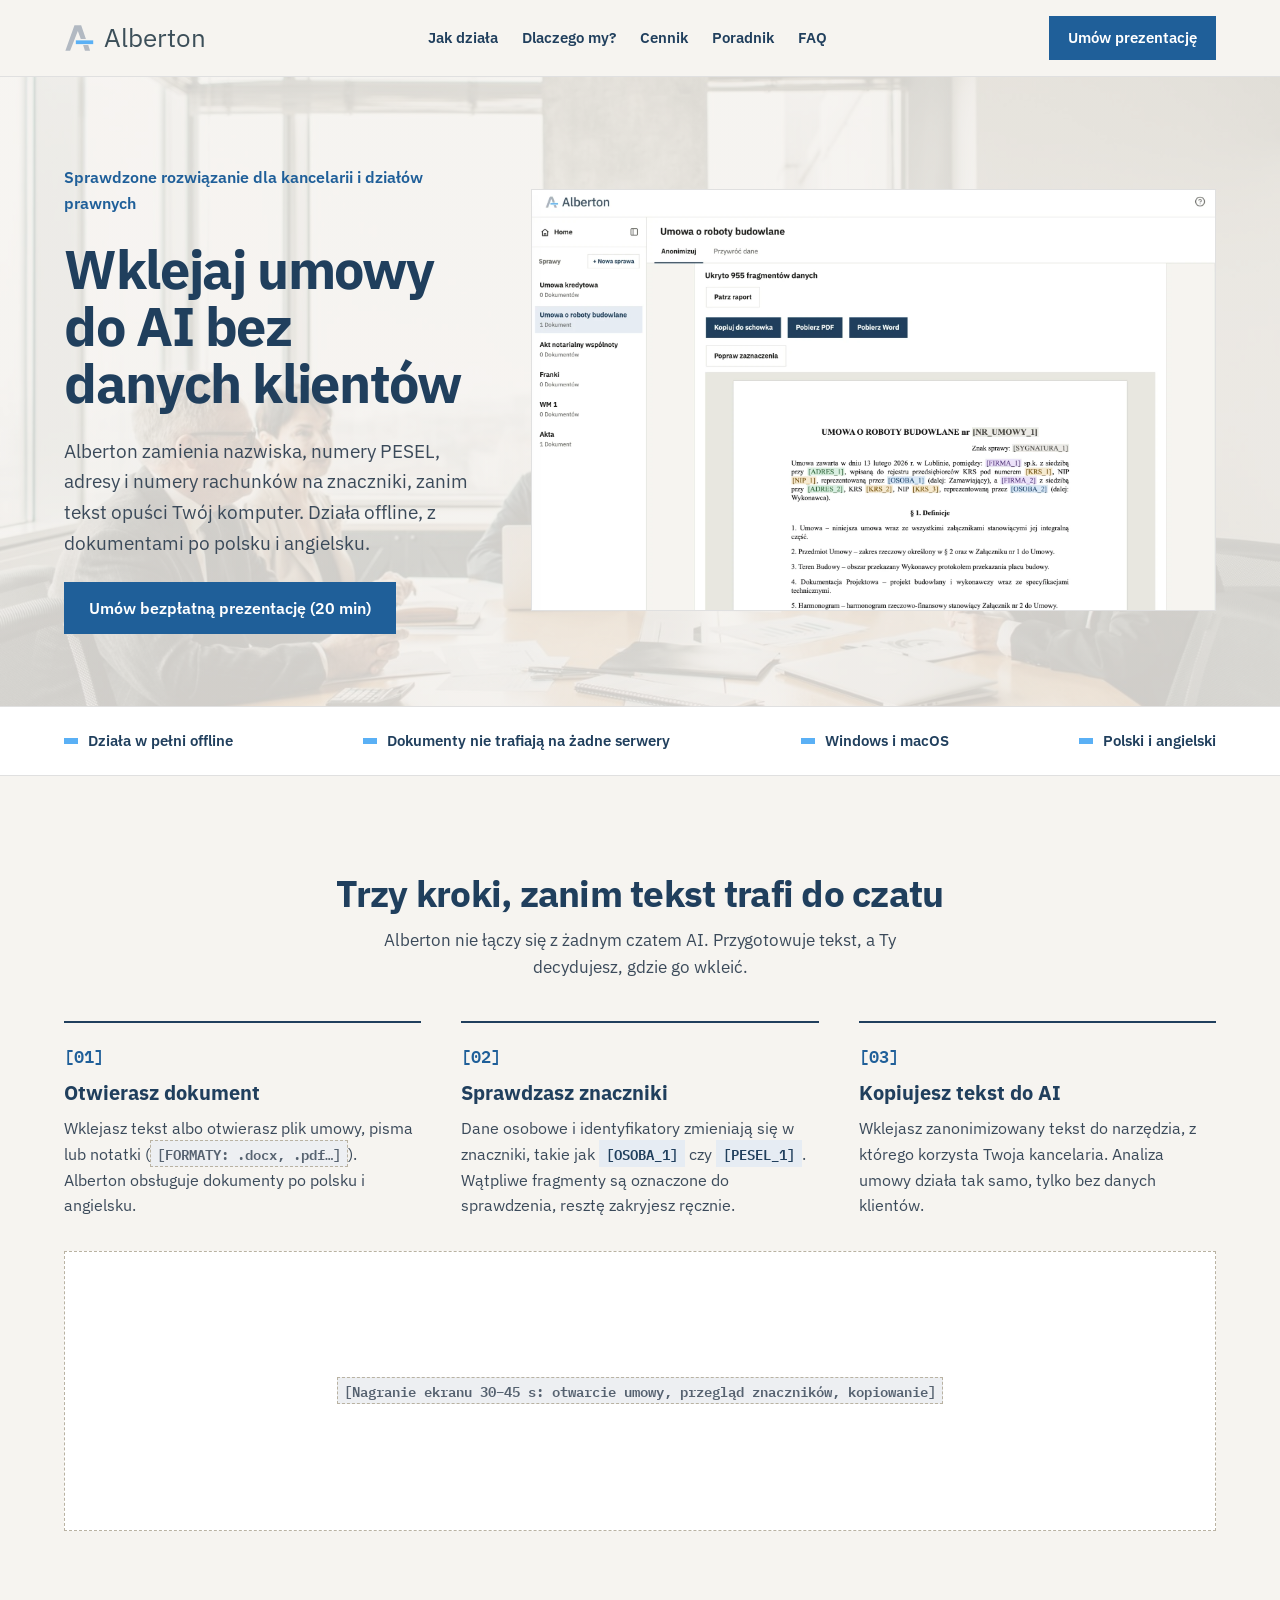
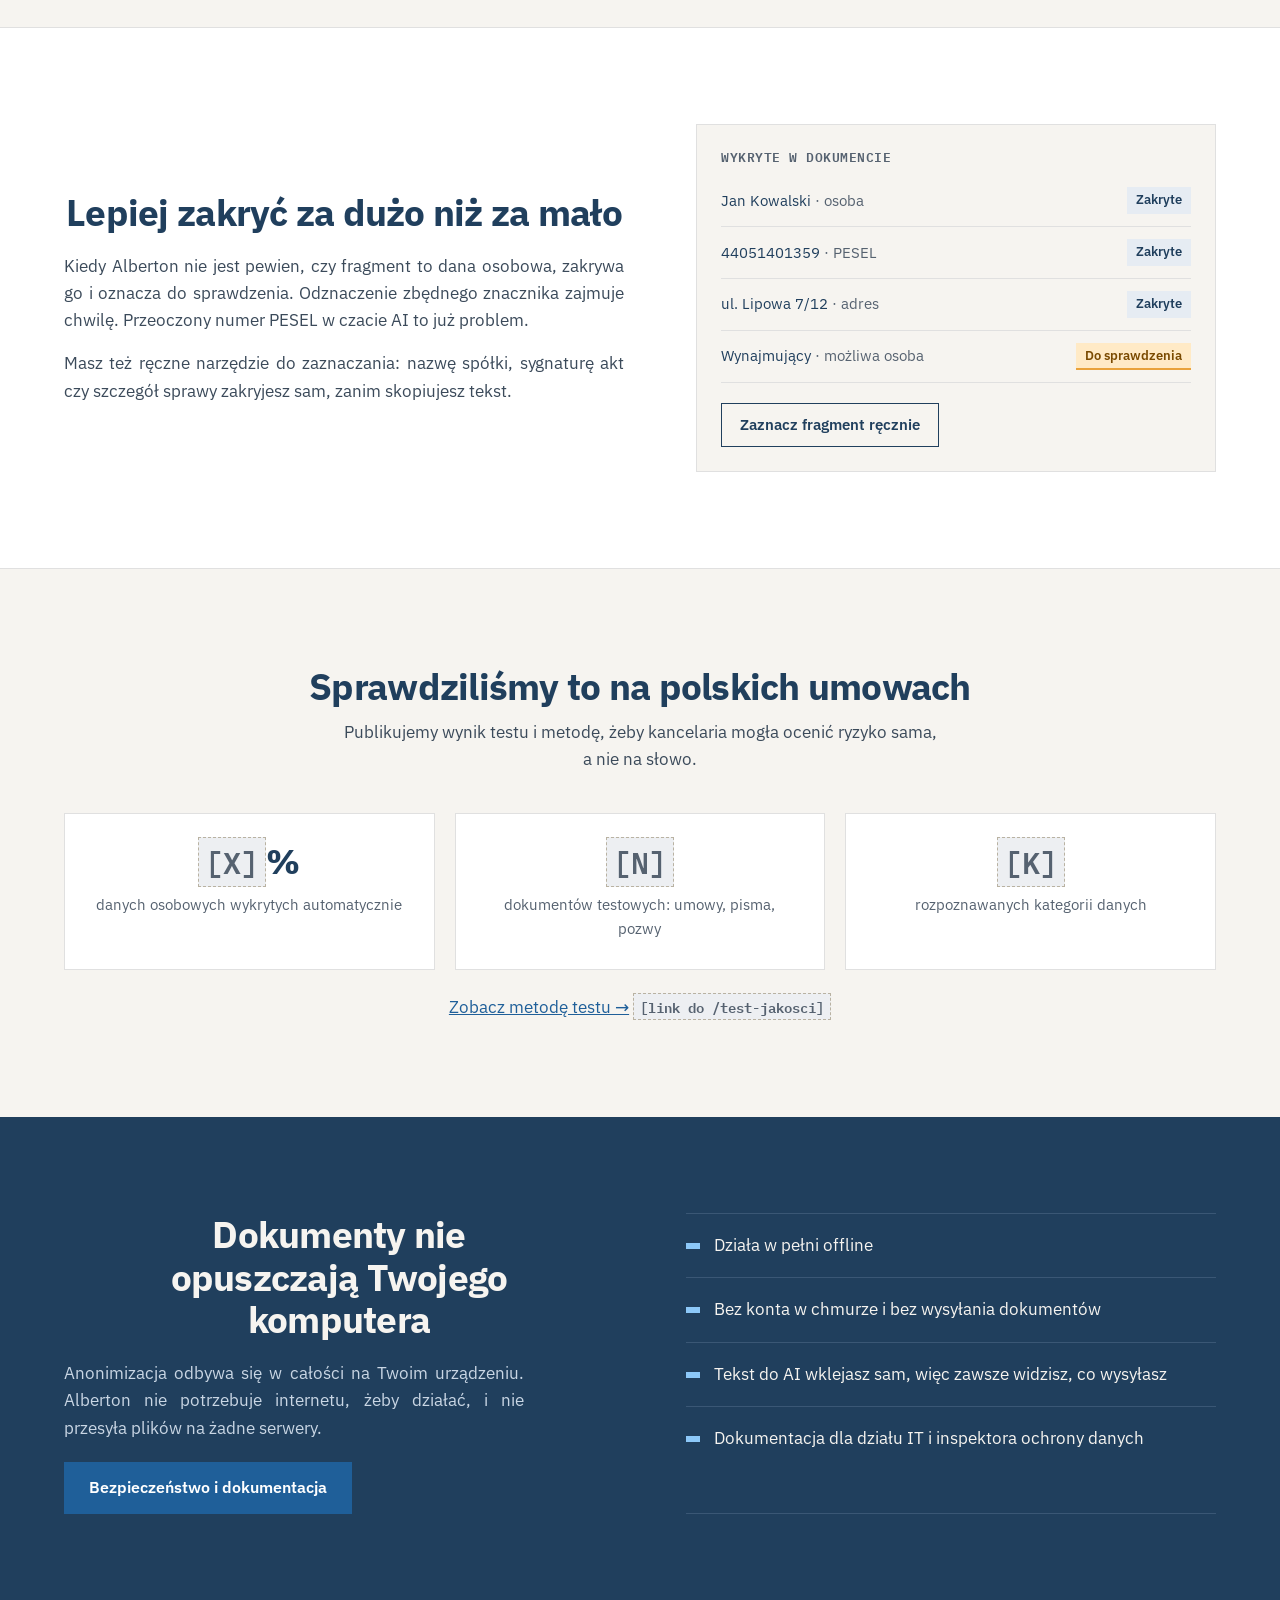
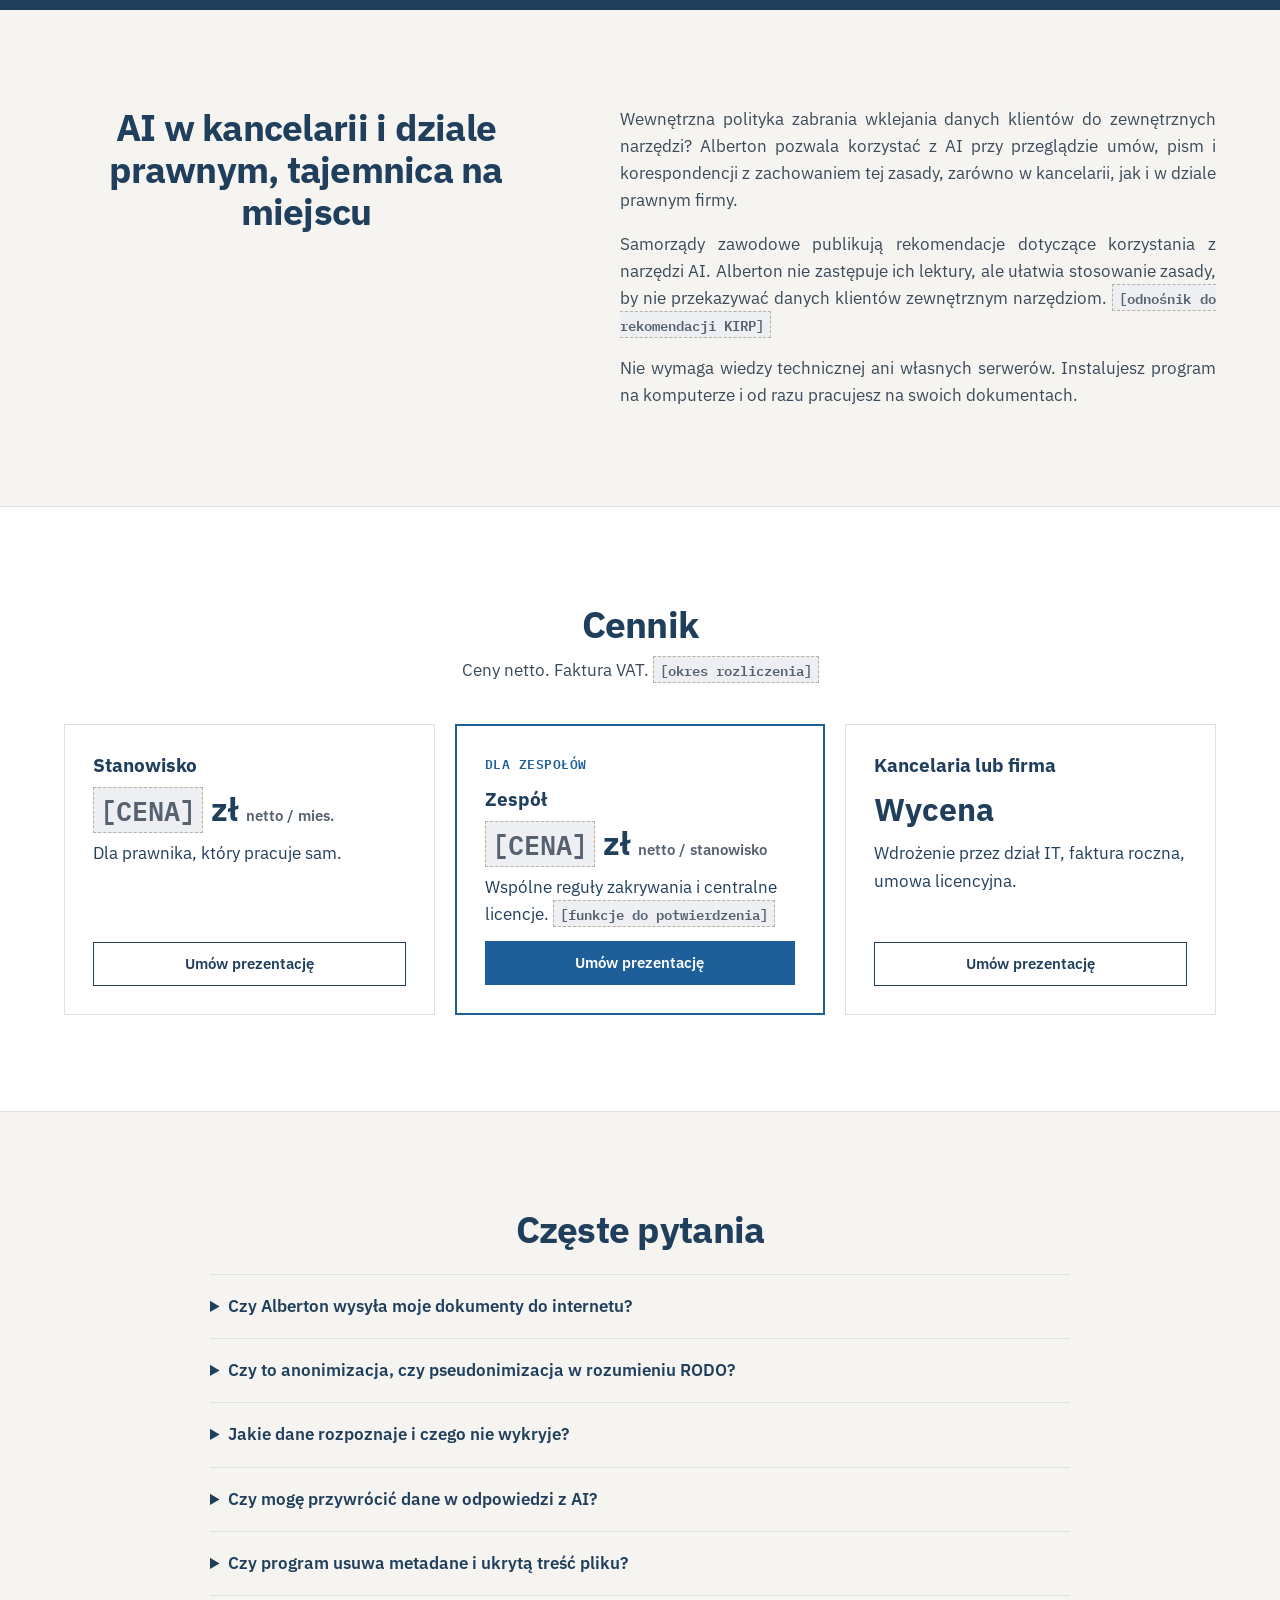
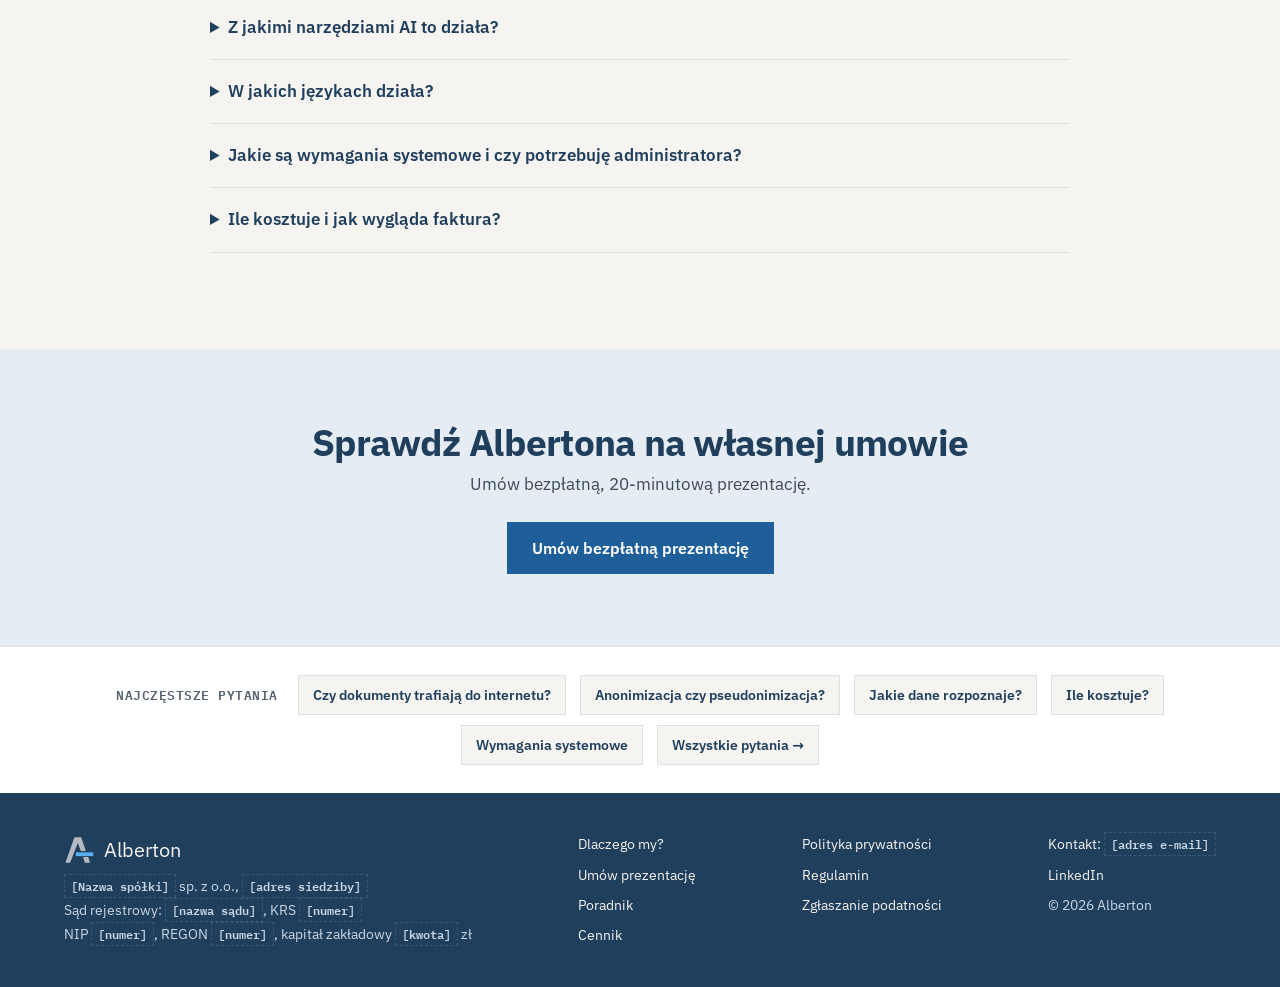
==== commit f45c28d5: "Hero: wyrównanie do lewej, nowy nadtytuł, bez napisu Windows i macOS Co-Authored-By: Claude Sonnet 5" ====
--- a/index.html
+++ b/index.html
@@ -65,13 +65,12 @@
   <section class="hero-bg" aria-labelledby="hero-title">
   <div class="wrap hero">
     <div class="hero-copy">
-      <p class="eyebrow">Dla kancelarii i działów prawnych</p>
+      <p class="eyebrow">Sprawdzone rozwiązanie dla kancelarii i działów prawnych</p>
       <h1 id="hero-title">Wklejaj umowy do AI bez danych klientów</h1>
       <p class="lead">Alberton zamienia nazwiska, numery PESEL, adresy i numery rachunków na znaczniki, zanim tekst opuści Twój komputer. Działa offline, z dokumentami po polsku i angielsku.</p>
       <div class="actions">
         <a class="btn btn-primary" href="/prezentacja/">Umów bezpłatną prezentację (20 min)</a>
       </div>
-      <p class="hero-note">Windows i macOS</p>
     </div>
 
     <div class="hero-demo">
--- a/assets/styles.css
+++ b/assets/styles.css
@@ -102,7 +102,7 @@
 /* Hero */
 .hero { display: flex; flex-wrap: wrap; align-items: center; gap: 56px; padding-top: 88px; padding-bottom: 72px; }
 .hero-copy { flex: 1 1 400px; min-width: 0; display: flex; flex-direction: column; gap: 24px; }
-.eyebrow { font-family: var(--mono); font-size: 14px; font-weight: 600; color: var(--mark-dark); letter-spacing: 0.05em; text-transform: uppercase; }
+.eyebrow { font-size: 16px; font-weight: 600; color: var(--mark-dark); }
 .hero h1 { font-size: clamp(2.4rem, 5vw, 3.4rem); line-height: 1.05; letter-spacing: -0.025em; }
 .lead { font-size: 1.2rem; color: var(--text-2); max-width: 34em; }
 .actions { display: flex; flex-wrap: wrap; gap: 12px; }
@@ -192,9 +192,9 @@
 .section-head { margin-left: auto; margin-right: auto; text-align: center; align-items: center; }
 .section-head p { max-width: 60ch; }
 .justify, .prose p, .rule-copy p, .law-cols p, .security-copy p, .faq details p { text-align: justify; hyphens: auto; -webkit-hyphens: auto; }
-.hero-copy { text-align: center; align-items: center; }
-.hero-copy .lead { text-align: center; }
-.hero-copy .actions { justify-content: center; }
+.hero-copy { text-align: left; align-items: flex-start; }
+.hero-copy .lead { text-align: left; }
+.hero-copy .actions { justify-content: flex-start; }
 .rule-copy .h2, .security-copy .h2, .law .h2 { text-align: center; margin-left: auto; margin-right: auto; }
 .cta .wrap { flex-direction: column; text-align: center; justify-content: center; }
 .cta-copy { flex: none; align-items: center; }
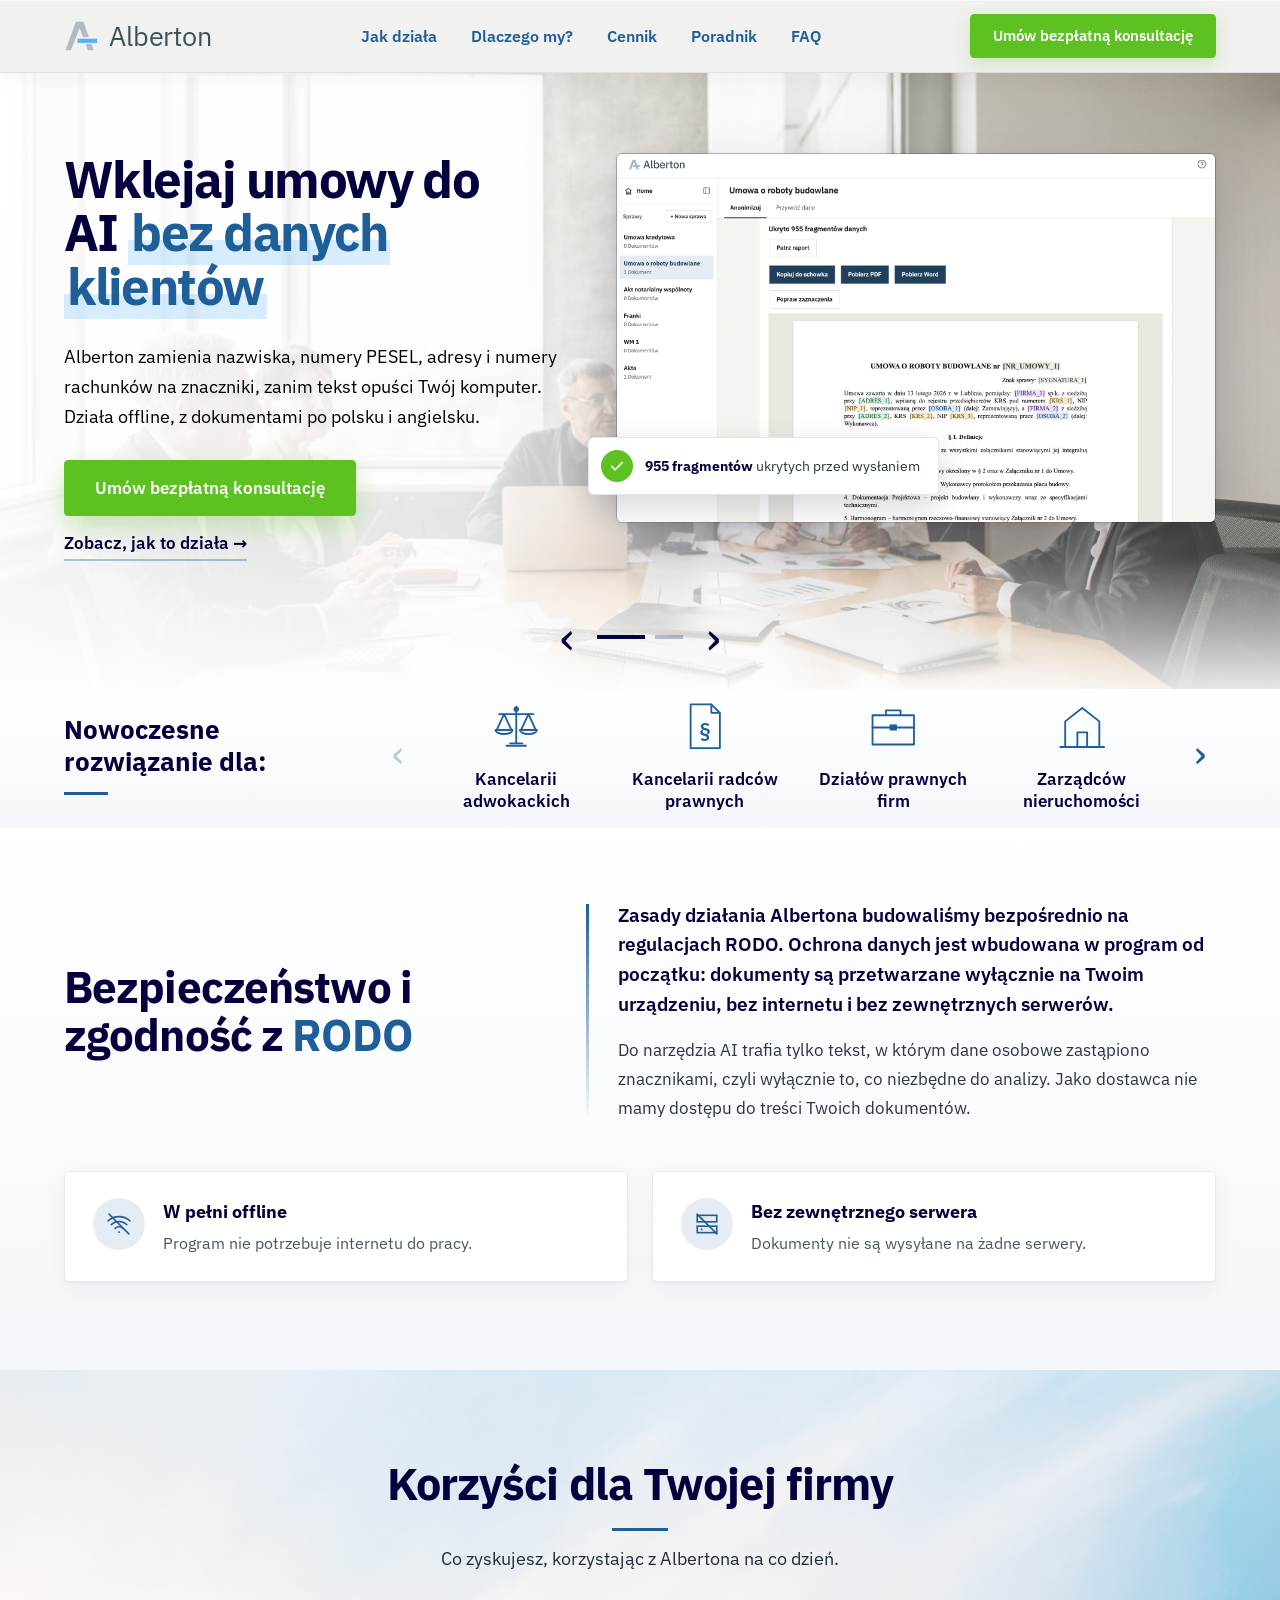
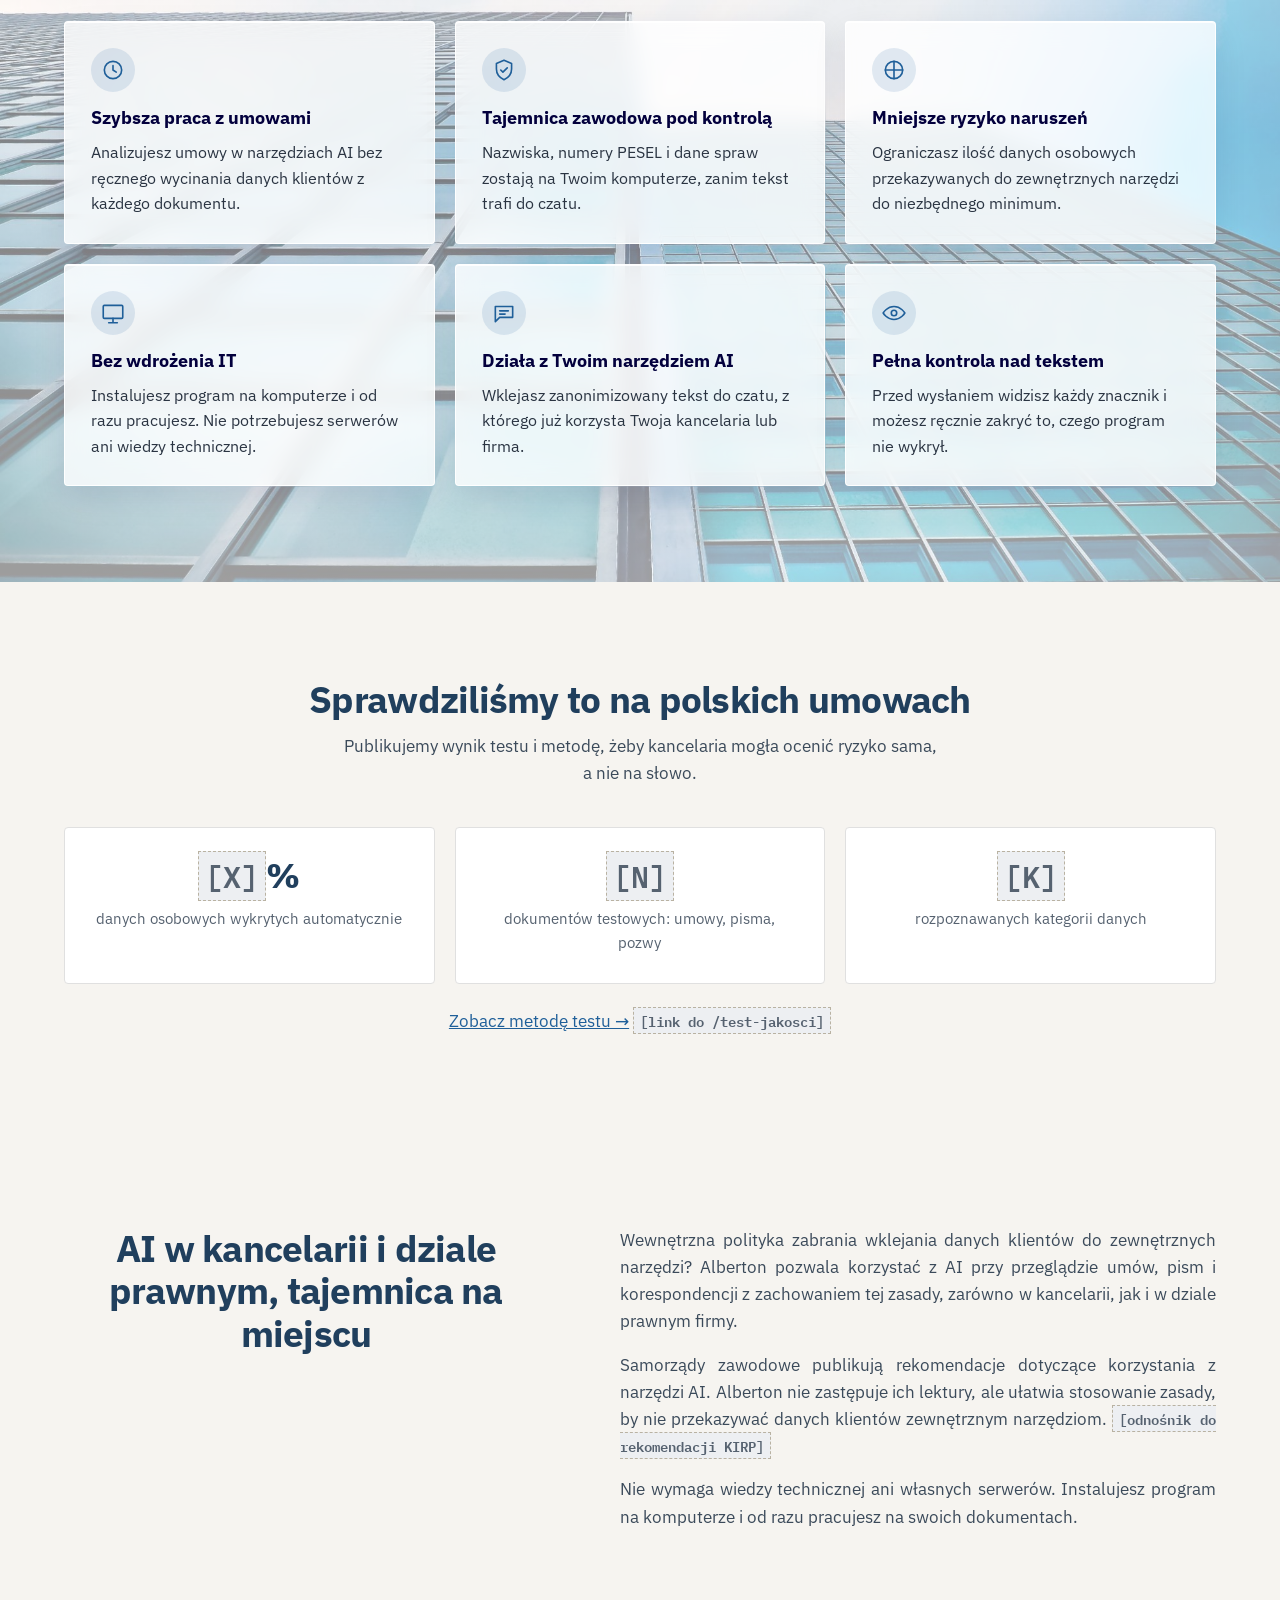
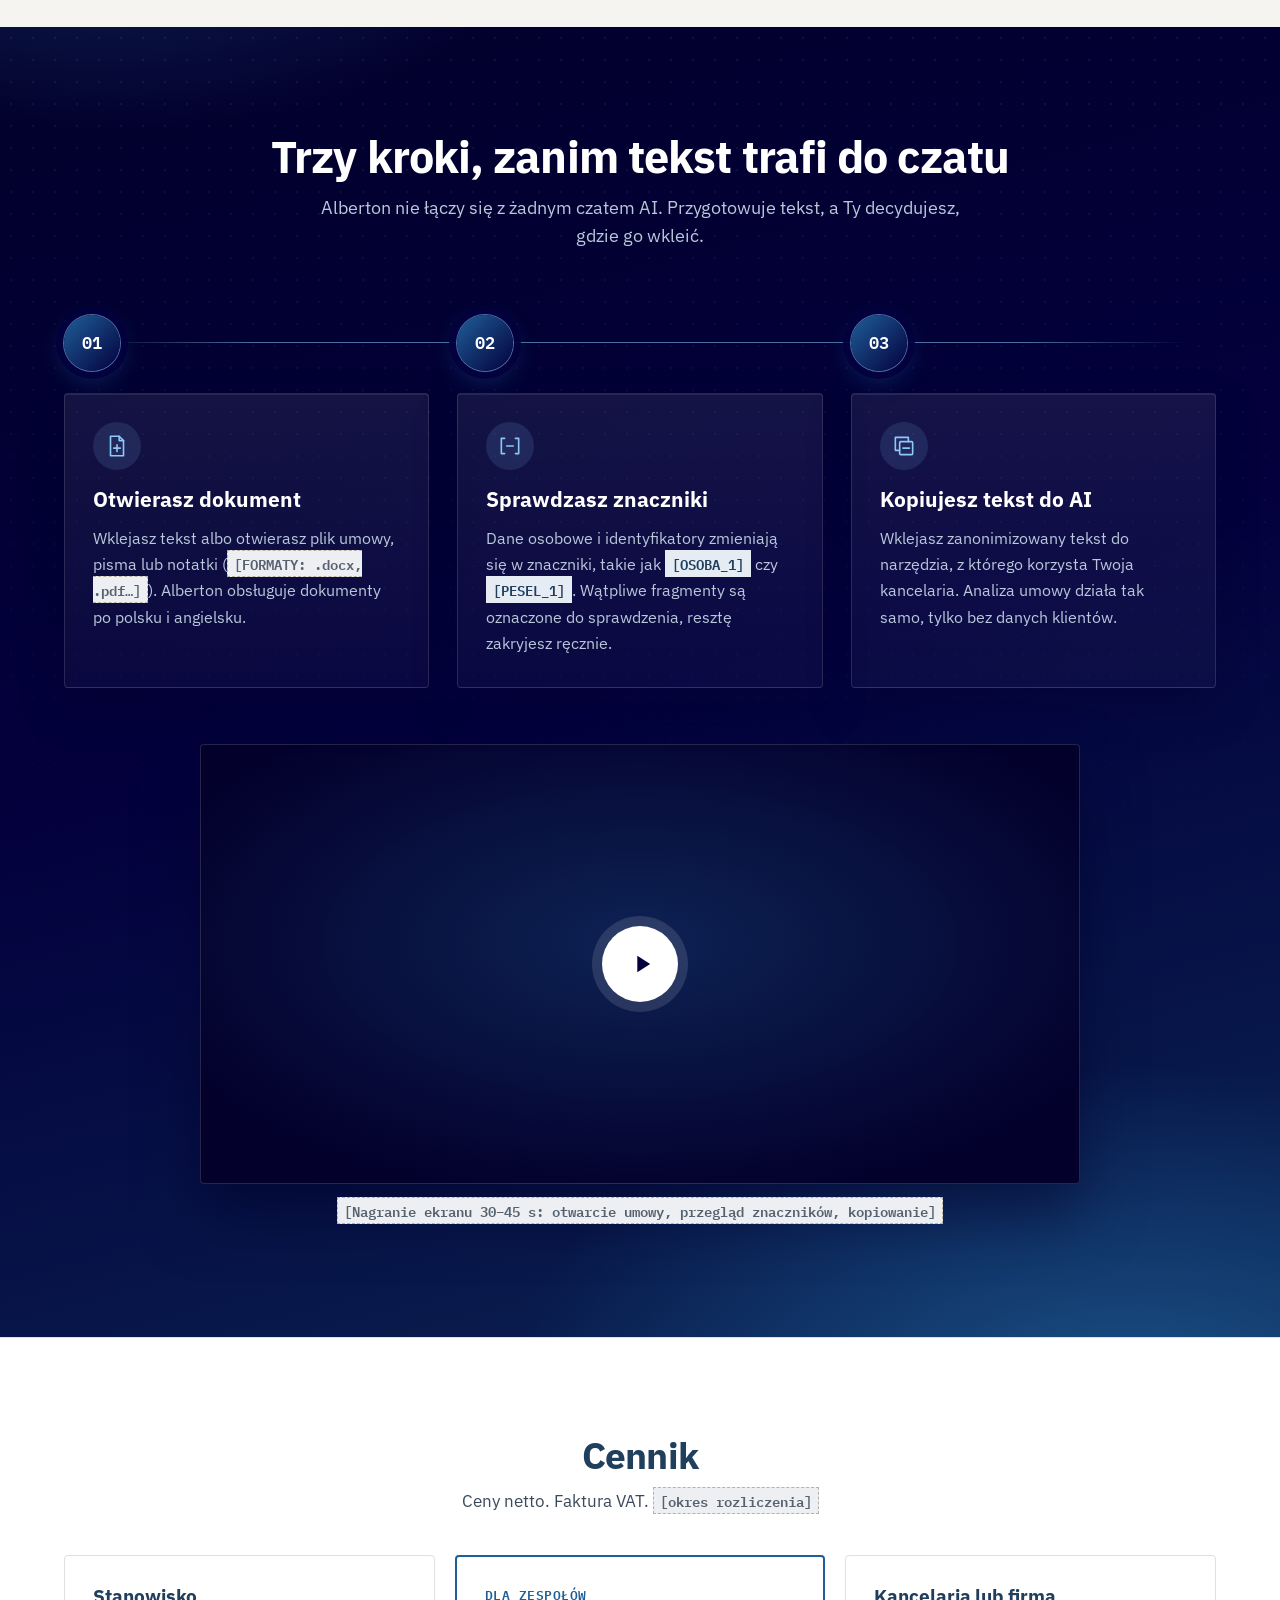
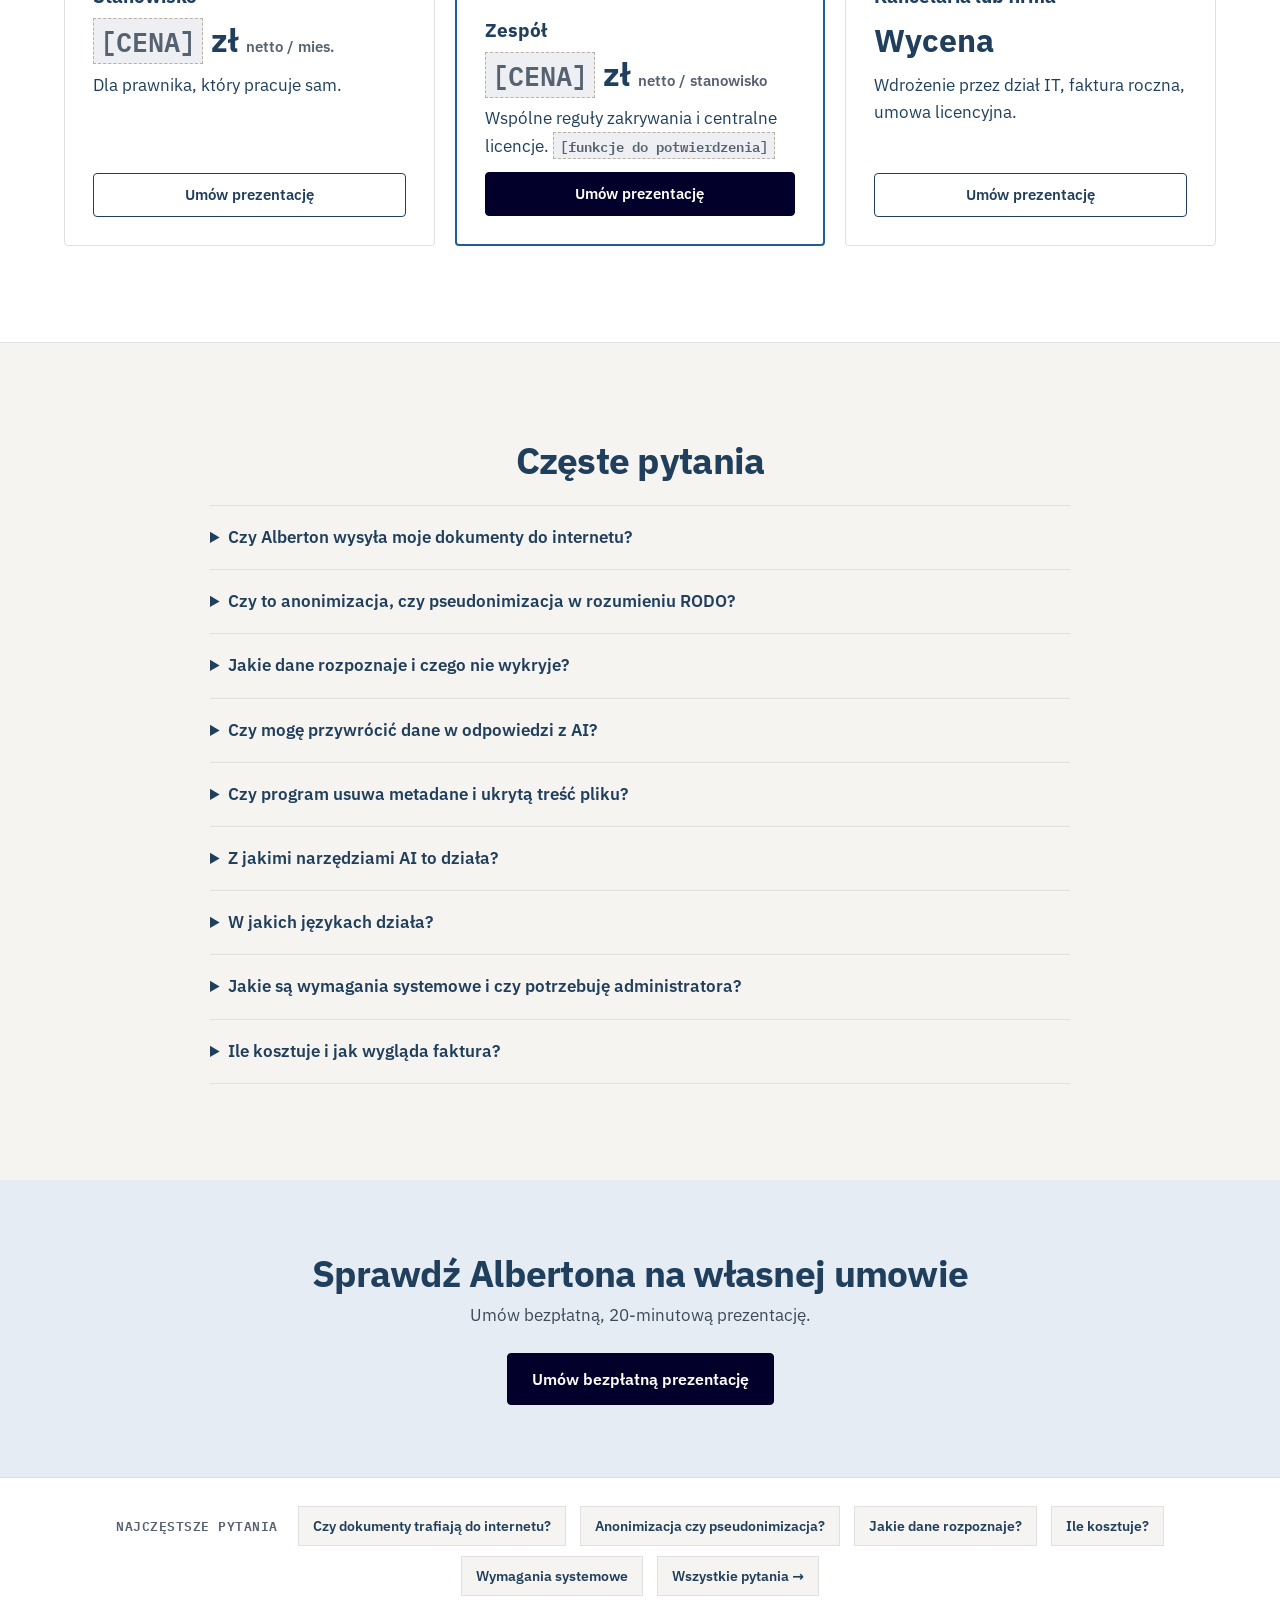
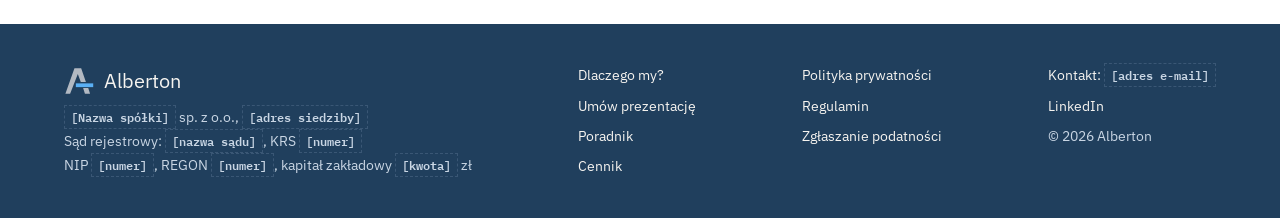
==== commit 7ad7ae24: "Nowa wersja strony z podglądu: slider w hero, pasek grup odbiorców, sekcje bezpieczeństwa i korzyści" ====
--- a/index.html
+++ b/index.html
@@ -5,7 +5,7 @@
 <meta name="viewport" content="width=device-width, initial-scale=1">
 <title>Alberton — anonimizacja umów przed wklejeniem do AI</title>
 <meta name="description" content="Alberton zamienia nazwiska, numery PESEL, adresy i numery rachunków na znaczniki, zanim tekst opuści Twój komputer. Działa offline, dla dokumentów po polsku i angielsku.">
-<meta name="theme-color" content="#13233F">
+<meta name="theme-color" content="#03003D">
 <link rel="canonical" href="https://alberton.pl/">
 <link rel="icon" href="/favicon.svg" type="image/svg+xml">
 <link rel="apple-touch-icon" href="/assets/apple-touch-icon.png">
@@ -48,14 +48,14 @@
       <span>Alberton</span>
     </a>
     <nav class="main-nav" aria-label="Główna nawigacja">
-      <a class="nav-link" href="/#jak-dziala">Jak działa</a>
+      <a class="nav-link" href="#jak-dziala">Jak działa</a>
       <a class="nav-link" href="/dlaczego-my/">Dlaczego my?</a>
-      <a class="nav-link" href="/#cennik">Cennik</a>
+      <a class="nav-link" href="#cennik">Cennik</a>
       <a class="nav-link" href="/poradnik/">Poradnik</a>
-      <a class="nav-link" href="/#faq">FAQ</a>
+      <a class="nav-link" href="#faq">FAQ</a>
     </nav>
     <div class="nav-actions">
-      <a class="btn btn-primary btn-sm" href="/prezentacja/">Umów prezentację</a>
+      <a class="btn btn-primary btn-sm btn-green" href="/prezentacja/">Umów bezpłatną konsultację</a>
     </div>
   </div>
 </header>
@@ -63,75 +63,92 @@
 <main id="tresc">
 
   <section class="hero-bg" aria-labelledby="hero-title">
-  <div class="wrap hero">
+  <div class="hero-slider" role="region" aria-roledescription="karuzela" aria-label="Najważniejsze informacje o Albertonie">
+  <button type="button" class="hs-arrow hs-prev" aria-label="Poprzedni slajd">&#8249;</button>
+  <button type="button" class="hs-arrow hs-next" aria-label="Następny slajd">&#8250;</button>
+  <div class="hs-track">
+  <div class="wrap hero hs-slide is-active" role="group" aria-roledescription="slajd" aria-label="1 z 2">
     <div class="hero-copy">
-      <p class="eyebrow">Sprawdzone rozwiązanie dla kancelarii i działów prawnych</p>
-      <h1 id="hero-title">Wklejaj umowy do AI bez danych klientów</h1>
+      <h1 id="hero-title">Wklejaj umowy do AI <span class="hl">bez danych klientów</span></h1>
       <p class="lead">Alberton zamienia nazwiska, numery PESEL, adresy i numery rachunków na znaczniki, zanim tekst opuści Twój komputer. Działa offline, z dokumentami po polsku i angielsku.</p>
       <div class="actions">
-        <a class="btn btn-primary" href="/prezentacja/">Umów bezpłatną prezentację (20 min)</a>
+        <a class="btn btn-primary btn-green" href="/prezentacja/">Umów bezpłatną konsultację</a>
+        <a class="hero-link" href="#jak-dziala">Zobacz, jak to działa <span aria-hidden="true">→</span></a>
       </div>
     </div>
 
     <div class="hero-demo">
-      <img class="hero-shot" src="/assets/aplikacja.webp" width="2000" height="1231" alt="Okno aplikacji Alberton z zanonimizowaną umową o roboty budowlane: dane w tekście zastąpione kolorowymi znacznikami, takimi jak [FIRMA_1], [ADRES_1] i [OSOBA_1]">
-    </div>
-  </div>
-  </section>
-
-  <section class="strip" aria-label="W skrócie">
-    <ul class="wrap">
-      <li>Działa w pełni offline</li>
-      <li>Dokumenty nie trafiają na żadne serwery</li>
-      <li>Windows i macOS</li>
-      <li>Polski i angielski</li>
-    </ul>
-  </section>
-
-  <section id="jak-dziala" class="wrap section" aria-labelledby="how-title">
-    <div class="section-head">
-      <h2 id="how-title" class="h2">Trzy kroki, zanim tekst trafi do czatu</h2>
-      <p class="muted">Alberton nie łączy się z żadnym czatem AI. Przygotowuje tekst, a Ty decydujesz, gdzie go wkleić.</p>
-    </div>
-    <ol class="steps">
-      <li>
-        <span class="num" aria-hidden="true">[01]</span>
-        <h3>Otwierasz dokument</h3>
-        <p>Wklejasz tekst albo otwierasz plik umowy, pisma lub notatki (<span class="ph">[FORMATY: .docx, .pdf…]</span>). Alberton obsługuje dokumenty po polsku i angielsku.</p>
-      </li>
-      <li>
-        <span class="num" aria-hidden="true">[02]</span>
-        <h3>Sprawdzasz znaczniki</h3>
-        <p>Dane osobowe i identyfikatory zmieniają się w znaczniki, takie jak <span class="tag">[OSOBA_1]</span> czy <span class="tag">[PESEL_1]</span>. Wątpliwe fragmenty są oznaczone do sprawdzenia, resztę zakryjesz ręcznie.</p>
-      </li>
-      <li>
-        <span class="num" aria-hidden="true">[03]</span>
-        <h3>Kopiujesz tekst do AI</h3>
-        <p>Wklejasz zanonimizowany tekst do narzędzia, z którego korzysta Twoja kancelaria. Analiza umowy działa tak samo, tylko bez danych klientów.</p>
-      </li>
-    </ol>
-    <div class="video-ph"><span class="ph">[Nagranie ekranu 30–45 s: otwarcie umowy, przegląd znaczników, kopiowanie]</span></div>
-  </section>
-
-  <section class="band" aria-labelledby="rule-title">
-    <div class="wrap section split">
-      <div class="rule-copy">
-        <h2 id="rule-title" class="h2">Lepiej zakryć za dużo niż za mało</h2>
-        <p class="measure muted">Kiedy Alberton nie jest pewien, czy fragment to dana osobowa, zakrywa go i oznacza do sprawdzenia. Odznaczenie zbędnego znacznika zajmuje chwilę. Przeoczony numer PESEL w czacie AI to już problem.</p>
-        <p class="measure muted">Masz też ręczne narzędzie do zaznaczania: nazwę spółki, sygnaturę akt czy szczegół sprawy zakryjesz sam, zanim skopiujesz tekst.</p>
-      </div>
+      <div class="shot-wrap">
+        <img class="hero-shot" src="/assets/aplikacja.webp" width="2000" height="1231" alt="Okno aplikacji Alberton z zanonimizowaną umową o roboty budowlane: dane w tekście zastąpione kolorowymi znacznikami, takimi jak [FIRMA_1], [ADRES_1] i [OSOBA_1]">
+        <div class="shot-chip" aria-hidden="true"><span class="chip-ico"><svg viewBox="0 0 24 24" width="18" height="18" fill="none" stroke="currentColor" stroke-width="2.2" stroke-linecap="round" stroke-linejoin="round"><path d="M5 12.5l4.5 4.5L19 7.5"/></svg></span><span><strong>955 fragmentów</strong> ukrytych przed wysłaniem</span></div>
+      </div>
+    </div>
+  </div>
+  <div class="wrap hero hs-slide" role="group" aria-roledescription="slajd" aria-label="2 z 2" aria-hidden="true">
+    <div class="hero-copy">
+      <h2 class="hero-h">Dokumenty nie opuszczają Twojego komputera</h2>
+      <p class="lead">Anonimizacja odbywa się w całości na Twoim urządzeniu. Alberton nie potrzebuje internetu, żeby działać, i nie przesyła plików na żadne serwery.</p>
+      <div class="actions"><a class="btn btn-primary btn-green" href="/prezentacja/">Umów bezpłatną konsultację</a></div>
+    </div>
+    <div class="hero-demo">
       <div class="panel">
-        <p class="panel-title">Wykryte w dokumencie</p>
+        <p class="panel-title">Na Twoim komputerze</p>
         <ul class="found">
-          <li><span>Jan Kowalski <span class="kind">· osoba</span></span><span class="status status-done">Zakryte</span></li>
-          <li><span>44051401359 <span class="kind">· PESEL</span></span><span class="status status-done">Zakryte</span></li>
-          <li><span>ul. Lipowa 7/12 <span class="kind">· adres</span></span><span class="status status-done">Zakryte</span></li>
-          <li><span>Wynajmujący <span class="kind">· możliwa osoba</span></span><span class="status status-check">Do sprawdzenia</span></li>
+          <li><span>Działanie bez internetu</span><span class="status status-done">Tak</span></li>
+          <li><span>Wysyłanie dokumentów na serwery</span><span class="status status-done">Brak</span></li>
+          <li><span>Tekst do AI wklejasz sam</span><span class="status status-done">Widzisz, co wysyłasz</span></li>
+          <li><span>Dokumentacja dla działu IT</span><span class="status status-check">Dostępna</span></li>
         </ul>
-        <button type="button" class="btn btn-outline btn-sm">Zaznacz fragment ręcznie</button>
-      </div>
-    </div>
-  </section>
+      </div>
+    </div>
+  </div>
+  </div>
+  <div class="hs-dots" role="tablist" aria-label="Wybór slajdu"></div>
+  </div>
+  </section>
+
+  <section class="promo-bar" aria-label="Dla kogo jest Alberton">
+    <div class="wrap promo-inner for-inner">
+      <p class="for-label">Nowoczesne rozwiązanie dla:</p>
+      <div class="for-slider"><button type="button" class="for-arrow for-prev" aria-label="Poprzednie" disabled>&#8249;</button><ul class="for-list"><li><span class="for-ico"><svg viewBox="0 0 48 48" width="48" height="48" fill="none" aria-hidden="true"><path d="M24 8v30" stroke="#1F5F99" stroke-width="1.5" stroke-linejoin="round" stroke-linecap="round"/><path d="M10 14h28" stroke="#1F5F99" stroke-width="1.5" stroke-linejoin="round" stroke-linecap="round"/><circle cx="24" cy="10" r="2.2" fill="#1F5F99"/><path d="M14 14 8 27h12z" stroke="#1F5F99" stroke-width="1.5" stroke-linejoin="round" stroke-linecap="round"/><path d="M34 14l-6 13h12z" stroke="#1F5F99" stroke-width="1.5" stroke-linejoin="round" stroke-linecap="round"/><path d="M7 27a7 3.5 0 0 0 14 0z" fill="none" stroke="#1F5F99" stroke-width="1.5" stroke-linejoin="round" stroke-linecap="round"/><path d="M27 27a7 3.5 0 0 0 14 0z" fill="none" stroke="#1F5F99" stroke-width="1.5" stroke-linejoin="round" stroke-linecap="round"/><path d="M16 40h16" stroke="#1F5F99" stroke-width="1.5" stroke-linejoin="round" stroke-linecap="round"/><path d="M19 38h10" stroke="#1F5F99" stroke-width="1.5" stroke-linejoin="round" stroke-linecap="round"/></svg></span><span>Kancelarii adwokackich</span></li><li><span class="for-ico"><svg viewBox="0 0 48 48" width="48" height="48" fill="none" aria-hidden="true"><path d="M12 6h17l7 7v29H12z" stroke="#1F5F99" stroke-width="1.5" stroke-linejoin="round" stroke-linecap="round"/><path d="M29 6v7h7" fill="none" stroke="#1F5F99" stroke-width="1.5" stroke-linejoin="round" stroke-linecap="round"/><text x="24" y="34" text-anchor="middle" font-family="IBM Plex Sans, sans-serif" font-size="17" font-weight="600" fill="#1F5F99">§</text></svg></span><span>Kancelarii radców prawnych</span></li><li><span class="for-ico"><svg viewBox="0 0 48 48" width="48" height="48" fill="none" aria-hidden="true"><rect x="7" y="15" width="34" height="24" fill="none" stroke="#1F5F99" stroke-width="1.5" stroke-linejoin="round" stroke-linecap="round"/><path d="M18 15v-4h12v4" stroke="#1F5F99" stroke-width="1.5" stroke-linejoin="round" stroke-linecap="round"/><path d="M7 25h34" stroke="#1F5F99" stroke-width="1.5" stroke-linejoin="round" stroke-linecap="round"/><rect x="21" y="22.5" width="6" height="5" fill="#1F5F99"/></svg></span><span>Działów prawnych firm</span></li><li><span class="for-ico"><svg viewBox="0 0 48 48" width="48" height="48" fill="none" aria-hidden="true"><path d="M6 41h36" stroke="#1F5F99" stroke-width="1.5" stroke-linejoin="round" stroke-linecap="round"/><path d="M10 41V20L24 9l14 11v21" stroke="#1F5F99" stroke-width="1.5" stroke-linejoin="round" stroke-linecap="round"/><rect x="20" y="29" width="8" height="12" fill="none" stroke="#1F5F99" stroke-width="1.5" stroke-linejoin="round" stroke-linecap="round"/></svg></span><span>Zarządców nieruchomości</span></li><li><span class="for-ico"><svg viewBox="0 0 48 48" width="48" height="48" fill="none" aria-hidden="true"><circle cx="24" cy="10" r="4.5" stroke="#1F5F99" stroke-width="1.5" stroke-linejoin="round" stroke-linecap="round"/><path d="M21 14.5h6l1.5 9h-9z" stroke="#1F5F99" stroke-width="1.5" stroke-linejoin="round" stroke-linecap="round"/><rect x="11" y="23.5" width="26" height="7" fill="none" stroke="#1F5F99" stroke-width="1.5" stroke-linejoin="round" stroke-linecap="round"/><path d="M9 34.5h30" stroke="#1F5F99" stroke-width="1.5" stroke-linejoin="round" stroke-linecap="round"/><path d="M15 40h18" stroke="#1F5F99" stroke-width="2.5" stroke-linecap="round"/></svg></span><span>Notariuszy</span></li><li><span class="for-ico"><svg viewBox="0 0 48 48" width="48" height="48" fill="none" aria-hidden="true"><rect x="12" y="6" width="24" height="36" stroke="#1F5F99" stroke-width="1.5" stroke-linejoin="round" stroke-linecap="round"/><rect x="16" y="10" width="16" height="7" fill="none" stroke="#1F5F99" stroke-width="1.5" stroke-linejoin="round" stroke-linecap="round"/><path d="M26 13.5h3" stroke="#1F5F99" stroke-width="2" stroke-linecap="round"/><circle cx="18" cy="23" r="1.6" fill="#1F5F99"/><circle cx="24" cy="23" r="1.6" fill="#1F5F99"/><circle cx="18" cy="29" r="1.6" fill="#1F5F99"/><circle cx="24" cy="29" r="1.6" fill="#1F5F99"/><circle cx="18" cy="35" r="1.6" fill="#1F5F99"/><circle cx="24" cy="35" r="1.6" fill="#1F5F99"/><rect x="28.5" y="21.5" width="3" height="15" fill="#1F5F99"/></svg></span><span>Biur rachunkowych</span></li><li><span class="for-ico"><svg viewBox="0 0 48 48" width="48" height="48" fill="none" aria-hidden="true"><rect x="10" y="6" width="28" height="36" stroke="#1F5F99" stroke-width="1.5" stroke-linejoin="round" stroke-linecap="round"/><path d="M17 33l14-14" stroke="#1F5F99" stroke-width="1.5" stroke-linejoin="round" stroke-linecap="round"/><circle cx="18.5" cy="20.5" r="3" fill="none" stroke="#1F5F99" stroke-width="1.5" stroke-linejoin="round" stroke-linecap="round"/><circle cx="29.5" cy="31.5" r="3" fill="#1F5F99"/></svg></span><span>Doradców podatkowych</span></li><li><span class="for-ico"><svg viewBox="0 0 48 48" width="48" height="48" fill="none" aria-hidden="true"><circle cx="18" cy="16" r="5" fill="none" stroke="#1F5F99" stroke-width="1.5" stroke-linejoin="round" stroke-linecap="round"/><path d="M8 38c0-6 4.5-10 10-10s10 4 10 10" stroke="#1F5F99" stroke-width="1.5" stroke-linejoin="round" stroke-linecap="round"/><circle cx="32" cy="18" r="4" stroke="#1F5F99" stroke-width="1.5" stroke-linejoin="round" stroke-linecap="round"/><path d="M30 28.5c5 0 10 3 10 9.5" stroke="#1F5F99" stroke-width="1.5" stroke-linejoin="round" stroke-linecap="round"/><circle cx="32" cy="18" r="1.6" fill="#1F5F99"/></svg></span><span>Działów kadr i HR</span></li></ul><button type="button" class="for-arrow for-next" aria-label="Więcej grup">&#8250;</button></div>
+    </div>
+  </section>
+
+  <section id="bezpieczenstwo" class="security" aria-labelledby="sec-title">
+    <div class="wrap section sec-wrap">
+      <div class="sec-top">
+        <div class="sec-head">
+                    <h2 id="sec-title" class="h2">Bezpieczeństwo i zgodność z <span class="sec-accent">RODO</span></h2>
+        </div>
+        <div class="sec-body">
+          <p class="sec-lead">Zasady działania Albertona budowaliśmy bezpośrednio na regulacjach RODO. Ochrona danych jest wbudowana w program od początku: dokumenty są przetwarzane wyłącznie na Twoim urządzeniu, bez internetu i bez zewnętrznych serwerów.</p>
+          <p class="sec-lead">Do narzędzia AI trafia tylko tekst, w którym dane osobowe zastąpiono znacznikami, czyli wyłącznie to, co niezbędne do analizy. Jako dostawca nie mamy dostępu do treści Twoich dokumentów.</p>
+        </div>
+      </div>
+      <ul class="sec-tiles">
+        <li><span class="sec-ico"><svg viewBox="0 0 24 24" width="24" height="24" fill="none" stroke="currentColor" stroke-width="1.7" stroke-linecap="square" stroke-linejoin="miter" aria-hidden="true"><path d="M2 9a15 15 0 0 1 20 0M5 12.5a10 10 0 0 1 14 0M8.5 16a5 5 0 0 1 7 0"/><path d="M12 19.5h.01"/><path d="M3 3l18 18"/></svg></span><strong>W pełni offline</strong><span>Program nie potrzebuje internetu do pracy.</span></li>
+        <li><span class="sec-ico"><svg viewBox="0 0 24 24" width="24" height="24" fill="none" stroke="currentColor" stroke-width="1.7" stroke-linecap="square" stroke-linejoin="miter" aria-hidden="true"><rect x="3" y="4" width="18" height="6"/><rect x="3" y="14" width="18" height="6"/><path d="M7 7h.01M7 17h.01"/><path d="M3 3l18 18"/></svg></span><strong>Bez zewnętrznego serwera</strong><span>Dokumenty nie są wysyłane na żadne serwery.</span></li>
+      </ul>
+    </div>
+  </section>
+
+  <section id="korzysci" class="how-sec" aria-labelledby="ben-title">
+    <div class="wrap section">
+      <div class="section-head">
+        <h2 id="ben-title" class="h2">Korzyści dla Twojej firmy</h2>
+        <p>Co zyskujesz, korzystając z Albertona na co dzień.</p>
+      </div>
+      <ul class="ben-grid">
+        <li class="how-card"><span class="how-ico"><svg viewBox="0 0 24 24" width="26" height="26" fill="none" stroke="currentColor" stroke-width="1.5" stroke-linecap="round" stroke-linejoin="round" aria-hidden="true"><circle cx="12" cy="12" r="8"/><path d="M12 8v4l3 2"/></svg></span><h3>Szybsza praca z umowami</h3><p>Analizujesz umowy w narzędziach AI bez ręcznego wycinania danych klientów z każdego dokumentu.</p></li>
+        <li class="how-card"><span class="how-ico"><svg viewBox="0 0 24 24" width="26" height="26" fill="none" stroke="currentColor" stroke-width="1.5" stroke-linecap="round" stroke-linejoin="round" aria-hidden="true"><path d="M12 3l7 3v5c0 4.5-3 8-7 10-4-2-7-5.5-7-10V6z"/><path d="M9 12l2 2 4-4"/></svg></span><h3>Tajemnica zawodowa pod kontrolą</h3><p>Nazwiska, numery PESEL i dane spraw zostają na Twoim komputerze, zanim tekst trafi do czatu.</p></li>
+        <li class="how-card"><span class="how-ico"><svg viewBox="0 0 24 24" width="26" height="26" fill="none" stroke="currentColor" stroke-width="1.5" stroke-linecap="round" stroke-linejoin="round" aria-hidden="true"><path d="M4 12h16M12 4v16"/><circle cx="12" cy="12" r="8"/></svg></span><h3>Mniejsze ryzyko naruszeń</h3><p>Ograniczasz ilość danych osobowych przekazywanych do zewnętrznych narzędzi do niezbędnego minimum.</p></li>
+        <li class="how-card"><span class="how-ico"><svg viewBox="0 0 24 24" width="26" height="26" fill="none" stroke="currentColor" stroke-width="1.5" stroke-linecap="round" stroke-linejoin="round" aria-hidden="true"><rect x="3" y="5" width="18" height="12" rx="1"/><path d="M8 21h8M12 17v4"/></svg></span><h3>Bez wdrożenia IT</h3><p>Instalujesz program na komputerze i od razu pracujesz. Nie potrzebujesz serwerów ani wiedzy technicznej.</p></li>
+        <li class="how-card"><span class="how-ico"><svg viewBox="0 0 24 24" width="26" height="26" fill="none" stroke="currentColor" stroke-width="1.5" stroke-linecap="round" stroke-linejoin="round" aria-hidden="true"><path d="M4 6h16v10H8l-4 4z"/><path d="M8 10h8M8 13h5"/></svg></span><h3>Działa z Twoim narzędziem AI</h3><p>Wklejasz zanonimizowany tekst do czatu, z którego już korzysta Twoja kancelaria lub firma.</p></li>
+        <li class="how-card"><span class="how-ico"><svg viewBox="0 0 24 24" width="26" height="26" fill="none" stroke="currentColor" stroke-width="1.5" stroke-linecap="round" stroke-linejoin="round" aria-hidden="true"><path d="M2 12s3.5-6 10-6 10 6 10 6-3.5 6-10 6S2 12 2 12z"/><circle cx="12" cy="12" r="2.5"/></svg></span><h3>Pełna kontrola nad tekstem</h3><p>Przed wysłaniem widzisz każdy znacznik i możesz ręcznie zakryć to, czego program nie wykrył.</p></li>
+      </ul>
+    </div>
+  </section>
+
 
   <section id="test-jakosci" class="wrap section" aria-labelledby="test-title">
     <div class="section-head">
@@ -146,21 +163,6 @@
     <p class="center" style="margin-top:24px"><a href="#">Zobacz metodę testu →</a> <span class="ph">[link do /test-jakosci]</span></p>
   </section>
 
-  <section id="bezpieczenstwo" class="security" aria-labelledby="sec-title">
-    <div class="wrap section security-grid">
-      <div class="security-copy">
-        <h2 id="sec-title" class="h2">Dokumenty nie opuszczają Twojego komputera</h2>
-        <p>Anonimizacja odbywa się w całości na Twoim urządzeniu. Alberton nie potrzebuje internetu, żeby działać, i nie przesyła plików na żadne serwery.</p>
-        <p><a class="btn btn-primary" href="/dlaczego-my/">Bezpieczeństwo i dokumentacja</a></p>
-      </div>
-      <ul class="facts">
-        <li>Działa w pełni offline</li>
-        <li>Bez konta w chmurze i bez wysyłania dokumentów</li>
-        <li>Tekst do AI wklejasz sam, więc zawsze widzisz, co wysyłasz</li>
-        <li>Dokumentacja dla działu IT i inspektora ochrony danych</li>
-      </ul>
-    </div>
-  </section>
 
   <section id="kancelarie" class="wrap section law" aria-labelledby="law-title">
     <h2 id="law-title" class="h2">AI w kancelarii i dziale prawnym, tajemnica na miejscu</h2>
@@ -169,6 +171,30 @@
       <p>Samorządy zawodowe publikują rekomendacje dotyczące korzystania z narzędzi AI. Alberton nie zastępuje ich lektury, ale ułatwia stosowanie zasady, by nie przekazywać danych klientów zewnętrznym narzędziom. <span class="ph">[odnośnik do rekomendacji KIRP]</span></p>
       <p>Nie wymaga wiedzy technicznej ani własnych serwerów. Instalujesz program na komputerze i od razu pracujesz na swoich dokumentach.</p>
     </div>
+  </section>
+
+  <section id="jak-dziala" class="how-sec" aria-labelledby="how-title">
+    <div class="wrap section">
+    <div class="section-head">
+      <h2 id="how-title" class="h2">Trzy kroki, zanim tekst trafi do czatu</h2>
+      <p class="muted">Alberton nie łączy się z żadnym czatem AI. Przygotowuje tekst, a Ty decydujesz, gdzie go wkleić.</p>
+    </div>
+    <ol class="how-steps">
+        <li>
+          <span class="how-badge" aria-hidden="true">01</span>
+          <div class="how-card"><span class="how-ico"><svg viewBox="0 0 24 24" width="26" height="26" fill="none" stroke="currentColor" stroke-width="1.5" stroke-linecap="round" stroke-linejoin="round" aria-hidden="true"><path d="M14 3H6v18h12V7z"/><path d="M14 3v4h4"/><path d="M12 11v6M9 14h6"/></svg></span><h3>Otwierasz dokument</h3><p>Wklejasz tekst albo otwierasz plik umowy, pisma lub notatki (<span class="ph">[FORMATY: .docx, .pdf…]</span>). Alberton obsługuje dokumenty po polsku i angielsku.</p></div>
+        </li>
+        <li>
+          <span class="how-badge" aria-hidden="true">02</span>
+          <div class="how-card"><span class="how-ico"><svg viewBox="0 0 24 24" width="26" height="26" fill="none" stroke="currentColor" stroke-width="1.5" stroke-linecap="round" stroke-linejoin="round" aria-hidden="true"><path d="M7 5H4v14h3M17 5h3v14h-3"/><path d="M9 12h6"/></svg></span><h3>Sprawdzasz znaczniki</h3><p>Dane osobowe i identyfikatory zmieniają się w znaczniki, takie jak <span class="tag">[OSOBA_1]</span> czy <span class="tag">[PESEL_1]</span>. Wątpliwe fragmenty są oznaczone do sprawdzenia, resztę zakryjesz ręcznie.</p></div>
+        </li>
+        <li>
+          <span class="how-badge" aria-hidden="true">03</span>
+          <div class="how-card"><span class="how-ico"><svg viewBox="0 0 24 24" width="26" height="26" fill="none" stroke="currentColor" stroke-width="1.5" stroke-linecap="round" stroke-linejoin="round" aria-hidden="true"><rect x="8" y="8" width="12" height="12" rx="1"/><path d="M16 8V4H4v12h4"/><path d="M11 14h6"/></svg></span><h3>Kopiujesz tekst do AI</h3><p>Wklejasz zanonimizowany tekst do narzędzia, z którego korzysta Twoja kancelaria. Analiza umowy działa tak samo, tylko bez danych klientów.</p></div>
+        </li>
+      </ol>
+    <div class="how-video"><div class="how-screen"><span class="how-play" aria-hidden="true"><svg viewBox="0 0 24 24" width="28" height="28"><path d="M8 5v14l11-7z" fill="currentColor"/></svg></span></div><p class="how-caption"><span class="ph">[Nagranie ekranu 30–45 s: otwarcie umowy, przegląd znaczników, kopiowanie]</span></p></div>
+  </div>
   </section>
 
   <section id="cennik" class="band" aria-labelledby="price-title">
@@ -228,12 +254,12 @@
 <section class="faq-bar" aria-label="Najczęstsze pytania">
   <div class="wrap">
     <span class="label">Najczęstsze pytania</span>
-    <a href="/#q-internet">Czy dokumenty trafiają do internetu?</a>
-    <a href="/#q-rodo">Anonimizacja czy pseudonimizacja?</a>
-    <a href="/#q-dane">Jakie dane rozpoznaje?</a>
-    <a href="/#q-cena">Ile kosztuje?</a>
-    <a href="/#q-wymagania">Wymagania systemowe</a>
-    <a href="/#faq">Wszystkie pytania →</a>
+    <a href="#q-internet">Czy dokumenty trafiają do internetu?</a>
+    <a href="#q-rodo">Anonimizacja czy pseudonimizacja?</a>
+    <a href="#q-dane">Jakie dane rozpoznaje?</a>
+    <a href="#q-cena">Ile kosztuje?</a>
+    <a href="#q-wymagania">Wymagania systemowe</a>
+    <a href="#faq">Wszystkie pytania →</a>
   </div>
 </section>
 
@@ -249,7 +275,7 @@
       <a href="/dlaczego-my/">Dlaczego my?</a>
       <a href="/prezentacja/">Umów prezentację</a>
       <a href="/poradnik/">Poradnik</a>
-      <a href="/#cennik">Cennik</a>
+      <a href="#cennik">Cennik</a>
     </nav>
     <nav class="footer-col footer-nav" aria-label="Dokumenty">
       <a href="#">Polityka prywatności</a>
@@ -265,5 +291,6 @@
 </footer>
 
 <script src="/assets/main.js" defer></script>
+<script src="/assets/slider.js" defer></script>
 </body>
 </html>
--- a/assets/styles.css
+++ b/assets/styles.css
@@ -275,4 +275,403 @@
 .split > .form { flex: 1 1 400px; min-width: 0; }
 .card p, .steps p { text-align: left; }  /* wąskie kolumny: justowanie robi „dziury” między słowami */
 .hero-shot { display: block; width: 100%; height: auto; border: 1px solid var(--line); border-radius: 0; }
-.hero-bg { background: linear-gradient(rgba(246, 244, 240, 0.84), rgba(246, 244, 240, 0.84)), url("tlo-hero.jpg") center / cover no-repeat; }
+.hero-bg { background: linear-gradient(90deg, rgba(246, 244, 240, 0.9) 0%, rgba(246, 244, 240, 0.78) 40%, rgba(246, 244, 240, 0.4) 100%), url("tlo-hero.jpg") center / cover no-repeat; }
+@media (max-width: 1024px) { .hero-bg { background: linear-gradient(rgba(246, 244, 240, 0.78), rgba(246, 244, 240, 0.78)), url("tlo-hero.jpg") center / cover no-repeat; } }
+.hero { align-items: flex-start; }
+.hero-copy h1 { margin-top: 0; }
+
+/* Slider w hero (tylko podgląd) */
+.hero-slider { position: relative; }
+.hs-track { display: grid; }
+.hs-slide { grid-area: 1 / 1; opacity: 0; visibility: hidden; transition: opacity .35s ease, visibility .35s; }
+.hs-slide.is-active { opacity: 1; visibility: visible; }
+.hero .hero-h, .hero h2.hero-h { font-family: var(--head); font-weight: 700; font-size: clamp(2.4rem, 5vw, 3.4rem); line-height: 1.05; letter-spacing: -0.025em; margin: 0; }
+.hs-arrow { position: absolute; z-index: 5; top: 50%; translate: 0 -50%; width: 48px; height: 48px; border: 1.5px solid var(--ink); background: var(--white); color: var(--ink); font: 400 32px/1 "IBM Plex Sans", system-ui, sans-serif; cursor: pointer; display: none; align-items: center; justify-content: center; padding: 0 0 4px; }
+.hs-arrow:hover { background: var(--ink); color: var(--white); }
+.hs-prev { left: 24px; } .hs-next { right: 24px; }
+.hs-dots { display: flex; justify-content: center; align-items: center; gap: 10px; padding: 0 24px 24px; }
+.hs-dots button { width: 36px; height: 6px; border: 0; padding: 0; background: var(--ink-line); opacity: .35; cursor: pointer; position: relative; }
+.hs-dots button::after { content: ""; position: absolute; inset: -12px 0; }
+.hs-dots button[aria-selected="true"] { background: var(--mark-dark); opacity: 1; }
+.hs-dots .hs-sm { width: 40px; height: 40px; background: var(--white); color: var(--ink); opacity: 1; border: 1.5px solid var(--ink); font: 400 24px/1 "IBM Plex Sans", system-ui, sans-serif; display: inline-flex; align-items: center; justify-content: center; padding: 0 0 3px; }
+@media (min-width: 1340px) { .hs-arrow { display: flex; } .hs-sm { display: none !important; } }
+.hero { padding-bottom: 40px; }
+@media (prefers-reduced-motion: reduce) { .hs-slide { transition: none; } }
+.hero-shot { border: 1px solid #000; box-shadow: 3px 4px 10px rgba(0, 0, 0, 0.12); }
+.hero-shot { border: 1px solid rgba(0, 0, 0, 0.28); }
+.hero-shot { box-shadow: 3.6px 4.8px 12px rgba(0, 0, 0, 0.12); }
+.site-header { background: #ECECEC; border-bottom-color: #DEDEDE; }
+.site-header { background: #F5F5F5; border-bottom-color: #E6E6E6; }
+.site-header { background: #F0F0F0; border-bottom-color: #E2E2E2; }
+.security-copy .h2 { text-align: left; margin-left: 0; margin-right: 0; }
+.security-copy p { text-align: left; hyphens: manual; -webkit-hyphens: manual; }
+
+/* Sekcja bezpieczeństwa: nagłówek, opis, trzy kafelki */
+.sec-wrap { display: flex; flex-direction: column; gap: 20px; }
+.security .sec-wrap .h2 { max-width: 40ch; text-align: left; margin: 0; }
+.sec-lead { max-width: 60ch; text-align: left; color: var(--on-ink); margin: 0; }
+.sec-tiles { list-style: none; margin: 16px 0 0; padding: 0; display: grid; grid-template-columns: repeat(3, minmax(0, 1fr)); gap: 16px; }
+.sec-tiles li { border: 1px solid var(--ink-line); padding: 24px; font-size: 1.1rem; font-weight: 600; color: var(--paper); display: flex; flex-direction: column; gap: 14px; }
+.sec-tiles li::before { content: ""; width: 14px; height: 6px; background: var(--mark-on-ink); }
+@media (max-width: 760px) { .sec-tiles { grid-template-columns: 1fr; } }
+
+/* Sekcja bezpieczeństwa: oprawa wizualna */
+.security { background-color: var(--ink); background-image: linear-gradient(rgba(255,255,255,.04) 1px, transparent 1px), linear-gradient(90deg, rgba(255,255,255,.04) 1px, transparent 1px); background-size: 48px 48px; }
+.sec-wrap { gap: 48px; }
+.sec-top { display: flex; flex-wrap: wrap; align-items: center; gap: 40px 64px; }
+.sec-copy { flex: 1 1 380px; min-width: 0; display: flex; flex-direction: column; gap: 20px; }
+.security .sec-wrap .h2 { max-width: 26ch; }
+.sec-diagram { flex: 1 1 400px; min-width: 0; max-width: 520px; width: 100%; height: auto; font-family: "IBM Plex Sans", system-ui, sans-serif; }
+.dg-label { font: 600 11px/1 "IBM Plex Mono", ui-monospace, monospace; letter-spacing: .08em; fill: #8CC8F8; }
+.dg-brand { font: 700 17px/1 "IBM Plex Sans", system-ui, sans-serif; fill: #102a44; }
+.dg-doc rect:first-child { fill: #F6F4F0; stroke: none; }
+.dg-doc path { stroke: #203F5D; stroke-width: 2; fill: none; }
+.dg-doc rect:not(:first-child) { fill: #203F5D; }
+.dg-doc:last-of-type rect:not(:first-child) { fill: #5AB0F5; }
+.dg-arrow { stroke: #C9D6E4; stroke-width: 2; fill: none; stroke-linecap: square; }
+.dg-cut { stroke: #8CC8F8; stroke-width: 2; stroke-dasharray: 6 6; fill: none; opacity: .7; }
+.dg-x { stroke: #E9A23B; stroke-width: 4; stroke-linecap: square; }
+.dg-server rect { fill: none; stroke: #8CC8F8; stroke-width: 1.5; stroke-dasharray: 5 4; opacity: .55; }
+.sec-tiles { margin-top: 0; gap: 20px; }
+.sec-tiles li { position: relative; background: rgba(255,255,255,.05); border: 1px solid var(--ink-line); border-top: 3px solid var(--mark-on-ink); padding: 28px 28px 30px; gap: 10px; font-weight: 400; font-size: 1rem; line-height: 1.5; color: var(--on-ink); }
+.sec-tiles li::before { content: none; }
+.sec-tiles strong { font-family: var(--head); font-size: 1.2rem; font-weight: 700; color: var(--paper); }
+.sec-ico { width: 52px; height: 52px; border: 1px solid var(--mark-on-ink); color: var(--mark-on-ink); display: inline-flex; align-items: center; justify-content: center; margin-bottom: 8px; }
+
+/* Sekcja bezpieczeństwa: gradient z palety Prussian 02002A, Deep Navy 03003D, Baltic Blue 1F5F99 */
+.security {
+  background-color: #03003D;
+  background-image:
+    linear-gradient(rgba(255,255,255,.05) 1px, transparent 1px),
+    linear-gradient(90deg, rgba(255,255,255,.05) 1px, transparent 1px),
+    linear-gradient(180deg, #1F5F99 0%, #03003D 60%, #02002A 100%);
+  background-size: 48px 48px, 48px 48px, 100% 100%;
+}
+.sec-tiles li { background: rgba(255,255,255,.07); border-color: rgba(255,255,255,.2); border-top-color: var(--mark-on-ink); }
+.sec-diagram > rect:first-of-type { fill: rgba(255,255,255,.06); }
+.btn-primary { background: #02002A; border-color: #02002A; color: var(--white); }
+.btn-primary:hover { background: #03003D; border-color: #03003D; color: var(--white); }
+.hero h1, .hero .hero-h { color: #03003D; }
+
+/* Pasek pod hero: gradient z palety, tylko w tym pasku */
+.promo-bar { background: linear-gradient(90deg, #02002A 0%, #03003D 40%, #1F5F99 100%); color: var(--white); }
+.promo-inner { display: flex; flex-wrap: wrap; align-items: center; gap: 16px 28px; padding-top: 16px; padding-bottom: 16px; }
+.promo-badge { flex: none; width: 60px; height: 60px; background: #E9A23B; color: #02002A; display: flex; flex-direction: column; align-items: center; justify-content: center; line-height: 1; }
+.promo-badge strong { font-size: 1.7rem; font-weight: 700; }
+.promo-badge span { font-size: 9.5px; font-weight: 600; letter-spacing: .04em; margin-top: 2px; }
+.promo-text { flex: 1 1 320px; min-width: 0; }
+.promo-title { margin: 0; font-family: var(--head); font-weight: 700; font-size: clamp(1.1rem, 2.2vw, 1.5rem); line-height: 1.25; }
+.promo-title em { font-style: normal; color: #E9A23B; }
+.promo-sub { margin: 4px 0 0; font-size: 14px; font-weight: 600; color: #E9A23B; }
+.promo-btn { flex: none; background: var(--white); border-color: var(--white); color: #02002A; min-height: 44px; }
+.promo-btn:hover { background: #E6ECF3; border-color: #E6ECF3; color: #02002A; }
+/* Sekcja bezpieczeństwa pod paskiem: jednolity granat */
+.security { background-color: #203F5D; background-image: linear-gradient(rgba(255,255,255,.04) 1px, transparent 1px), linear-gradient(90deg, rgba(255,255,255,.04) 1px, transparent 1px); background-size: 48px 48px; }
+.promo-bar { background: linear-gradient(180deg, #1F5F99 0%, #03003D 65%, #02002A 100%); }
+.promo-bar { background: linear-gradient(180deg, #02002A 0%, #03003D 35%, #1F5F99 100%); }
+.promo-bar { background: linear-gradient(90deg, #02002A 0%, #03003D 40%, #1F5F99 100%); }
+
+/* Sekcja bezpieczeństwa: białe tło */
+.security { background: #FFFFFF; color: var(--ink); }
+.security .sec-wrap .h2 { color: #03003D; }
+.sec-lead { color: var(--text-2); }
+.sec-tiles li { background: var(--paper); border: 1px solid var(--line); border-top: 3px solid #1F5F99; color: var(--graphite); }
+.sec-tiles strong { color: #03003D; }
+.sec-ico { border-color: #1F5F99; color: #1F5F99; background: var(--white); }
+.dg-label { fill: #1F5F99; }
+.sec-diagram > rect:first-of-type { fill: rgba(31, 95, 153, .06); stroke: #1F5F99; }
+.dg-doc rect:first-child { fill: #FFFFFF; stroke: #203F5D; stroke-width: 1.5; }
+.dg-arrow { stroke: #203F5D; }
+.dg-cut { stroke: #1F5F99; }
+.dg-server rect { stroke: #1F5F99; opacity: .7; }
+.security .sec-wrap .h2 { max-width: 34ch; }
+.sec-lead { max-width: 64ch; }
+.promo-inner { padding-top: 20px; padding-bottom: 20px; }
+
+/* Pasek „Zaufały nam” (logotypy przykładowe) */
+.trust-inner { gap: 12px 40px; justify-content: space-between; }
+.trust-label { margin: 0; font-family: var(--head); font-weight: 700; font-size: 1.05rem; color: var(--white); white-space: nowrap; display: flex; flex-direction: column; gap: 2px; }
+.trust-note { font: 600 11px/1.2 var(--mono); color: rgba(255,255,255,.55); letter-spacing: .03em; }
+.trust-logos { list-style: none; margin: 0; padding: 0; display: flex; flex-wrap: wrap; align-items: center; gap: 14px 40px; flex: 1 1 600px; justify-content: space-between; }
+.trust-logo { display: flex; align-items: center; gap: 8px; color: rgba(255,255,255,.78); white-space: nowrap; }
+.trust-logo span { font-size: 17px; line-height: 1; }
+.lg-a span { font-weight: 700; letter-spacing: .18em; }
+.lg-b span { font-weight: 600; font-size: 18px; }
+.lg-c span { font-weight: 400; letter-spacing: .3em; }
+.lg-d span { font-weight: 600; font-style: italic; }
+.lg-e span { font-weight: 700; letter-spacing: -.02em; text-transform: lowercase; font-size: 19px; }
+@media (max-width: 760px) { .trust-logos { justify-content: flex-start; gap: 14px 28px; } }
+
+/* Pasek „Nowoczesne rozwiązanie dla” (dwa razy wyższy) */
+.for-inner { padding-top: 44px; padding-bottom: 44px; gap: 20px 48px; justify-content: space-between; }
+.for-label { margin: 0; font-family: var(--head); font-weight: 700; font-size: clamp(1.15rem, 2vw, 1.4rem); color: var(--white); flex: 0 1 220px; line-height: 1.25; }
+.for-list { list-style: none; margin: 0; padding: 0; flex: 1 1 640px; display: grid; grid-template-columns: repeat(4, minmax(0, 1fr)); gap: 20px 28px; }
+.for-list li { display: flex; align-items: center; gap: 14px; color: var(--white); font-weight: 600; font-size: 16px; line-height: 1.3; }
+.for-ico { flex: none; width: 52px; height: 52px; border: 1px solid rgba(255,255,255,.45); display: inline-flex; align-items: center; justify-content: center; color: #8CC8F8; }
+@media (max-width: 1024px) { .for-list { grid-template-columns: repeat(2, minmax(0, 1fr)); } }
+@media (max-width: 520px) { .for-list { grid-template-columns: 1fr; } .for-inner { padding-top: 32px; padding-bottom: 32px; } }
+
+/* Pasek „Nowoczesne rozwiązanie dla”: dopracowanie */
+.for-inner { align-items: stretch; padding-top: 48px; padding-bottom: 48px; }
+.for-label { align-self: center; display: flex; flex-direction: column; gap: 14px; font-size: clamp(1.25rem, 2.2vw, 1.6rem); }
+.for-label::after { content: ""; width: 44px; height: 3px; background: #5AB0F5; }
+.for-list { gap: 0; }
+.for-list li { flex-direction: column; align-items: center; justify-content: flex-start; text-align: center; gap: 16px; padding: 4px 20px; border-left: 1px solid rgba(255,255,255,.14); font-size: 17px; }
+.for-list li:first-child { border-left: 0; }
+.for-ico { width: 80px; height: 80px; background: rgba(255,255,255,.06); border: 1px solid rgba(140,200,248,.5); transition: background .2s, border-color .2s; }
+.for-ico svg { width: 40px; height: 40px; stroke-width: 1.4; }
+.for-list li:hover .for-ico { background: rgba(140,200,248,.14); border-color: #8CC8F8; }
+@media (max-width: 1024px) { .for-list { gap: 28px 0; } .for-list li:nth-child(3) { border-left: 0; } }
+@media (max-width: 520px) { .for-list li { flex-direction: row; text-align: left; border-left: 0; padding: 0; gap: 16px; } .for-ico { width: 64px; height: 64px; } .for-ico svg { width: 32px; height: 32px; } }
+@media (prefers-reduced-motion: reduce) { .for-ico { transition: none; } }
+.for-label { flex: 0 1 270px; }
+
+/* Pasek „Nowoczesne rozwiązanie dla”: białe tło */
+.promo-bar { background: #FFFFFF; color: var(--ink); border-bottom: 1px solid var(--line); }
+.for-label { color: #03003D; }
+.for-label::after { background: #1F5F99; }
+.for-list li { color: #03003D; border-left-color: var(--line); }
+.for-ico { background: var(--paper); border-color: rgba(31, 95, 153, .45); color: #1F5F99; }
+.for-list li:hover .for-ico { background: #E6ECF3; border-color: #1F5F99; }
+
+/* Pasek „dla”: bez separatorów i kwadratów, ikony w kolorze, pasek o 25% niższy */
+.for-inner { padding-top: 34px; padding-bottom: 34px; }
+.for-list li { border-left: 0 !important; gap: 12px; }
+.for-ico, .for-list li:hover .for-ico { width: auto; height: auto; background: none; border: 0; }
+.for-ico svg { width: 48px; height: 48px; stroke-width: initial; }
+@media (max-width: 520px) { .for-ico svg { width: 40px; height: 40px; } }
+.for-inner { padding-top: 12px; padding-bottom: 12px; }
+.promo-bar { background: #4DB1FF; border-bottom: 0; }
+.for-label::after { background: #03003D; }
+.promo-bar { background: #F5F6F7; }
+.for-label::after { background: #1F5F99; }
+
+/* Pasek „dla”: większe ikony i przewijanie ze strzałką */
+.for-inner { padding-top: 6px; padding-bottom: 6px; flex-wrap: nowrap; }
+.for-ico svg { width: 60px; height: 60px; }
+.for-slider { position: relative; flex: 1 1 640px; min-width: 0; display: flex; align-items: center; gap: 8px; }
+.for-list { display: flex; overflow-x: auto; scroll-snap-type: x mandatory; scroll-behavior: smooth; scrollbar-width: none; flex: 1 1 auto; min-width: 0; }
+.for-list::-webkit-scrollbar { display: none; }
+.for-list li { flex: 0 0 25%; scroll-snap-align: start; padding: 4px 12px; }
+.for-arrow { flex: none; width: 40px; height: 40px; border: 1.5px solid #1F5F99; background: var(--white); color: #1F5F99; font: 400 26px/1 "IBM Plex Sans", system-ui, sans-serif; cursor: pointer; display: inline-flex; align-items: center; justify-content: center; padding: 0 0 3px; }
+.for-arrow:hover:not(:disabled) { background: #1F5F99; color: var(--white); }
+.for-arrow:disabled { opacity: .3; cursor: default; }
+@media (prefers-reduced-motion: reduce) { .for-list { scroll-behavior: auto; } }
+@media (max-width: 1024px) { .for-inner { flex-wrap: wrap; } .for-list { display: flex; } .for-list li { flex-basis: 50%; } }
+@media (max-width: 520px) { .for-list li { flex-basis: 100%; flex-direction: column; text-align: center; } .for-ico svg { width: 52px; height: 52px; } }
+.for-ico svg { width: 58.5px; height: 58.5px; }
+.for-arrow, .for-arrow:hover:not(:disabled) { border: 0; background: none; color: #1F5F99; font-size: 40px; width: 32px; }
+.for-arrow:hover:not(:disabled) { color: #03003D; }
+.security .sec-wrap { padding-top: 48px; }
+.btn-green { background: #5DC122; border-color: #5DC122; color: #FFFFFF; }
+.btn-green:hover { background: #4DA51B; border-color: #4DA51B; color: #FFFFFF; }
+.hs-arrow, .hs-arrow:hover, .hs-dots .hs-sm { border: 0; background: none; color: #03003D; font-size: 48px; }
+.hs-arrow:hover, .hs-dots .hs-sm:hover { color: #1F5F99; }
+.logo, .logo:hover, .logo span { color: #1F5F99; }
+.site-header .nav-link, .site-header .nav-link:hover { color: #1F5F99; }
+.logo, .logo:hover, .logo span { color: #3C4F59; }
+.for-inner { padding-top: 4px; padding-bottom: 4px; }
+.for-inner { padding-bottom: 12px; }
+.hero .lead { color: #000000; }
+.card, .panel, .form, .video-ph, .sec-tiles li, .hero-shot { border-radius: 4px; }
+.btn { border-radius: 4px; }
+
+/* Sekcja bezpieczeństwa: nowy układ */
+.security .sec-wrap { padding-top: 72px; padding-bottom: 88px; gap: 48px; }
+.sec-top { display: grid; grid-template-columns: minmax(0, 5fr) minmax(0, 7fr); gap: 32px 72px; align-items: start; }
+.sec-head { display: flex; flex-direction: column; gap: 14px; }
+.sec-eyebrow { margin: 0; font-size: 14px; font-weight: 600; letter-spacing: .06em; text-transform: uppercase; color: #1F5F99; display: flex; align-items: center; gap: 12px; }
+.sec-eyebrow::before { content: ""; width: 28px; height: 2px; background: #1F5F99; }
+.security .sec-wrap .h2 { max-width: 14ch; font-size: clamp(2rem, 3.6vw, 2.75rem); line-height: 1.1; }
+.sec-body { display: flex; flex-direction: column; gap: 16px; padding-left: 28px; border-left: 2px solid #E6ECF3; }
+.sec-body .sec-lead { max-width: none; font-size: 1.08rem; line-height: 1.7; color: #2A3442; }
+.sec-body .sec-lead:first-child { font-size: 1.2rem; color: #03003D; font-weight: 600; line-height: 1.55; }
+.sec-tiles { gap: 24px; }
+.sec-tiles li { background: #FFFFFF; border: 1px solid #E3E7EC; border-top: 1px solid #E3E7EC; box-shadow: 0 1px 2px rgba(2,0,42,.04), 0 8px 24px rgba(2,0,42,.05); padding: 28px; transition: transform .2s, box-shadow .2s; }
+.sec-tiles li:hover { transform: translateY(-2px); box-shadow: 0 2px 4px rgba(2,0,42,.05), 0 14px 32px rgba(2,0,42,.08); }
+.sec-ico { width: auto; height: auto; border: 0; background: none; margin-bottom: 6px; color: #1F5F99; }
+.sec-ico svg { width: 36px; height: 36px; stroke-width: 1.5; }
+@media (max-width: 860px) { .sec-top { grid-template-columns: 1fr; } .security .sec-wrap .h2 { max-width: none; } .sec-body { padding-left: 20px; } }
+@media (prefers-reduced-motion: reduce) { .sec-tiles li { transition: none; } .sec-tiles li:hover { transform: none; } }
+.sec-ico { align-self: flex-start; justify-content: flex-start; }
+.security .sec-wrap .h2 { max-width: 17ch; }
+
+/* Sekcja bezpieczeństwa: dopracowanie 2 */
+.security { background: linear-gradient(180deg, #FFFFFF 0%, #F4F7FB 100%); }
+.sec-accent { color: #1F5F99; }
+.sec-top { align-items: center; }
+.sec-body { border-left: 0; padding-left: 32px; position: relative; }
+.sec-body::before { content: ""; position: absolute; left: 0; top: 4px; bottom: 4px; width: 3px; background: linear-gradient(180deg, #1F5F99, rgba(31,95,153,0)); }
+.sec-tiles li { flex-direction: row; align-items: flex-start; gap: 18px; padding: 26px 28px; border-color: #E6EAF0; }
+.sec-tiles li > :not(.sec-ico) { }
+.sec-ico { flex: none; width: 52px; height: 52px; border-radius: 50%; background: #E6ECF3; align-items: center; justify-content: center; margin: 0; }
+.sec-ico svg { width: 26px; height: 26px; }
+.sec-tiles li { display: grid; grid-template-columns: 52px 1fr; grid-template-rows: auto auto; column-gap: 18px; row-gap: 6px; }
+.sec-tiles .sec-ico { grid-row: 1 / span 2; }
+.sec-tiles strong { align-self: end; font-size: 1.15rem; }
+.sec-tiles li > span:last-child { color: #4A5563; }
+.sec-tiles li:hover { border-color: rgba(31,95,153,.35); }
+.sec-tiles { grid-template-columns: repeat(2, minmax(0, 1fr)); }
+@media (max-width: 760px) { .sec-tiles { grid-template-columns: 1fr; } }
+.promo-bar { background: linear-gradient(180deg, #FFFFFF 0%, #F4F7FB 100%); }
+
+/* Sekcja „Trzy kroki”: granatowy gradient */
+.how-sec { background: linear-gradient(135deg, #02002A 0%, #03003D 45%, #1F5F99 100%); color: var(--white); }
+.how-sec .h2 { color: var(--white); }
+.how-sec .section-head p { color: #C9D6E4; }
+.how-sec .steps li { border-top-color: rgba(255,255,255,.35); }
+.how-sec .steps .num { color: #8CC8F8; }
+.how-sec .steps h3 { color: var(--white); }
+.how-sec .steps p { color: #C9D6E4; }
+.how-sec .video-ph { background: rgba(255,255,255,.06); border-color: rgba(255,255,255,.3); color: #C9D6E4; }
+
+/* Sekcja „Trzy kroki”: przebudowa wizualna */
+.how-sec {
+  position: relative; overflow: hidden; color: var(--white);
+  background:
+    radial-gradient(900px 480px at 88% 105%, rgba(31,95,153,.75), rgba(31,95,153,0) 70%),
+    radial-gradient(700px 380px at 8% -12%, rgba(77,177,255,.22), rgba(77,177,255,0) 70%),
+    linear-gradient(165deg, #02002A 0%, #03003D 48%, #0A2350 100%);
+}
+.how-sec::before { content: ""; position: absolute; inset: 0; pointer-events: none;
+  background-image: radial-gradient(rgba(255,255,255,.07) 1px, transparent 1px); background-size: 22px 22px;
+  -webkit-mask-image: linear-gradient(180deg, rgba(0,0,0,.9), rgba(0,0,0,0) 75%); mask-image: linear-gradient(180deg, rgba(0,0,0,.9), rgba(0,0,0,0) 75%); }
+.how-sec > .wrap { position: relative; padding-top: 104px; padding-bottom: 112px; }
+.how-sec .section-head { margin-bottom: 64px; }
+.how-sec .h2 { color: var(--white); font-size: clamp(2rem, 3.6vw, 2.8rem); letter-spacing: -.02em; }
+.how-sec .section-head p { color: #B9C8DA; font-size: 1.1rem; }
+.how-steps { list-style: none; margin: 0; padding: 0; position: relative; display: grid; grid-template-columns: repeat(3, minmax(0, 1fr)); gap: 28px; }
+.how-steps::before { content: ""; position: absolute; left: 28px; right: 28px; top: 27px; height: 1px; background: linear-gradient(90deg, rgba(140,200,248,.0), rgba(140,200,248,.55) 15%, rgba(140,200,248,.55) 85%, rgba(140,200,248,0)); }
+.how-steps li { position: relative; display: flex; flex-direction: column; gap: 22px; }
+.how-badge { position: relative; z-index: 1; width: 56px; height: 56px; border-radius: 50%; display: inline-flex; align-items: center; justify-content: center;
+  font: 600 17px/1 var(--mono); color: var(--white); background: linear-gradient(135deg, #1F5F99, #03003D); box-shadow: 0 0 0 1px rgba(140,200,248,.55), 0 0 0 8px rgba(3,0,61,.9), 0 8px 24px rgba(31,95,153,.45); }
+.how-card { flex: 1; display: flex; flex-direction: column; gap: 12px; padding: 28px 28px 30px; border-radius: 4px;
+  background: linear-gradient(180deg, rgba(255,255,255,.075), rgba(255,255,255,.03)); border: 1px solid rgba(255,255,255,.12);
+  box-shadow: inset 0 1px 0 rgba(255,255,255,.08), 0 20px 40px rgba(2,0,42,.35); transition: transform .25s, border-color .25s; }
+.how-steps li:hover .how-card { transform: translateY(-3px); border-color: rgba(140,200,248,.45); }
+.how-ico { width: 48px; height: 48px; display: inline-flex; align-items: center; justify-content: center; border-radius: 50%; color: #8CC8F8; background: rgba(140,200,248,.12); margin-bottom: 4px; }
+.how-card h3 { color: var(--white); font-size: 1.3rem; line-height: 1.3; margin: 0; }
+.how-card p { color: #B9C8DA; font-size: 16px; line-height: 1.65; margin: 0; }
+.how-video { margin-top: 56px; display: flex; flex-direction: column; align-items: center; gap: 14px; }
+.how-screen { width: 100%; max-width: 880px; aspect-ratio: 16 / 9; max-height: 440px; border-radius: 4px; display: flex; align-items: center; justify-content: center;
+  background: radial-gradient(60% 60% at 50% 45%, rgba(31,95,153,.35), rgba(2,0,42,.6)), #04012E; border: 1px solid rgba(255,255,255,.14); box-shadow: 0 30px 60px rgba(2,0,42,.5); }
+.how-play { width: 76px; height: 76px; border-radius: 50%; display: inline-flex; align-items: center; justify-content: center; color: #03003D; background: #FFFFFF; padding-left: 4px; box-shadow: 0 0 0 10px rgba(255,255,255,.12); }
+.how-caption { margin: 0; text-align: center; }
+@media (max-width: 860px) { .how-steps { grid-template-columns: 1fr; } .how-steps::before { left: 27px; right: auto; top: 28px; bottom: 28px; width: 1px; height: auto; background: linear-gradient(180deg, rgba(140,200,248,.55), rgba(140,200,248,0)); } .how-sec > .wrap { padding-top: 72px; padding-bottom: 80px; } }
+@media (prefers-reduced-motion: reduce) { .how-card { transition: none; } .how-steps li:hover .how-card { transform: none; } }
+.how-sec .section-head { max-width: 760px; } .how-sec .section-head .h2 { max-width: none; }
+
+/* Sekcja „Korzyści dla Twojej firmy” */
+.ben-grid { list-style: none; margin: 0; padding: 0; display: grid; grid-template-columns: repeat(3, minmax(0, 1fr)); gap: 24px; }
+.ben-grid .how-card:hover { transform: translateY(-3px); border-color: rgba(140,200,248,.45); }
+@media (max-width: 960px) { .ben-grid { grid-template-columns: repeat(2, minmax(0, 1fr)); } }
+@media (max-width: 600px) { .ben-grid { grid-template-columns: 1fr; } }
+
+/* Tło hero: ostrzejsze zdjęcie i bez nadmiernego powiększania */
+.hero-bg { background:
+  linear-gradient(90deg, rgba(246,244,240,.9) 0%, rgba(246,244,240,.78) 40%, rgba(246,244,240,.4) 100%),
+  url("tlo-hero-2000.jpg") center 62% / cover no-repeat, #F6F4F0; }
+@media (max-width: 1024px) { .hero-bg { background:
+  linear-gradient(rgba(246,244,240,.78), rgba(246,244,240,.78)),
+  url("tlo-hero-2000.jpg") center top / 100% auto no-repeat, #F6F4F0; } }
+@media (max-width: 1024px) { .hero-bg { background:
+  linear-gradient(rgba(246,244,240,.78), rgba(246,244,240,.78)),
+  linear-gradient(rgba(246,244,240,0) 60%, #F6F4F0 100%) center top / 100% 66.65vw no-repeat,
+  url("tlo-hero-2000.jpg") center top / 100% auto no-repeat, #F6F4F0; } }
+
+/* ===== Hero: dopracowanie wizualne ===== */
+.hero-bg { background:
+  linear-gradient(180deg, rgba(255,255,255,0) 78%, rgba(255,255,255,.85) 100%),
+  linear-gradient(90deg, rgba(255,255,255,.95) 0%, rgba(255,255,255,.88) 36%, rgba(255,255,255,.45) 66%, rgba(255,255,255,.2) 100%),
+  url("tlo-hero-2000.jpg") center 62% / cover no-repeat, #F6F4F0; }
+.hero { padding-top: 96px; padding-bottom: 56px; gap: 64px; }
+.hero-copy { flex: 1 1 440px; gap: 28px; }
+.hero-demo { flex: 0 1 640px; }
+.hero h1, .hero .hero-h { font-size: clamp(2.6rem, 4.4vw, 3.8rem); line-height: 1.04; letter-spacing: -0.03em; max-width: 13ch; }
+.hero h1 .hl { color: #1F5F99; background: linear-gradient(180deg, transparent 62%, rgba(77,177,255,.22) 62%); padding: 0 .06em; }
+.hero .lead { font-size: 1.15rem; line-height: 1.65; max-width: 30em; }
+.hero .actions { align-items: center; gap: 14px 28px; }
+.hero .btn-green { min-height: 56px; padding: 0 30px; font-size: 17px; box-shadow: 0 10px 24px rgba(93,193,34,.28); }
+.hero-link { color: #03003D; font-weight: 600; text-decoration: none; border-bottom: 2px solid rgba(31,95,153,.35); padding-bottom: 2px; }
+.hero-link:hover { color: #1F5F99; border-bottom-color: #1F5F99; }
+.shot-wrap { position: relative; }
+.hero-shot { border-radius: 6px; box-shadow: 0 2px 6px rgba(2,0,42,.06), 0 24px 56px rgba(2,0,42,.18); }
+.shot-chip { position: absolute; left: -28px; bottom: 28px; display: flex; align-items: center; gap: 12px; padding: 12px 18px 12px 12px; background: #FFFFFF; border: 1px solid #E3E7EC; border-radius: 6px; box-shadow: 0 12px 32px rgba(2,0,42,.16); font-size: 14px; color: #2A3442; }
+.shot-chip strong { color: #03003D; }
+.chip-ico { width: 32px; height: 32px; border-radius: 50%; background: #5DC122; color: #FFFFFF; display: inline-flex; align-items: center; justify-content: center; flex: none; }
+.hs-dots { padding-bottom: 32px; }
+.hs-dots button { width: 28px; height: 4px; }
+.hs-dots button[aria-selected="true"] { width: 48px; background: #03003D; }
+@media (max-width: 1024px) { .hero { padding-top: 56px; } .hero h1, .hero .hero-h { max-width: none; } .shot-chip { left: 12px; bottom: 12px; } }
+@media (max-width: 520px) { .shot-chip { position: static; margin-top: 12px; } }
+.hero { padding-top: 80px; gap: 56px; }
+.hero-copy { flex: 1 1 500px; }
+.hero-demo { flex: 0 1 600px; }
+.hero h1, .hero .hero-h { font-size: clamp(2.5rem, 4vw, 3.5rem); max-width: 15ch; }
+.hero h1 .hl { -webkit-box-decoration-break: clone; box-decoration-break: clone; }
+.hero-copy { flex: 1 1 460px; } .hero-demo { flex: 0 1 600px; min-width: 0; }
+.hs-slide { width: 100%; justify-self: center; }
+
+/* ===== Górny pasek: dopracowanie ===== */
+.site-header { position: sticky; top: 0; z-index: 50; background: rgba(240,240,240,.92); -webkit-backdrop-filter: saturate(160%) blur(10px); backdrop-filter: saturate(160%) blur(10px); border-bottom: 1px solid rgba(2,0,42,.07); box-shadow: 0 1px 0 rgba(255,255,255,.6) inset, 0 6px 20px rgba(2,0,42,.04); }
+.site-header .wrap { min-height: 72px; padding-top: 10px; padding-bottom: 10px; gap: 12px 32px; }
+.logo { gap: 11px; }
+.logo svg { width: 34px; height: 34px; }
+.logo span { font-size: 27px; letter-spacing: -.005em; }
+.main-nav { gap: 6px 34px; }
+.site-header .nav-link { position: relative; font-size: 15.5px; font-weight: 600; padding: 8px 0; text-decoration: none; }
+.site-header .nav-link::after { content: ""; position: absolute; left: 0; right: 0; bottom: 2px; height: 2px; background: #1F5F99; transform: scaleX(0); transform-origin: left; transition: transform .22s ease; }
+.site-header .nav-link:hover { text-decoration: none; color: #03003D; }
+.site-header .nav-link:hover::after, .site-header .nav-link[aria-current="page"]::after { transform: scaleX(1); }
+.site-header .btn-sm.btn-green { min-height: 44px; padding: 0 22px; font-size: 15px; box-shadow: 0 6px 16px rgba(93,193,34,.25); }
+@media (prefers-reduced-motion: reduce) { .site-header .nav-link::after { transition: none; } }
+@media (max-width: 760px) { .site-header { position: static; } .main-nav { gap: 4px 20px; } }
+.main-nav .nav-link[aria-current="page"] { text-decoration: none; color: #03003D; }
+
+/* „Korzyści dla Twojej firmy”: lżejsza wersja */
+#korzysci.how-sec { color: var(--ink); background: linear-gradient(180deg, #F4F7FB 0%, #FFFFFF 100%); }
+#korzysci.how-sec::before { background-image: radial-gradient(rgba(31,95,153,.09) 1px, transparent 1px); }
+#korzysci > .wrap { padding-top: 88px; padding-bottom: 96px; }
+#korzysci .section-head { margin-bottom: 48px; }
+#korzysci .h2 { color: #03003D; }
+#korzysci .section-head p { color: #4A5563; }
+#korzysci .ben-grid { gap: 20px; }
+#korzysci .how-card { background: #FFFFFF; border: 1px solid #E6EAF0; box-shadow: 0 1px 2px rgba(2,0,42,.04), 0 8px 24px rgba(2,0,42,.05); padding: 26px; gap: 10px; }
+#korzysci .how-card:hover { border-color: rgba(31,95,153,.35); box-shadow: 0 2px 4px rgba(2,0,42,.05), 0 14px 32px rgba(2,0,42,.08); }
+#korzysci .how-ico { background: #E6ECF3; color: #1F5F99; width: 44px; height: 44px; }
+#korzysci .how-card h3 { color: #03003D; font-size: 1.15rem; }
+#korzysci .how-card p { color: #4A5563; font-size: 15.5px; }
+
+/* „Korzyści”: kolorowe, ale lżejsze tło */
+#korzysci.how-sec { background:
+  radial-gradient(700px 380px at 90% 110%, rgba(255,255,255,.22), rgba(255,255,255,0) 70%),
+  linear-gradient(135deg, #1F5F99 0%, #2F7FC4 55%, #4DB1FF 100%); }
+#korzysci.how-sec::before { background-image: radial-gradient(rgba(255,255,255,.14) 1px, transparent 1px); }
+#korzysci .h2 { color: #FFFFFF; }
+#korzysci .section-head p { color: rgba(255,255,255,.85); }
+#korzysci .how-card { border-color: rgba(255,255,255,.6); box-shadow: 0 10px 28px rgba(3,0,61,.14); }
+#korzysci .how-card:hover { border-color: #FFFFFF; box-shadow: 0 16px 36px rgba(3,0,61,.2); }
+
+/* „Korzyści”: zdjęcie budynku w tle */
+#korzysci.how-sec { background:
+  linear-gradient(135deg, rgba(31,95,153,.86) 0%, rgba(47,127,196,.66) 55%, rgba(77,177,255,.5) 100%),
+  url("tlo-korzysci.jpg") center 60% / cover no-repeat, #1F5F99; }
+#korzysci.how-sec::before { display: none; }
+#korzysci.how-sec { background: url("tlo-korzysci.jpg") center 60% / cover no-repeat, #DCE9F5; }
+#korzysci .h2 { color: #03003D; }
+#korzysci .section-head p { color: #03003D; }
+
+/* „Korzyści”: wyciszone zdjęcie, szklane kafelki */
+#korzysci.how-sec { background:
+  linear-gradient(180deg, rgba(255,255,255,.72) 0%, rgba(255,255,255,.5) 45%, rgba(255,255,255,.62) 100%),
+  url("tlo-korzysci.jpg") center 60% / cover no-repeat, #DCE9F5; }
+#korzysci .section-head { gap: 14px; }
+#korzysci .h2 { color: #03003D; }
+#korzysci .h2::after { content: ""; display: block; width: 56px; height: 3px; background: #1F5F99; margin: 18px auto 0; }
+#korzysci .section-head p { color: #1F2B3A; font-weight: 500; }
+#korzysci .how-card { background: rgba(255,255,255,.8); -webkit-backdrop-filter: blur(12px) saturate(140%); backdrop-filter: blur(12px) saturate(140%);
+  border: 1px solid rgba(255,255,255,.95); box-shadow: 0 1px 0 rgba(255,255,255,.9) inset, 0 12px 32px rgba(3,0,61,.10); }
+#korzysci .how-card:hover { background: rgba(255,255,255,.92); border-color: #FFFFFF; box-shadow: 0 18px 40px rgba(3,0,61,.16); }
+#korzysci .how-ico { background: rgba(31,95,153,.12); color: #1F5F99; }
+#korzysci .how-card h3 { color: #03003D; }
+#korzysci .how-card p { color: #2A3442; }
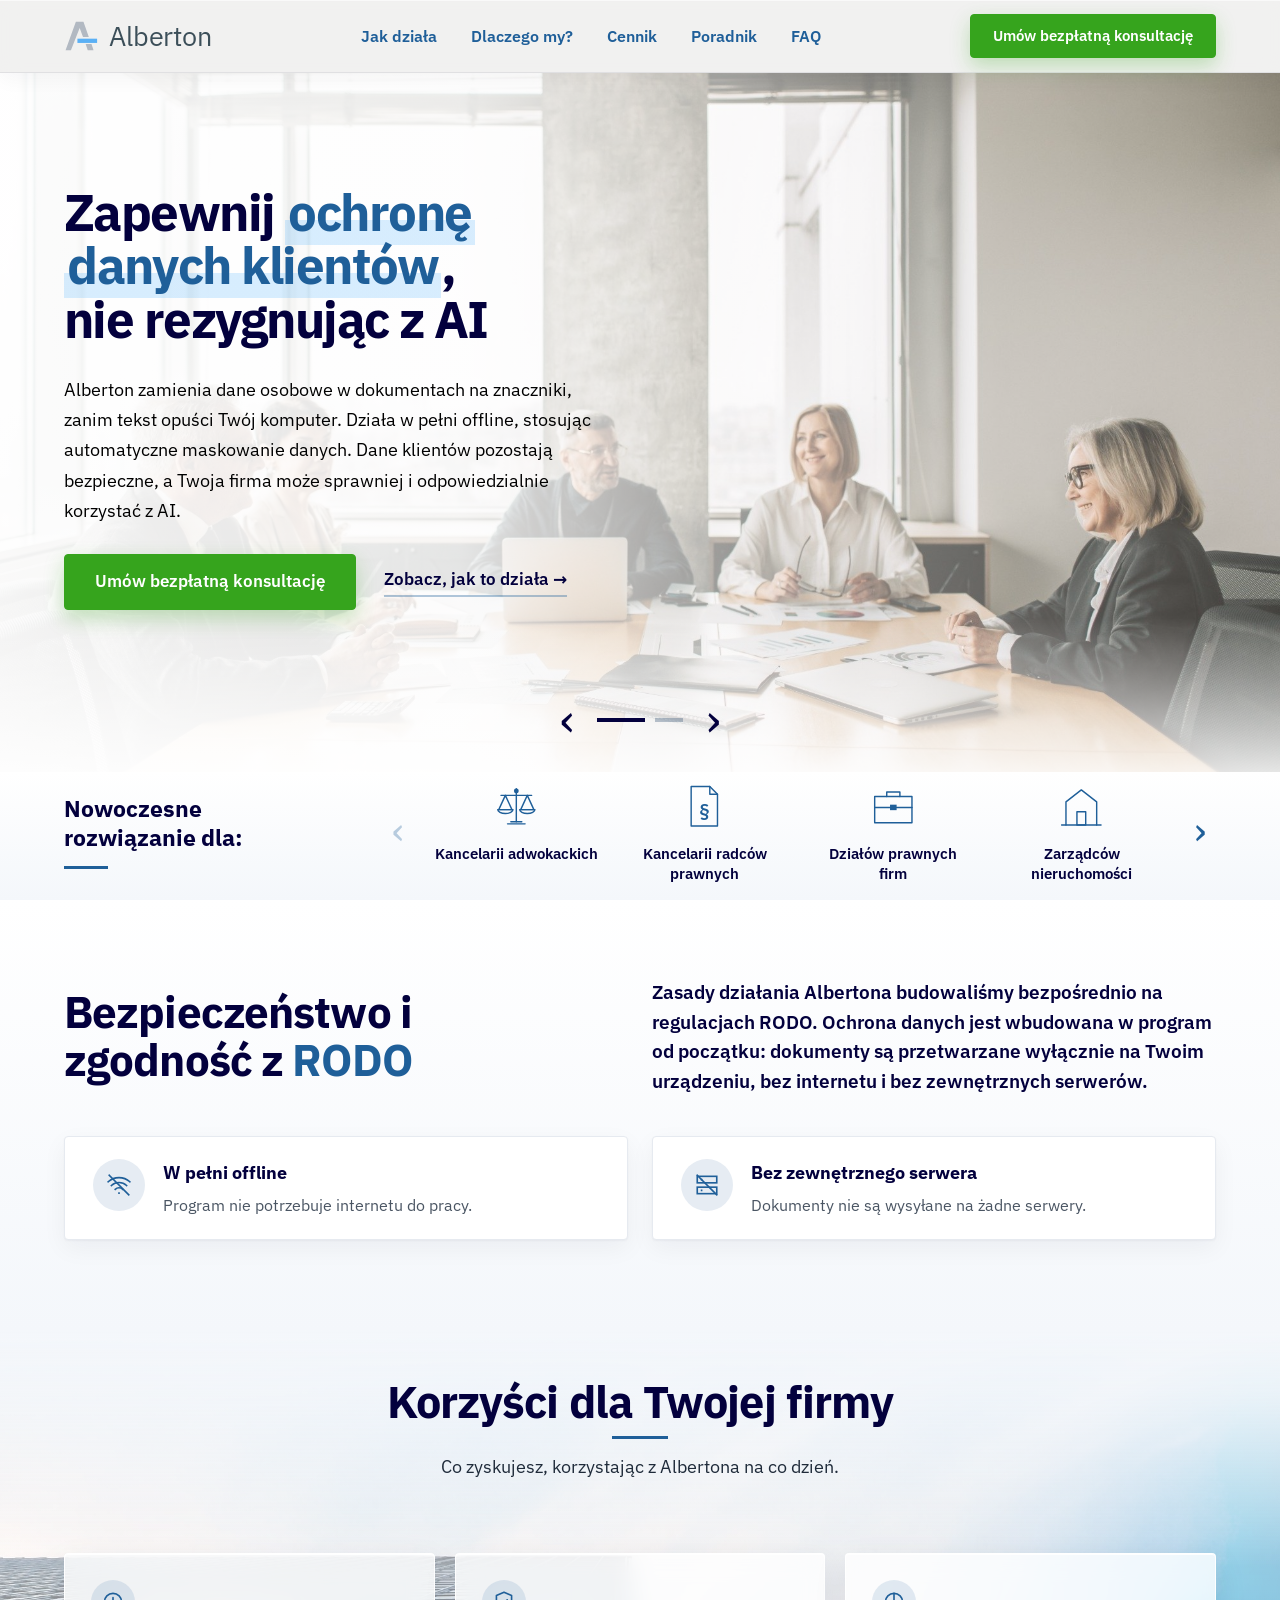
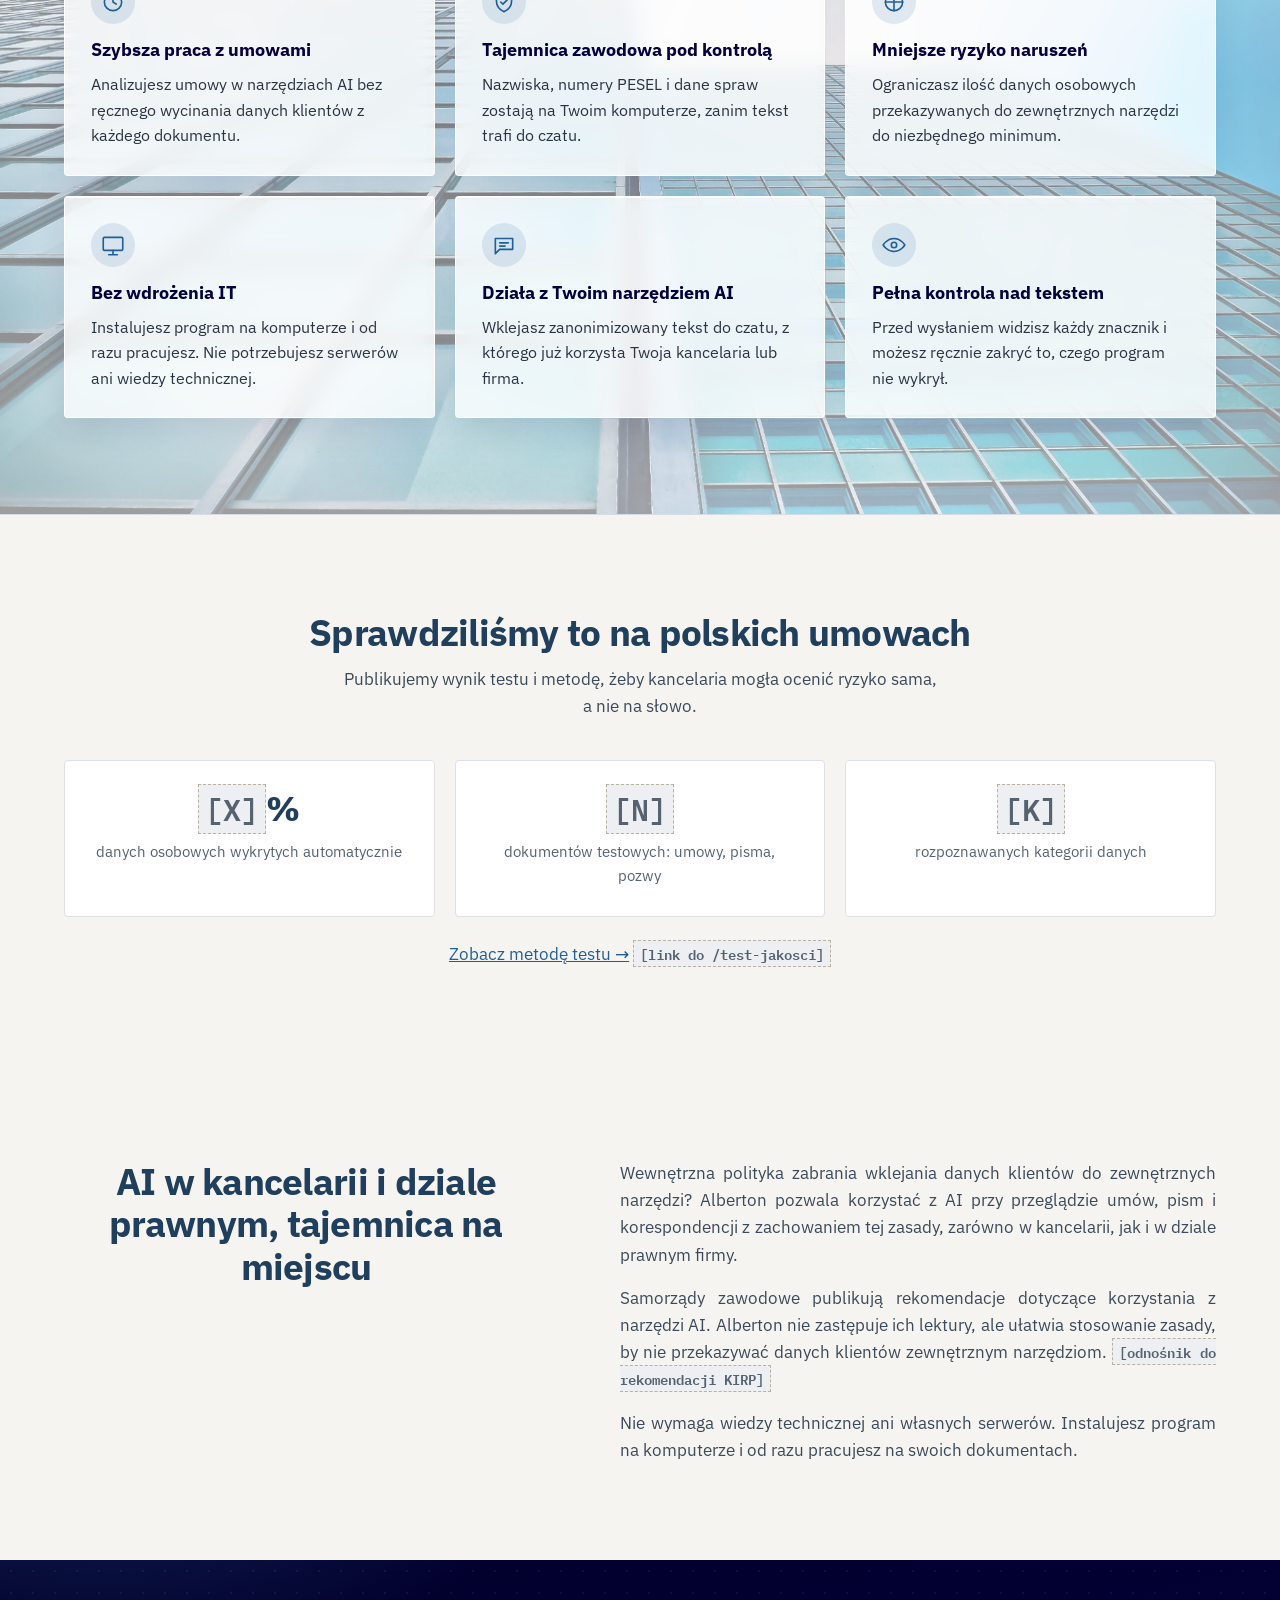
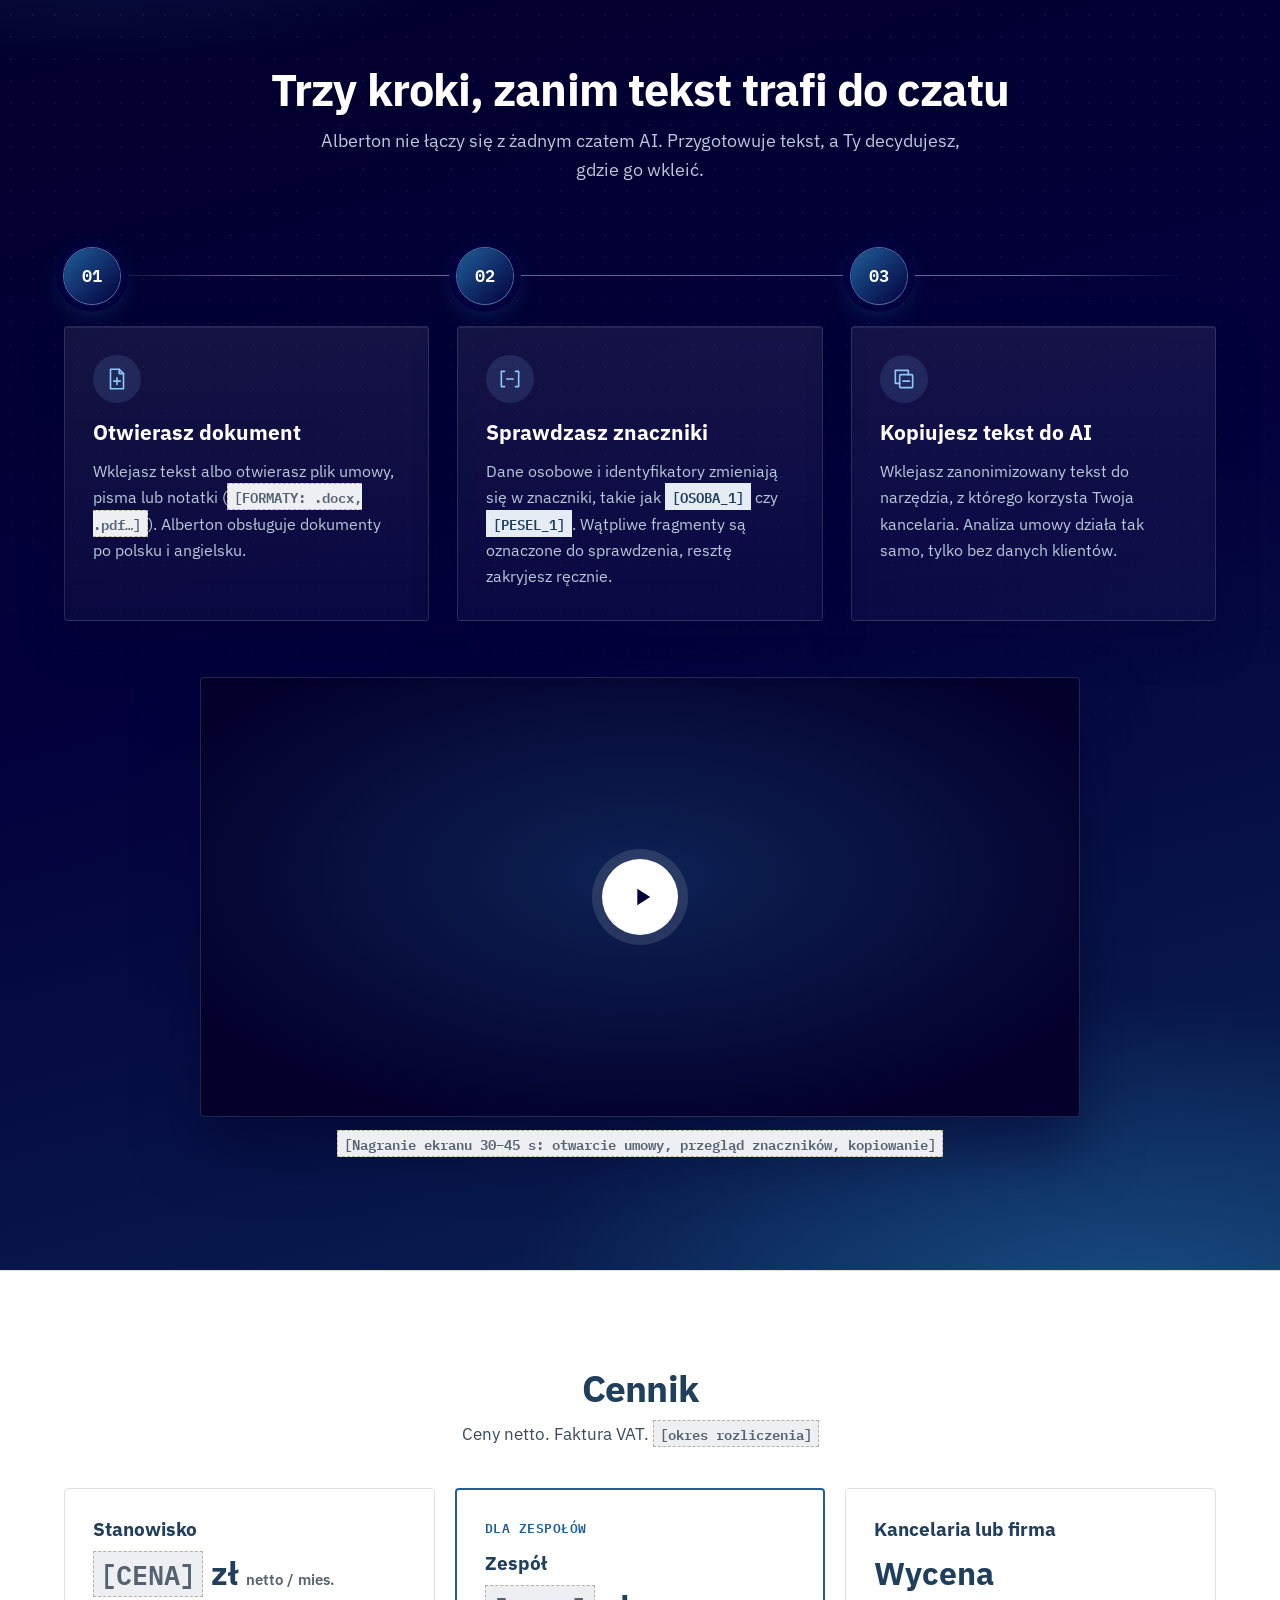
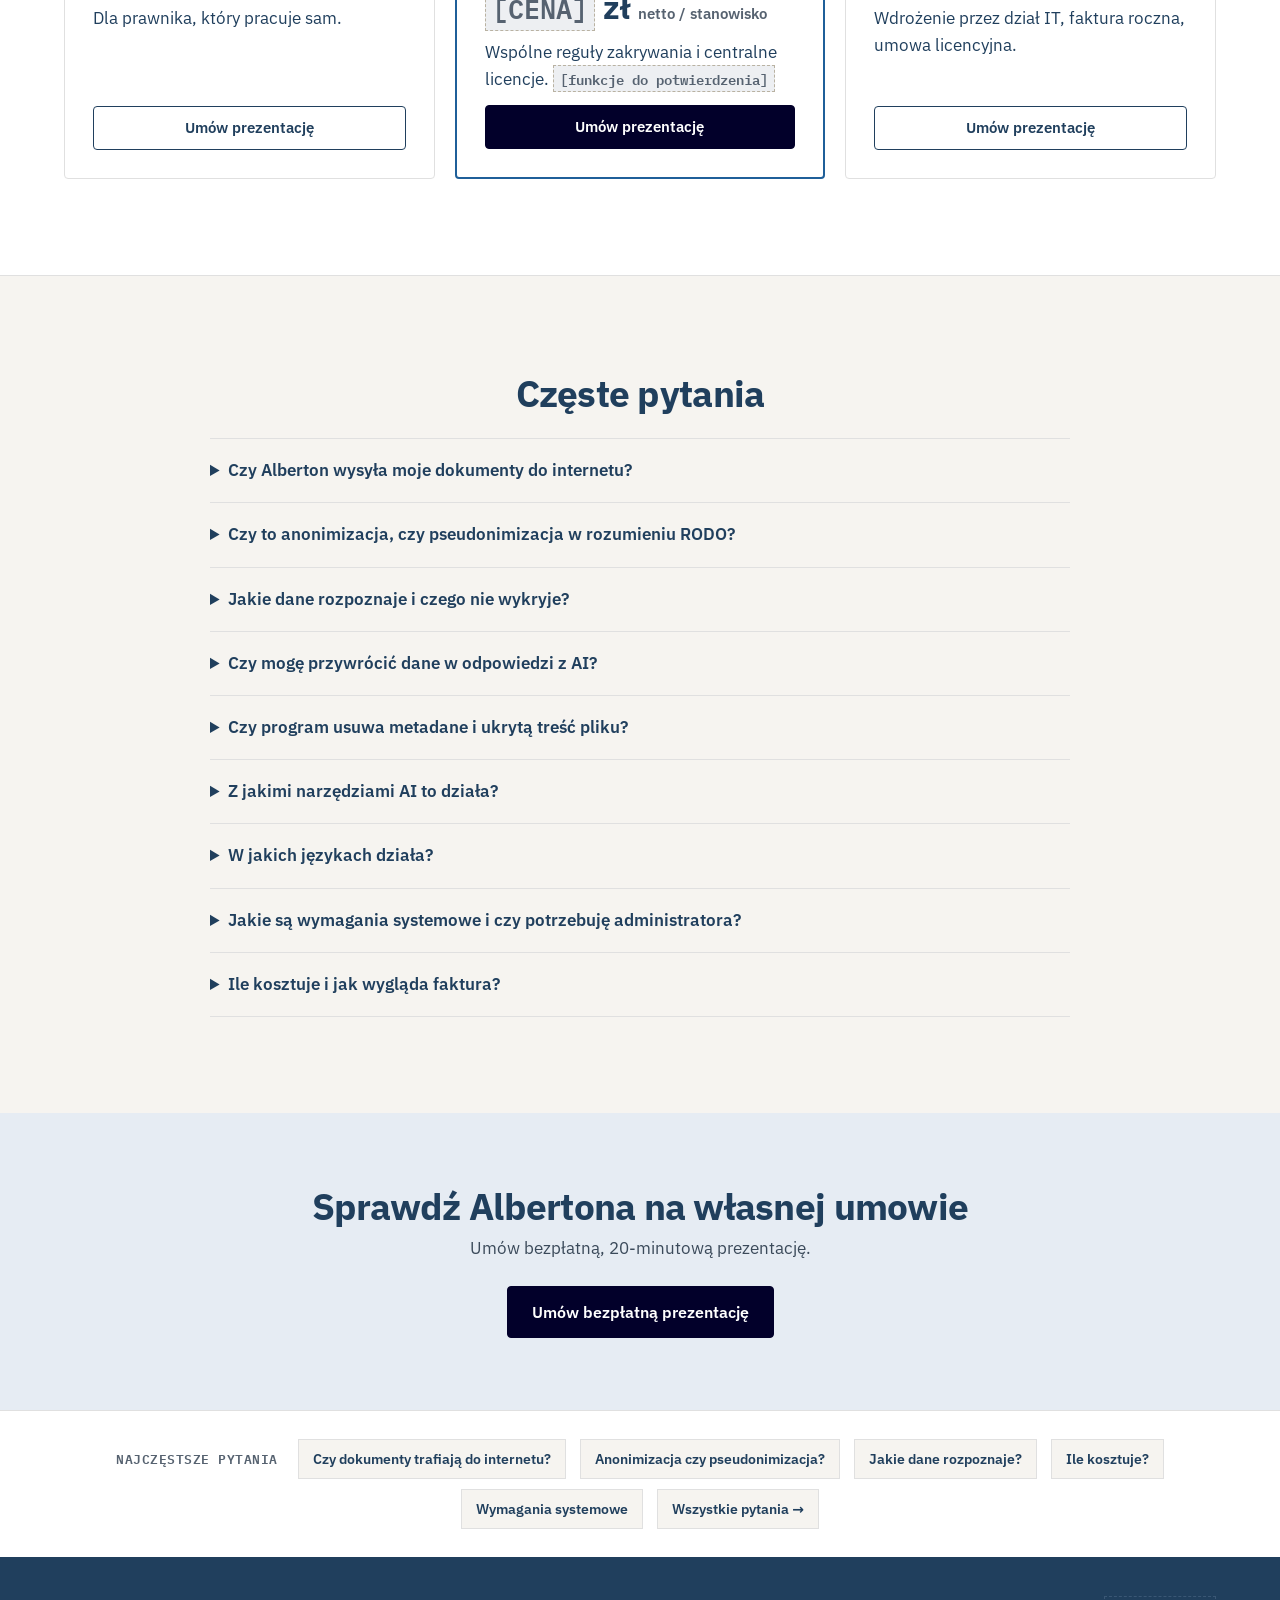
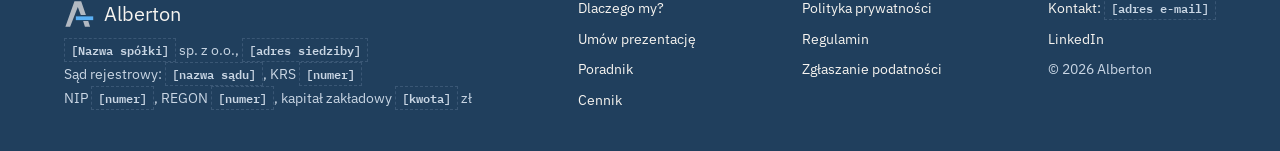
==== commit 5caa01b9: "Hero: nowy nagłówek i opis, bez obrazu umowy; poprawki sekcji bezpieczeństwa, korzyści i paska grup " ====
--- a/index.html
+++ b/index.html
@@ -69,18 +69,11 @@
   <div class="hs-track">
   <div class="wrap hero hs-slide is-active" role="group" aria-roledescription="slajd" aria-label="1 z 2">
     <div class="hero-copy">
-      <h1 id="hero-title">Wklejaj umowy do AI <span class="hl">bez danych klientów</span></h1>
-      <p class="lead">Alberton zamienia nazwiska, numery PESEL, adresy i numery rachunków na znaczniki, zanim tekst opuści Twój komputer. Działa offline, z dokumentami po polsku i angielsku.</p>
+      <h1 id="hero-title">Zapewnij <span class="hl">ochronę danych klientów</span>, nie rezygnując z AI</h1>
+      <p class="lead">Alberton zamienia dane osobowe w dokumentach na znaczniki, zanim tekst opuści Twój komputer. Działa w pełni offline, stosując automatyczne maskowanie danych. Dane klientów pozostają bezpieczne, a Twoja firma może sprawniej i odpowiedzialnie korzystać z AI.</p>
       <div class="actions">
         <a class="btn btn-primary btn-green" href="/prezentacja/">Umów bezpłatną konsultację</a>
         <a class="hero-link" href="#jak-dziala">Zobacz, jak to działa <span aria-hidden="true">→</span></a>
-      </div>
-    </div>
-
-    <div class="hero-demo">
-      <div class="shot-wrap">
-        <img class="hero-shot" src="/assets/aplikacja.webp" width="2000" height="1231" alt="Okno aplikacji Alberton z zanonimizowaną umową o roboty budowlane: dane w tekście zastąpione kolorowymi znacznikami, takimi jak [FIRMA_1], [ADRES_1] i [OSOBA_1]">
-        <div class="shot-chip" aria-hidden="true"><span class="chip-ico"><svg viewBox="0 0 24 24" width="18" height="18" fill="none" stroke="currentColor" stroke-width="2.2" stroke-linecap="round" stroke-linejoin="round"><path d="M5 12.5l4.5 4.5L19 7.5"/></svg></span><span><strong>955 fragmentów</strong> ukrytych przed wysłaniem</span></div>
       </div>
     </div>
   </div>
@@ -110,7 +103,7 @@
   <section class="promo-bar" aria-label="Dla kogo jest Alberton">
     <div class="wrap promo-inner for-inner">
       <p class="for-label">Nowoczesne rozwiązanie dla:</p>
-      <div class="for-slider"><button type="button" class="for-arrow for-prev" aria-label="Poprzednie" disabled>&#8249;</button><ul class="for-list"><li><span class="for-ico"><svg viewBox="0 0 48 48" width="48" height="48" fill="none" aria-hidden="true"><path d="M24 8v30" stroke="#1F5F99" stroke-width="1.5" stroke-linejoin="round" stroke-linecap="round"/><path d="M10 14h28" stroke="#1F5F99" stroke-width="1.5" stroke-linejoin="round" stroke-linecap="round"/><circle cx="24" cy="10" r="2.2" fill="#1F5F99"/><path d="M14 14 8 27h12z" stroke="#1F5F99" stroke-width="1.5" stroke-linejoin="round" stroke-linecap="round"/><path d="M34 14l-6 13h12z" stroke="#1F5F99" stroke-width="1.5" stroke-linejoin="round" stroke-linecap="round"/><path d="M7 27a7 3.5 0 0 0 14 0z" fill="none" stroke="#1F5F99" stroke-width="1.5" stroke-linejoin="round" stroke-linecap="round"/><path d="M27 27a7 3.5 0 0 0 14 0z" fill="none" stroke="#1F5F99" stroke-width="1.5" stroke-linejoin="round" stroke-linecap="round"/><path d="M16 40h16" stroke="#1F5F99" stroke-width="1.5" stroke-linejoin="round" stroke-linecap="round"/><path d="M19 38h10" stroke="#1F5F99" stroke-width="1.5" stroke-linejoin="round" stroke-linecap="round"/></svg></span><span>Kancelarii adwokackich</span></li><li><span class="for-ico"><svg viewBox="0 0 48 48" width="48" height="48" fill="none" aria-hidden="true"><path d="M12 6h17l7 7v29H12z" stroke="#1F5F99" stroke-width="1.5" stroke-linejoin="round" stroke-linecap="round"/><path d="M29 6v7h7" fill="none" stroke="#1F5F99" stroke-width="1.5" stroke-linejoin="round" stroke-linecap="round"/><text x="24" y="34" text-anchor="middle" font-family="IBM Plex Sans, sans-serif" font-size="17" font-weight="600" fill="#1F5F99">§</text></svg></span><span>Kancelarii radców prawnych</span></li><li><span class="for-ico"><svg viewBox="0 0 48 48" width="48" height="48" fill="none" aria-hidden="true"><rect x="7" y="15" width="34" height="24" fill="none" stroke="#1F5F99" stroke-width="1.5" stroke-linejoin="round" stroke-linecap="round"/><path d="M18 15v-4h12v4" stroke="#1F5F99" stroke-width="1.5" stroke-linejoin="round" stroke-linecap="round"/><path d="M7 25h34" stroke="#1F5F99" stroke-width="1.5" stroke-linejoin="round" stroke-linecap="round"/><rect x="21" y="22.5" width="6" height="5" fill="#1F5F99"/></svg></span><span>Działów prawnych firm</span></li><li><span class="for-ico"><svg viewBox="0 0 48 48" width="48" height="48" fill="none" aria-hidden="true"><path d="M6 41h36" stroke="#1F5F99" stroke-width="1.5" stroke-linejoin="round" stroke-linecap="round"/><path d="M10 41V20L24 9l14 11v21" stroke="#1F5F99" stroke-width="1.5" stroke-linejoin="round" stroke-linecap="round"/><rect x="20" y="29" width="8" height="12" fill="none" stroke="#1F5F99" stroke-width="1.5" stroke-linejoin="round" stroke-linecap="round"/></svg></span><span>Zarządców nieruchomości</span></li><li><span class="for-ico"><svg viewBox="0 0 48 48" width="48" height="48" fill="none" aria-hidden="true"><circle cx="24" cy="10" r="4.5" stroke="#1F5F99" stroke-width="1.5" stroke-linejoin="round" stroke-linecap="round"/><path d="M21 14.5h6l1.5 9h-9z" stroke="#1F5F99" stroke-width="1.5" stroke-linejoin="round" stroke-linecap="round"/><rect x="11" y="23.5" width="26" height="7" fill="none" stroke="#1F5F99" stroke-width="1.5" stroke-linejoin="round" stroke-linecap="round"/><path d="M9 34.5h30" stroke="#1F5F99" stroke-width="1.5" stroke-linejoin="round" stroke-linecap="round"/><path d="M15 40h18" stroke="#1F5F99" stroke-width="2.5" stroke-linecap="round"/></svg></span><span>Notariuszy</span></li><li><span class="for-ico"><svg viewBox="0 0 48 48" width="48" height="48" fill="none" aria-hidden="true"><rect x="12" y="6" width="24" height="36" stroke="#1F5F99" stroke-width="1.5" stroke-linejoin="round" stroke-linecap="round"/><rect x="16" y="10" width="16" height="7" fill="none" stroke="#1F5F99" stroke-width="1.5" stroke-linejoin="round" stroke-linecap="round"/><path d="M26 13.5h3" stroke="#1F5F99" stroke-width="2" stroke-linecap="round"/><circle cx="18" cy="23" r="1.6" fill="#1F5F99"/><circle cx="24" cy="23" r="1.6" fill="#1F5F99"/><circle cx="18" cy="29" r="1.6" fill="#1F5F99"/><circle cx="24" cy="29" r="1.6" fill="#1F5F99"/><circle cx="18" cy="35" r="1.6" fill="#1F5F99"/><circle cx="24" cy="35" r="1.6" fill="#1F5F99"/><rect x="28.5" y="21.5" width="3" height="15" fill="#1F5F99"/></svg></span><span>Biur rachunkowych</span></li><li><span class="for-ico"><svg viewBox="0 0 48 48" width="48" height="48" fill="none" aria-hidden="true"><rect x="10" y="6" width="28" height="36" stroke="#1F5F99" stroke-width="1.5" stroke-linejoin="round" stroke-linecap="round"/><path d="M17 33l14-14" stroke="#1F5F99" stroke-width="1.5" stroke-linejoin="round" stroke-linecap="round"/><circle cx="18.5" cy="20.5" r="3" fill="none" stroke="#1F5F99" stroke-width="1.5" stroke-linejoin="round" stroke-linecap="round"/><circle cx="29.5" cy="31.5" r="3" fill="#1F5F99"/></svg></span><span>Doradców podatkowych</span></li><li><span class="for-ico"><svg viewBox="0 0 48 48" width="48" height="48" fill="none" aria-hidden="true"><circle cx="18" cy="16" r="5" fill="none" stroke="#1F5F99" stroke-width="1.5" stroke-linejoin="round" stroke-linecap="round"/><path d="M8 38c0-6 4.5-10 10-10s10 4 10 10" stroke="#1F5F99" stroke-width="1.5" stroke-linejoin="round" stroke-linecap="round"/><circle cx="32" cy="18" r="4" stroke="#1F5F99" stroke-width="1.5" stroke-linejoin="round" stroke-linecap="round"/><path d="M30 28.5c5 0 10 3 10 9.5" stroke="#1F5F99" stroke-width="1.5" stroke-linejoin="round" stroke-linecap="round"/><circle cx="32" cy="18" r="1.6" fill="#1F5F99"/></svg></span><span>Działów kadr i HR</span></li></ul><button type="button" class="for-arrow for-next" aria-label="Więcej grup">&#8250;</button></div>
+      <div class="for-slider"><button type="button" class="for-arrow for-prev" aria-label="Poprzednie" disabled>&#8249;</button><ul class="for-list"><li><span class="for-ico"><svg viewBox="0 0 48 48" width="48" height="48" fill="none" aria-hidden="true"><path d="M24 8v30" stroke="#1F5F99" stroke-width="1.5" stroke-linejoin="round" stroke-linecap="round"/><path d="M10 14h28" stroke="#1F5F99" stroke-width="1.5" stroke-linejoin="round" stroke-linecap="round"/><circle cx="24" cy="10" r="2.2" fill="#1F5F99"/><path d="M14 14 8 27h12z" stroke="#1F5F99" stroke-width="1.5" stroke-linejoin="round" stroke-linecap="round"/><path d="M34 14l-6 13h12z" stroke="#1F5F99" stroke-width="1.5" stroke-linejoin="round" stroke-linecap="round"/><path d="M7 27a7 3.5 0 0 0 14 0z" fill="none" stroke="#1F5F99" stroke-width="1.5" stroke-linejoin="round" stroke-linecap="round"/><path d="M27 27a7 3.5 0 0 0 14 0z" fill="none" stroke="#1F5F99" stroke-width="1.5" stroke-linejoin="round" stroke-linecap="round"/><path d="M16 40h16" stroke="#1F5F99" stroke-width="1.5" stroke-linejoin="round" stroke-linecap="round"/><path d="M19 38h10" stroke="#1F5F99" stroke-width="1.5" stroke-linejoin="round" stroke-linecap="round"/></svg></span><span>Kancelarii adwokackich</span></li><li><span class="for-ico"><svg viewBox="0 0 48 48" width="48" height="48" fill="none" aria-hidden="true"><path d="M12 6h17l7 7v29H12z" stroke="#1F5F99" stroke-width="1.5" stroke-linejoin="round" stroke-linecap="round"/><path d="M29 6v7h7" fill="none" stroke="#1F5F99" stroke-width="1.5" stroke-linejoin="round" stroke-linecap="round"/><text x="24" y="34" text-anchor="middle" font-family="IBM Plex Sans, sans-serif" font-size="17" font-weight="600" fill="#1F5F99">§</text></svg></span><span>Kancelarii radców prawnych</span></li><li><span class="for-ico"><svg viewBox="0 0 48 48" width="48" height="48" fill="none" aria-hidden="true"><rect x="7" y="15" width="34" height="24" fill="none" stroke="#1F5F99" stroke-width="1.5" stroke-linejoin="round" stroke-linecap="round"/><path d="M18 15v-4h12v4" stroke="#1F5F99" stroke-width="1.5" stroke-linejoin="round" stroke-linecap="round"/><path d="M7 25h34" stroke="#1F5F99" stroke-width="1.5" stroke-linejoin="round" stroke-linecap="round"/><rect x="21" y="22.5" width="6" height="5" fill="#1F5F99"/></svg></span><span>Działów prawnych<br>firm</span></li><li><span class="for-ico"><svg viewBox="0 0 48 48" width="48" height="48" fill="none" aria-hidden="true"><path d="M6 41h36" stroke="#1F5F99" stroke-width="1.5" stroke-linejoin="round" stroke-linecap="round"/><path d="M10 41V20L24 9l14 11v21" stroke="#1F5F99" stroke-width="1.5" stroke-linejoin="round" stroke-linecap="round"/><rect x="20" y="29" width="8" height="12" fill="none" stroke="#1F5F99" stroke-width="1.5" stroke-linejoin="round" stroke-linecap="round"/></svg></span><span>Zarządców nieruchomości</span></li><li><span class="for-ico"><svg viewBox="0 0 48 48" width="48" height="48" fill="none" aria-hidden="true"><circle cx="24" cy="10" r="4.5" stroke="#1F5F99" stroke-width="1.5" stroke-linejoin="round" stroke-linecap="round"/><path d="M21 14.5h6l1.5 9h-9z" stroke="#1F5F99" stroke-width="1.5" stroke-linejoin="round" stroke-linecap="round"/><rect x="11" y="23.5" width="26" height="7" fill="none" stroke="#1F5F99" stroke-width="1.5" stroke-linejoin="round" stroke-linecap="round"/><path d="M9 34.5h30" stroke="#1F5F99" stroke-width="1.5" stroke-linejoin="round" stroke-linecap="round"/><path d="M15 40h18" stroke="#1F5F99" stroke-width="2.5" stroke-linecap="round"/></svg></span><span>Notariuszy</span></li><li><span class="for-ico"><svg viewBox="0 0 48 48" width="48" height="48" fill="none" aria-hidden="true"><rect x="12" y="6" width="24" height="36" stroke="#1F5F99" stroke-width="1.5" stroke-linejoin="round" stroke-linecap="round"/><rect x="16" y="10" width="16" height="7" fill="none" stroke="#1F5F99" stroke-width="1.5" stroke-linejoin="round" stroke-linecap="round"/><path d="M26 13.5h3" stroke="#1F5F99" stroke-width="2" stroke-linecap="round"/><circle cx="18" cy="23" r="1.6" fill="#1F5F99"/><circle cx="24" cy="23" r="1.6" fill="#1F5F99"/><circle cx="18" cy="29" r="1.6" fill="#1F5F99"/><circle cx="24" cy="29" r="1.6" fill="#1F5F99"/><circle cx="18" cy="35" r="1.6" fill="#1F5F99"/><circle cx="24" cy="35" r="1.6" fill="#1F5F99"/><rect x="28.5" y="21.5" width="3" height="15" fill="#1F5F99"/></svg></span><span>Biur rachunkowych</span></li><li><span class="for-ico"><svg viewBox="0 0 48 48" width="48" height="48" fill="none" aria-hidden="true"><rect x="10" y="6" width="28" height="36" stroke="#1F5F99" stroke-width="1.5" stroke-linejoin="round" stroke-linecap="round"/><path d="M17 33l14-14" stroke="#1F5F99" stroke-width="1.5" stroke-linejoin="round" stroke-linecap="round"/><circle cx="18.5" cy="20.5" r="3" fill="none" stroke="#1F5F99" stroke-width="1.5" stroke-linejoin="round" stroke-linecap="round"/><circle cx="29.5" cy="31.5" r="3" fill="#1F5F99"/></svg></span><span>Doradców podatkowych</span></li><li><span class="for-ico"><svg viewBox="0 0 48 48" width="48" height="48" fill="none" aria-hidden="true"><circle cx="18" cy="16" r="5" fill="none" stroke="#1F5F99" stroke-width="1.5" stroke-linejoin="round" stroke-linecap="round"/><path d="M8 38c0-6 4.5-10 10-10s10 4 10 10" stroke="#1F5F99" stroke-width="1.5" stroke-linejoin="round" stroke-linecap="round"/><circle cx="32" cy="18" r="4" stroke="#1F5F99" stroke-width="1.5" stroke-linejoin="round" stroke-linecap="round"/><path d="M30 28.5c5 0 10 3 10 9.5" stroke="#1F5F99" stroke-width="1.5" stroke-linejoin="round" stroke-linecap="round"/><circle cx="32" cy="18" r="1.6" fill="#1F5F99"/></svg></span><span>Działów kadr i HR</span></li></ul><button type="button" class="for-arrow for-next" aria-label="Więcej grup">&#8250;</button></div>
     </div>
   </section>
 
@@ -122,7 +115,7 @@
         </div>
         <div class="sec-body">
           <p class="sec-lead">Zasady działania Albertona budowaliśmy bezpośrednio na regulacjach RODO. Ochrona danych jest wbudowana w program od początku: dokumenty są przetwarzane wyłącznie na Twoim urządzeniu, bez internetu i bez zewnętrznych serwerów.</p>
-          <p class="sec-lead">Do narzędzia AI trafia tylko tekst, w którym dane osobowe zastąpiono znacznikami, czyli wyłącznie to, co niezbędne do analizy. Jako dostawca nie mamy dostępu do treści Twoich dokumentów.</p>
+          
         </div>
       </div>
       <ul class="sec-tiles">
--- a/assets/styles.css
+++ b/assets/styles.css
@@ -675,3 +675,58 @@
 #korzysci .how-ico { background: rgba(31,95,153,.12); color: #1F5F99; }
 #korzysci .how-card h3 { color: #03003D; }
 #korzysci .how-card p { color: #2A3442; }
+.shot-chip { bottom: -30px; }
+
+/* Hero: obraz umowy wtopiony w tło, z miękkimi krawędziami */
+.hero-bg { overflow: hidden; }
+.hs-slide:first-child .hero-demo { align-self: center; }
+.shot-wrap { position: relative; margin-right: -6%; }
+.shot-wrap::before { content: ""; position: absolute; inset: -14% -10%; z-index: 0; pointer-events: none;
+  background: radial-gradient(closest-side, rgba(255,255,255,.95), rgba(255,255,255,.7) 55%, rgba(255,255,255,0)); filter: blur(6px); }
+.hero-shot { position: relative; z-index: 1; width: 100%; border: 0; border-radius: 0; box-shadow: none;
+  -webkit-mask-image: linear-gradient(90deg, transparent 0, #000 9%, #000 88%, transparent 100%), linear-gradient(180deg, transparent 0, #000 12%, #000 82%, transparent 100%);
+  -webkit-mask-composite: source-in;
+  mask-image: linear-gradient(90deg, transparent 0, #000 9%, #000 88%, transparent 100%), linear-gradient(180deg, transparent 0, #000 12%, #000 82%, transparent 100%);
+  mask-composite: intersect; }
+@media (max-width: 1024px) { .shot-wrap { margin-right: 0; } }
+.security .sec-wrap { padding-top: 40px; padding-bottom: 56px; gap: 32px; }
+.sec-tiles li { padding-top: 22px; padding-bottom: 22px; }
+.security .sec-wrap { padding-top: 56px; padding-bottom: 71px; gap: 40px; }
+.btn-green, .site-header .btn-sm.btn-green, .hero .btn-green { background: #BDE986; border-color: #BDE986; color: #03003D; box-shadow: 0 8px 20px rgba(120,180,60,.25); }
+.btn-green:hover { background: #A9DE66; border-color: #A9DE66; color: #03003D; }
+.btn-green, .site-header .btn-sm.btn-green, .hero .btn-green { background: #256F3A; border-color: #256F3A; color: #FFFFFF; box-shadow: 0 8px 20px rgba(37,111,58,.28); }
+.btn-green:hover { background: #1D5A2E; border-color: #1D5A2E; color: #FFFFFF; }
+.btn-green, .site-header .btn-sm.btn-green, .hero .btn-green { background: #36A41D; border-color: #36A41D; color: #FFFFFF; box-shadow: 0 8px 20px rgba(54,164,29,.28); }
+.btn-green:hover { background: #2C8A17; border-color: #2C8A17; color: #FFFFFF; }
+
+/* Płynne przejście: bezpieczeństwo -> korzyści (zdjęcie) -> kolejna sekcja */
+#korzysci.how-sec { background:
+  linear-gradient(180deg, #F4F7FB 0%, rgba(244,247,251,.85) 8%, rgba(244,247,251,0) 30%),
+  linear-gradient(0deg, #F6F4F0 0%, rgba(246,244,240,0) 18%),
+  linear-gradient(180deg, rgba(255,255,255,.72) 0%, rgba(255,255,255,.5) 45%, rgba(255,255,255,.62) 100%),
+  url("tlo-korzysci.jpg") center 60% / cover no-repeat, #DCE9F5; }
+#korzysci > .wrap { padding-top: 48px; }
+#korzysci .section-head { margin-bottom: 72px; }
+#korzysci .h2::after { margin-top: 10px; }
+#korzysci .h2::after { margin-top: 4px; }
+#korzysci .h2::after { margin-top: 5px; }
+#korzysci .h2 { position: relative; top: -4px; } #korzysci .h2::after { position: relative; top: 4px; }
+.security .sec-wrap { padding-top: 77px; padding-bottom: 92px; }
+.for-ico svg { width: 55.6px; height: 55.6px; }
+.for-list li { font-size: 16.15px; }
+.for-label { font-size: clamp(1.19rem, 2.09vw, 1.52rem); }
+@media (max-width: 520px) { .for-ico svg { width: 49.4px; height: 49.4px; } }
+.for-ico svg { width: 52.65px; height: 52.65px; }
+.for-list li { font-size: 15.3px; }
+.for-label { font-size: clamp(1.125rem, 1.98vw, 1.44rem); }
+@media (max-width: 520px) { .for-ico svg { width: 46.8px; height: 46.8px; } }
+.for-ico svg [stroke] { stroke-width: 1.1; }
+.for-ico svg [stroke] { stroke-width: 1.3; }
+#korzysci.how-sec { background:
+  linear-gradient(180deg, #F4F7FB 0%, rgba(244,247,251,.85) 8%, rgba(244,247,251,0) 30%),
+  linear-gradient(180deg, rgba(255,255,255,.72) 0%, rgba(255,255,255,.5) 45%, rgba(255,255,255,.62) 100%),
+  url("tlo-korzysci.jpg") center 60% / cover no-repeat, #DCE9F5;
+  border-bottom: 1px solid #D5DCE5; }
+@media (min-width: 1025px) { .hero { padding-top: 113px; padding-bottom: 90px; } }
+.sec-body::before { content: none; } .sec-body { border-left: 0; padding-left: 0; }
+@media (min-width: 861px) { .sec-top { grid-template-columns: minmax(0,1fr) minmax(0,1fr); column-gap: 24px; } }
